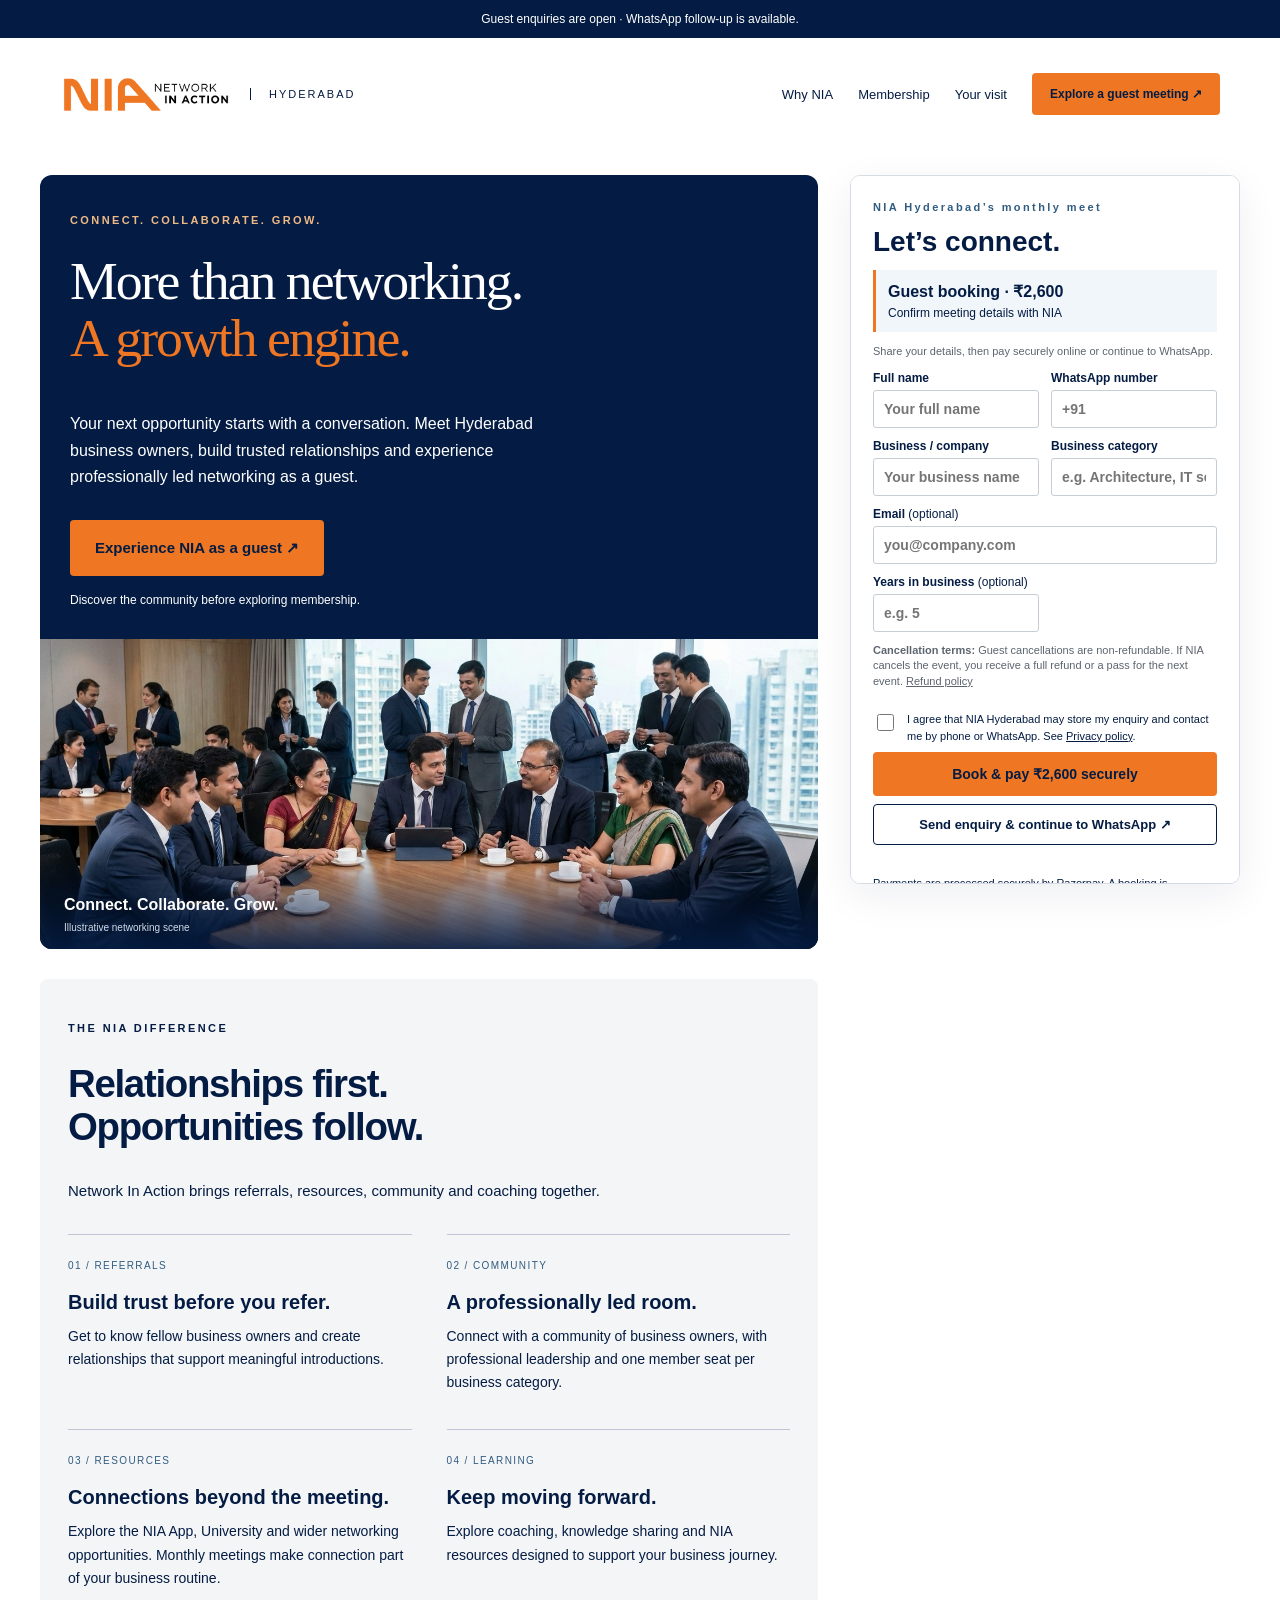
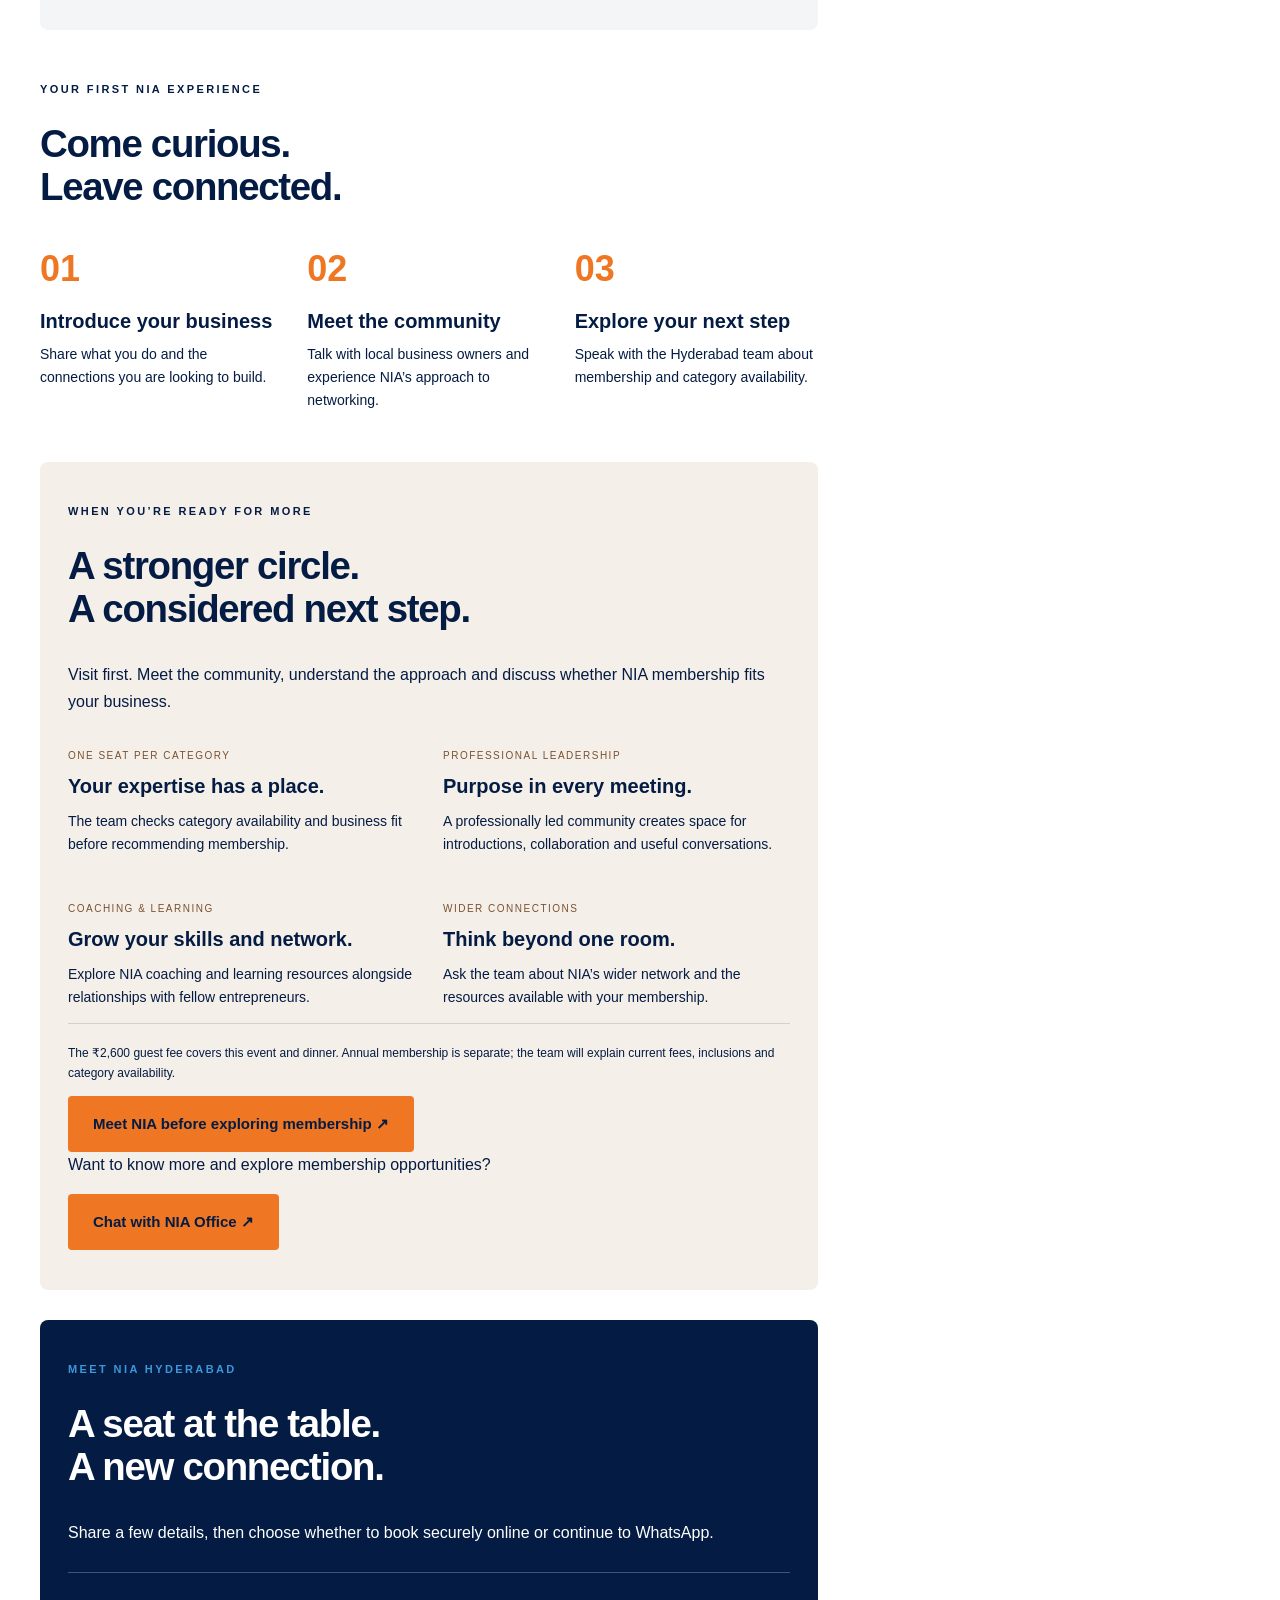
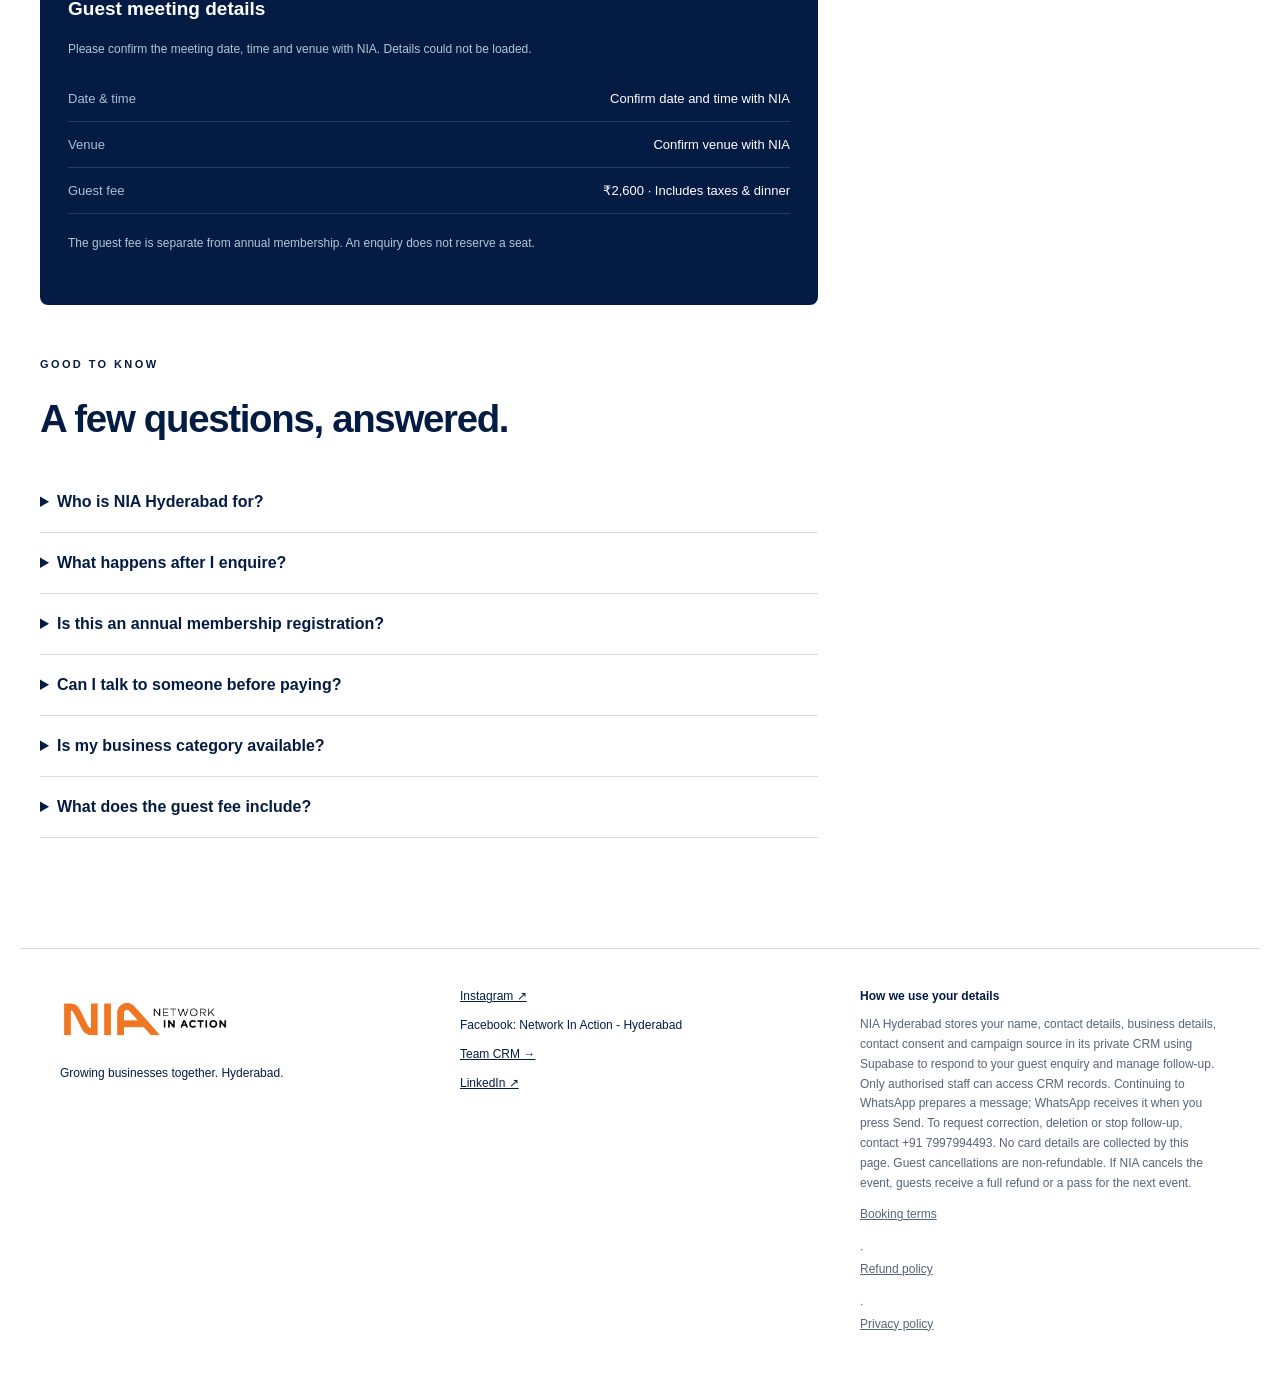
==== index.html @ b829e428 "Prepare live Razorpay guest checkout" ====
<!doctype html><html lang="en"><head><meta charset="utf-8"><meta name="viewport" content="width=device-width,initial-scale=1"><title>Visit NIA Hyderabad | Business Networking</title><meta name="description" content="Experience professionally led business networking in Hyderabad. Discover trusted referrals, meaningful connections and the NIA community."><link rel="stylesheet" href="style.css?v=20261101-live-prep"></head><body>
<div class="preview">Guest enquiries are open · WhatsApp follow-up is available.</div>
<header><a href="#" aria-label="NIA Hyderabad home"><img src="logo.png" alt="Network In Action"><span>HYDERABAD</span></a><nav><a href="#difference">Why NIA</a><a href="#membership">Membership</a><a href="#visit">Your visit</a><a class="button small" href="#register">Explore a guest meeting ↗</a></nav></header>
<main class="page-layout"><div class="page-content"><section class="hero"><div class="hero-copy"><p class="eyebrow">CONNECT. COLLABORATE. GROW.</p><h1>More than networking.<br><em>A growth engine.</em></h1><p class="intro">Your next opportunity starts with a conversation. Meet Hyderabad business owners, build trusted relationships and experience professionally led networking as a guest.</p><a class="button" href="#register">Experience NIA as a guest ↗</a><p class="micro">Discover the community before exploring membership.</p></div><figure class="networking-image"><img src="networking.png" alt="Illustration of business owners exchanging ideas around a meeting table" width="1024" height="1024"><figcaption>Connect. Collaborate. Grow. <span>Illustrative networking scene</span></figcaption></figure></section>
<section id="difference" class="benefits"><div class="section-heading"><p class="eyebrow">THE NIA DIFFERENCE</p><h2>Relationships first.<br>Opportunities follow.</h2><p>Network In Action brings referrals, resources, community and coaching together.</p></div><div class="benefit-grid"><article><span>01 / REFERRALS</span><h3>Build trust before you refer.</h3><p>Get to know fellow business owners and create relationships that support meaningful introductions.</p></article><article><span>02 / COMMUNITY</span><h3>A professionally led room.</h3><p>Connect with a community of business owners, with professional leadership and one member seat per business category.</p></article><article><span>03 / RESOURCES</span><h3>Connections beyond the meeting.</h3><p>Explore the NIA App, University and wider networking opportunities. Monthly meetings make connection part of your business routine.</p></article><article><span>04 / LEARNING</span><h3>Keep moving forward.</h3><p>Explore coaching, knowledge sharing and NIA resources designed to support your business journey.</p></article></div></section>
<section id="visit" class="visit"><p class="eyebrow">YOUR FIRST NIA EXPERIENCE</p><h2>Come curious.<br>Leave connected.</h2><div class="steps"><article><b>01</b><h3>Introduce your business</h3><p>Share what you do and the connections you are looking to build.</p></article><article><b>02</b><h3>Meet the community</h3><p>Talk with local business owners and experience NIA’s approach to networking.</p></article><article><b>03</b><h3>Explore your next step</h3><p>Speak with the Hyderabad team about membership and category availability.</p></article></div></section>
<section id="membership" class="membership"><p class="eyebrow">WHEN YOU’RE READY FOR MORE</p><h2>A stronger circle.<br>A considered next step.</h2><p>Visit first. Meet the community, understand the approach and discuss whether NIA membership fits your business.</p><div class="membership-grid"><article><span>ONE SEAT PER CATEGORY</span><h3>Your expertise has a place.</h3><p>The team checks category availability and business fit before recommending membership.</p></article><article><span>PROFESSIONAL LEADERSHIP</span><h3>Purpose in every meeting.</h3><p>A professionally led community creates space for introductions, collaboration and useful conversations.</p></article><article><span>COACHING & LEARNING</span><h3>Grow your skills and network.</h3><p>Explore NIA coaching and learning resources alongside relationships with fellow entrepreneurs.</p></article><article><span>WIDER CONNECTIONS</span><h3>Think beyond one room.</h3><p>Ask the team about NIA’s wider network and the resources available with your membership.</p></article></div><p class="membership-note">The ₹2,600 guest fee covers this event and dinner. Annual membership is separate; the team will explain current fees, inclusions and category availability.</p><a class="button" href="#register">Meet NIA before exploring membership ↗</a><p>Want to know more and explore membership opportunities?</p><a class="button" id="office-whatsapp" href="https://wa.me/917997994493?text=Hello%20NIA%20Hyderabad!%20I%20would%20like%20to%20know%20more%20about%20NIA%20and%20explore%20membership%20opportunities.%20Please%20share%20the%20membership%20details%20and%20category%20availability." target="_blank" rel="noopener noreferrer" aria-label="Chat with NIA Office on WhatsApp about membership opportunities">Chat with NIA Office ↗</a></section><section class="registration"><div><p class="eyebrow">MEET NIA HYDERABAD</p><h2>A seat at the table.<br>A new connection.</h2><p>Share a few details, then choose whether to book securely online or continue to WhatsApp.</p><div class="event"><h3>Guest meeting details</h3><p id="meeting-notice" role="status" hidden></p><dl><div><dt>Date & time</dt><dd data-meeting="schedule">Confirm date and time with NIA</dd></div><div><dt>Venue</dt><dd><span data-meeting="venue">Confirm venue with NIA</span><br><span data-meeting="address"></span></dd></div><div><dt>Guest fee</dt><dd>₹2,600 · Includes taxes & dinner</dd></div></dl><p>The guest fee is separate from annual membership. An enquiry does not reserve a seat.</p></div></div></section>
<section id="faq" class="faq"><p class="eyebrow">GOOD TO KNOW</p><h2>A few questions, answered.</h2><details><summary>Who is NIA Hyderabad for?</summary><p>Business owners and entrepreneurs who value long-term relationships, contribute to a trusted community and want to explore opportunities to grow.</p></details><details><summary>What happens after I enquire?</summary><p>The Hyderabad team reviews your business details, contacts you and helps you explore a guest meeting or membership discussion. An enquiry alone does not reserve an event seat.</p></details><details><summary>Is this an annual membership registration?</summary><p>No. This page is for visiting a meeting and exploring NIA. Membership is a separate decision.</p></details><details><summary>Can I talk to someone before paying?</summary><p>Yes. You can share an enquiry with the Hyderabad team on WhatsApp. This does not reserve a guest seat.</p></details><details><summary>Is my business category available?</summary><p>NIA follows a one-seat-per-category model. The Hyderabad team can confirm availability and guest eligibility for your business.</p></details><details><summary>What does the guest fee include?</summary><p>The ₹2,600 guest fee includes taxes and dinner. Cancellation and refund terms will be confirmed before paid registrations open.</p></details></section>
</div><aside id="register" class="booking-panel" aria-label="Guest registration"><form id="lead-form"><p class="eyebrow">NIA Hyderabad’s monthly meet</p><h3>Let’s connect.</h3><p class="booking-summary"><strong data-meeting="summary">Guest booking · ₹2,600</strong><br><span data-meeting="short">Confirm meeting details with NIA</span><br><span data-meeting="after"></span></p><p class="form-note">Share your details, then pay securely online or continue to WhatsApp.</p><label>Full name<input name="name" autocomplete="name" required maxlength="100" placeholder="Your full name"></label><label>WhatsApp number<input name="phone" type="tel" autocomplete="tel" required pattern="[+0-9 ()-]{10,18}" placeholder="+91"></label><label>Business / company<input name="company" autocomplete="organization" required maxlength="150" placeholder="Your business name"></label><label>Business category<input name="category" required maxlength="100" placeholder="e.g. Architecture, IT services"></label><label>Email <span>(optional)</span><input name="email" type="email" autocomplete="email" placeholder="you@company.com"></label><label>Years in business <span>(optional)</span><input name="years_in_business" type="number" min="0" max="150" step="1" placeholder="e.g. 5"></label><label class="honeypot" aria-hidden="true">Website<input name="website" tabindex="-1" autocomplete="off"></label><p class="form-note"><strong>Cancellation terms:</strong> Guest cancellations are non-refundable. If NIA cancels the event, you receive a full refund or a pass for the next event. <a href="refund-policy.html">Refund policy</a></p><div class="form-actions"><label class="check"><input name="consent" type="checkbox" required> <span>I agree that NIA Hyderabad may store my enquiry and contact me by phone or WhatsApp. See <a href="privacy.html">Privacy policy</a>.</span></label><button class="button" type="submit" data-route="payment">Book &amp; pay ₹2,600 securely</button><button class="button secondary" type="submit" data-route="whatsapp">Send enquiry &amp; continue to WhatsApp ↗</button></div><p id="status" role="status" aria-live="polite"></p><p class="micro">Payments are processed securely by Razorpay. A booking is confirmed only after successful payment. <a href="terms.html">Booking terms</a></p></form></aside></main><a class="mobile-register button" href="#register">Book as a guest ↗</a><footer><div><img src="logo.png" alt="Network In Action"><p>Growing businesses together. Hyderabad.</p></div><div><a href="https://www.instagram.com/networkinaction.hyd/" target="_blank" rel="noopener">Instagram ↗</a><span>Facebook: Network In Action - Hyderabad</span><a href="crm.html">Team CRM →</a><a href="https://www.linkedin.com/company/108714291/" target="_blank" rel="noopener">LinkedIn ↗</a></div><div id="privacy"><strong>How we use your details</strong><p>NIA Hyderabad stores your name, contact details, business details, contact consent and campaign source in its private CRM using Supabase to respond to your guest enquiry and manage follow-up. Only authorised staff can access CRM records. Continuing to WhatsApp prepares a message; WhatsApp receives it when you press Send. To request correction, deletion or stop follow-up, contact +91 7997994493. No card details are collected by this page. Guest cancellations are non-refundable. If NIA cancels the event, guests receive a full refund or a pass for the next event.</p><p><a href="terms.html">Booking terms</a> · <a href="refund-policy.html">Refund policy</a> · <a href="privacy.html">Privacy policy</a></p></div></footer><script src="config.js?v=20261101-live"></script><script src="meeting.js?v=20261031-guest"></script><script src="app.js?v=20261101-live"></script></body></html>
---- style.css ----
:root{--navy:#041c43;--blue:#3e96db;--orange:#ef7622;--grey:#e0e0e0}*{box-sizing:border-box}html{scroll-behavior:smooth;scroll-padding-top:25px}body{margin:0;color:var(--navy);font-family:Arial,Helvetica,sans-serif;background:#fff}a{color:inherit}p{line-height:1.65}h1,h2,h3,p{margin-top:0}.preview{background:var(--navy);color:white;text-align:center;padding:10px 20px;font-size:12px;line-height:1.5}header{max-width:1240px;margin:auto;padding:26px 40px;display:flex;justify-content:space-between;align-items:center}header>a{display:flex;align-items:center;text-decoration:none;gap:18px}header img{width:172px}header span{border-left:1px solid var(--navy);padding-left:18px;font-size:11px;letter-spacing:2px}nav{display:flex;gap:25px;align-items:center}nav a{text-decoration:none;font-size:13px}.button{display:inline-flex;justify-content:center;align-items:center;background:var(--orange);color:var(--navy);padding:19px 25px;border:0;border-radius:4px;font-weight:700;font-size:15px;text-decoration:none;cursor:pointer}.button:hover{filter:brightness(.96)}.small{padding:14px 18px;font-size:12px}.hero{max-width:1240px;margin:auto;display:grid;grid-template-columns:1.2fr 1fr;gap:40px;padding:65px 40px 85px}.eyebrow{font-size:11px;letter-spacing:2.4px;font-weight:bold;margin-bottom:24px}h1{font-size:clamp(42px,4.7vw,64px);line-height:1.06;letter-spacing:-2.8px;max-width:650px}h1 em{color:var(--orange);font-style:normal}.intro{font-size:17px;max-width:500px;margin:25px 0 30px}.micro{font-size:12px;margin-top:15px;line-height:1.5}.hero-art{position:relative;min-height:470px;background:var(--navy);border-radius:160px 8px 8px 8px;overflow:hidden}.hero-art:before{content:'';position:absolute;width:330px;height:330px;border:1px solid #3e96db55;border-radius:50%;top:45px;left:70px}.hero-art svg{position:absolute;inset:0;width:100%;height:100%;fill:none;stroke:var(--blue);stroke-width:1.5}.orb{position:absolute;border-radius:50%;display:grid;place-items:center;font-size:12px;font-weight:bold;z-index:1}.o1{width:110px;height:110px;top:110px;left:calc(50% - 55px);background:var(--orange)}.o2{width:82px;height:82px;top:255px;left:30px;background:var(--blue)}.o3{width:90px;height:90px;top:280px;right:20px;background:var(--grey)}.o4{width:75px;height:75px;bottom:15px;left:45%;background:var(--blue)}.art-caption{position:absolute;top:34px;right:30px;color:#fff;font-size:18px;line-height:1.35}.benefits{background:#f4f5f7;padding:75px max(40px,calc((100vw - 1160px)/2));display:grid;grid-template-columns:1fr 1.65fr;gap:60px}h2{font-size:clamp(32px,3vw,43px);line-height:1.12;letter-spacing:-1.3px}.section-heading>p:last-child{font-size:15px}.benefit-grid{display:grid;grid-template-columns:1fr 1fr;gap:35px}.benefit-grid article{border-top:1px solid #bdc6d2;padding-top:20px}.benefit-grid span{font-size:10px;letter-spacing:1.4px;color:#315c80}.benefit-grid h3{font-size:20px;margin:17px 0 10px;line-height:1.25}.benefit-grid p,.steps p{font-size:14px;margin-bottom:0}.visit{max-width:1240px;margin:auto;padding:80px 40px}.steps{display:grid;grid-template-columns:repeat(3,1fr);gap:55px;margin-top:40px}.steps b{font-size:36px;color:var(--orange)}.steps h3{margin:20px 0 10px;font-size:20px}.registration{background:var(--navy);color:#fff;padding:80px max(40px,calc((100vw - 1160px)/2));display:grid;grid-template-columns:1fr 1fr;gap:95px}.registration>div>p{max-width:440px}.registration .eyebrow{color:var(--blue)}.event{border-top:1px solid #ffffff40;margin-top:45px;padding-top:25px}.event h3{font-size:19px}dl>div{display:flex;justify-content:space-between;gap:20px;padding:15px 0;border-bottom:1px solid #ffffff25;font-size:13px}dd{margin:0;text-align:right}dt{color:#a9bfd6}.event p{font-size:12px;color:#b6c5d7;margin-top:20px}form{background:white;color:var(--navy);padding:32px;border-radius:6px}form h3{font-size:23px}.form-note{font-size:12px;color:#5d6570}label{display:block;font-size:12px;font-weight:bold;margin-bottom:17px}label span{font-weight:normal}input:not([type=checkbox]){display:block;width:100%;padding:13px;margin-top:8px;border:1px solid #c5cdd6;border-radius:3px;font:inherit;font-size:15px;color:var(--navy)}input:focus{outline:2px solid var(--blue);outline-offset:2px}.check{display:flex;gap:10px;font-size:12px;line-height:1.5}.check input{width:17px;height:17px;flex-shrink:0}form button{width:100%;margin-top:10px}.secondary{background:white;border:1px solid var(--navy);border-radius:4px;color:var(--navy);padding:16px;font-size:14px;font-weight:bold;cursor:pointer}#status{font-size:13px;margin:15px 0 0;background:#edf4fa;padding:0}#status:not(:empty){padding:12px}.faq{max-width:850px;margin:auto;padding:80px 40px}details{border-bottom:1px solid #d5dce5;padding:21px 0}summary{cursor:pointer;font-size:16px;font-weight:bold}details p{font-size:14px;margin:18px 0 0}footer{border-top:1px solid #d5dce5;max-width:1240px;margin:auto;padding:40px;display:grid;grid-template-columns:1fr 1fr 1fr;gap:40px;font-size:12px}footer img{width:170px}footer p{margin-top:12px}footer a,footer span{display:block;margin-bottom:15px}#privacy p{color:#576578}@media(max-width:800px){header{padding:22px}header img{width:130px}header span{font-size:9px;padding-left:10px}nav>a:not(.button){display:none}nav .button{font-size:10px;padding:12px}.hero{grid-template-columns:1fr;padding:38px 24px 50px;gap:35px}h1{letter-spacing:-1.8px}.hero-art{min-height:390px}.benefits{grid-template-columns:1fr;padding:50px 24px;gap:25px}.benefit-grid{gap:28px 20px}.visit{padding:50px 24px}.steps{gap:25px;grid-template-columns:1fr}.steps article{display:grid;grid-template-columns:50px 1fr;gap:0 15px}.steps h3{margin:5px 0 10px}.steps p{grid-column:2}.registration{grid-template-columns:1fr;padding:50px 24px;gap:30px}form{padding:25px}.faq{padding:50px 24px}footer{padding:30px 24px;grid-template-columns:1fr;gap:20px}}@media(prefers-reduced-motion:reduce){html{scroll-behavior:auto}}

/* Keep the guest form in view while the content scrolls. */
.page-layout{max-width:1440px;margin:auto;display:grid;grid-template-columns:minmax(0,1fr) 390px;gap:32px;padding:24px 40px 60px;align-items:start}
.page-content{min-width:0}.page-content .hero{display:block;padding:32px 0 50px}.page-content h1{font-size:clamp(40px,4vw,58px)}.page-content .hero-art{min-height:270px;margin-top:32px;border-radius:90px 8px 8px 8px}.page-content .hero-art:before{top:15px;left:25%;width:260px;height:260px}.page-content .o1{top:55px}.page-content .o2{top:155px;left:15%}.page-content .o3{top:145px;right:12%}.page-content .o4{bottom:8px}.page-content .art-caption{font-size:15px;top:20px}
.page-content .benefits{display:block;padding:40px 28px;border-radius:8px}.page-content .benefit-grid{margin-top:30px}.page-content .visit,.page-content .faq{padding:50px 0}.page-content .steps{gap:24px}.page-content .registration{display:block;padding:40px 28px;border-radius:8px}.page-content .registration>div>p{max-width:none}.page-content .event{margin-top:25px}
.booking-panel{position:sticky;top:16px;max-height:calc(100dvh - 32px);overflow:auto;overscroll-behavior:contain;border:1px solid #d5dce5;border-radius:10px;box-shadow:0 12px 40px #041c4312;scroll-margin-top:16px}.booking-panel form{padding:22px}.booking-panel .eyebrow{margin-bottom:10px;color:#315c80}.booking-panel h3{margin-bottom:12px;font-size:28px}.booking-summary{background:#f1f6fb;border-left:3px solid var(--orange);padding:10px 12px;font-size:12px;line-height:1.5;margin-bottom:12px}.booking-summary strong{font-size:16px}.booking-panel label{margin-bottom:11px}.booking-panel input:not([type=checkbox]){padding:10px;margin-top:5px;font-size:14px}.booking-panel .button{padding:14px 12px;font-size:14px}.booking-panel .secondary{padding:12px;font-size:13px}.booking-panel .micro{margin-bottom:0;font-size:11px}.mobile-register{display:none}
@media(min-width:1100px){.booking-panel form{display:grid;grid-template-columns:1fr 1fr;column-gap:12px}.booking-panel form>h3,.booking-panel form>p,.booking-panel form>.check,.booking-panel form>button,.booking-panel form>.eyebrow{grid-column:1/-1}.booking-panel form>label:nth-of-type(5){grid-column:1/-1}}
@media(max-width:1000px){.page-layout{grid-template-columns:minmax(0,1fr) 340px;padding:20px 24px;gap:24px}.page-content .steps{grid-template-columns:1fr}.page-content .hero-art{display:none}}
@media(max-width:760px){.page-layout{display:flex;flex-direction:column;padding:0 24px 40px;gap:20px}.page-content{width:100%}.booking-panel{position:relative;top:auto;max-height:none;overflow:visible;width:100%;scroll-margin-top:16px}.page-content .hero{padding-top:30px}.page-content .benefits,.page-content .registration{padding:30px 22px}.page-content .faq{padding-bottom:10px}.mobile-register{display:flex;position:fixed;bottom:12px;left:24px;right:24px;z-index:5;box-shadow:0 6px 25px #041c4333;padding:15px}body{padding-bottom:76px}header span{display:none}header>a{gap:0}header nav .button{max-width:160px}.booking-panel form{padding:24px}}

.honeypot{position:absolute;left:-10000px;width:1px;height:1px;overflow:hidden}#whatsapp-next{display:flex;width:100%;margin-top:14px}.booking-panel #whatsapp-next{grid-column:1/-1}

.page-content .hero{background:var(--navy);color:white;padding:36px 30px 0;border-radius:12px;overflow:hidden;margin-bottom:30px}.page-content .hero h1{font-family:Georgia,serif;font-weight:400;letter-spacing:-2px;font-size:clamp(42px,4.2vw,60px)}.page-content .hero .eyebrow{color:#efb986}.page-content .hero .intro{font-size:16px}.networking-image{margin:30px -30px 0;position:relative}.networking-image img{display:block;width:100%;height:310px;object-fit:cover;object-position:center 45%}.networking-image figcaption{position:absolute;left:0;right:0;bottom:0;background:linear-gradient(transparent,#041c43e6);padding:36px 24px 16px;font-weight:bold}.networking-image figcaption span{display:block;font-size:10px;font-weight:normal;margin-top:8px;color:#d0dbe9}.membership{padding:40px 28px;background:#f5efe9;border-radius:8px;margin-bottom:30px}.membership-grid{display:grid;grid-template-columns:1fr 1fr;gap:28px;margin-top:30px}.membership-grid span{font-size:10px;letter-spacing:1.5px;color:#79522f}.membership-grid h3{font-size:20px;margin:12px 0}.membership-grid p{font-size:14px}.membership-note{border-top:1px solid #d9cfc4;padding-top:20px;font-size:12px}.page-content .benefits{margin-bottom:0}.page-content .hero .micro{margin-bottom:0}.booking-panel .check{font-size:11px}.booking-panel .form-note{margin-bottom:12px}.booking-panel form>label.honeypot{grid-column:1/-1}
@media(max-width:760px){.page-content .hero{padding:30px 22px 0}.networking-image{margin:28px -22px 0}.networking-image img{height:250px}.membership{padding:30px 22px}.membership-grid{grid-template-columns:1fr;gap:18px}.page-content .hero h1{font-size:43px}}

.form-actions{grid-column:1/-1;position:sticky;bottom:-22px;background:#fff;padding:8px 0 14px;z-index:2}.booking-panel .form-actions button{margin-top:8px}@media(max-width:760px){.form-actions{position:static}}

.booking-panel .form-actions{bottom:0;padding:10px 0 0}.booking-panel .form-actions .check{margin-bottom:0}.booking-panel .form-note{font-size:11px;line-height:1.4}
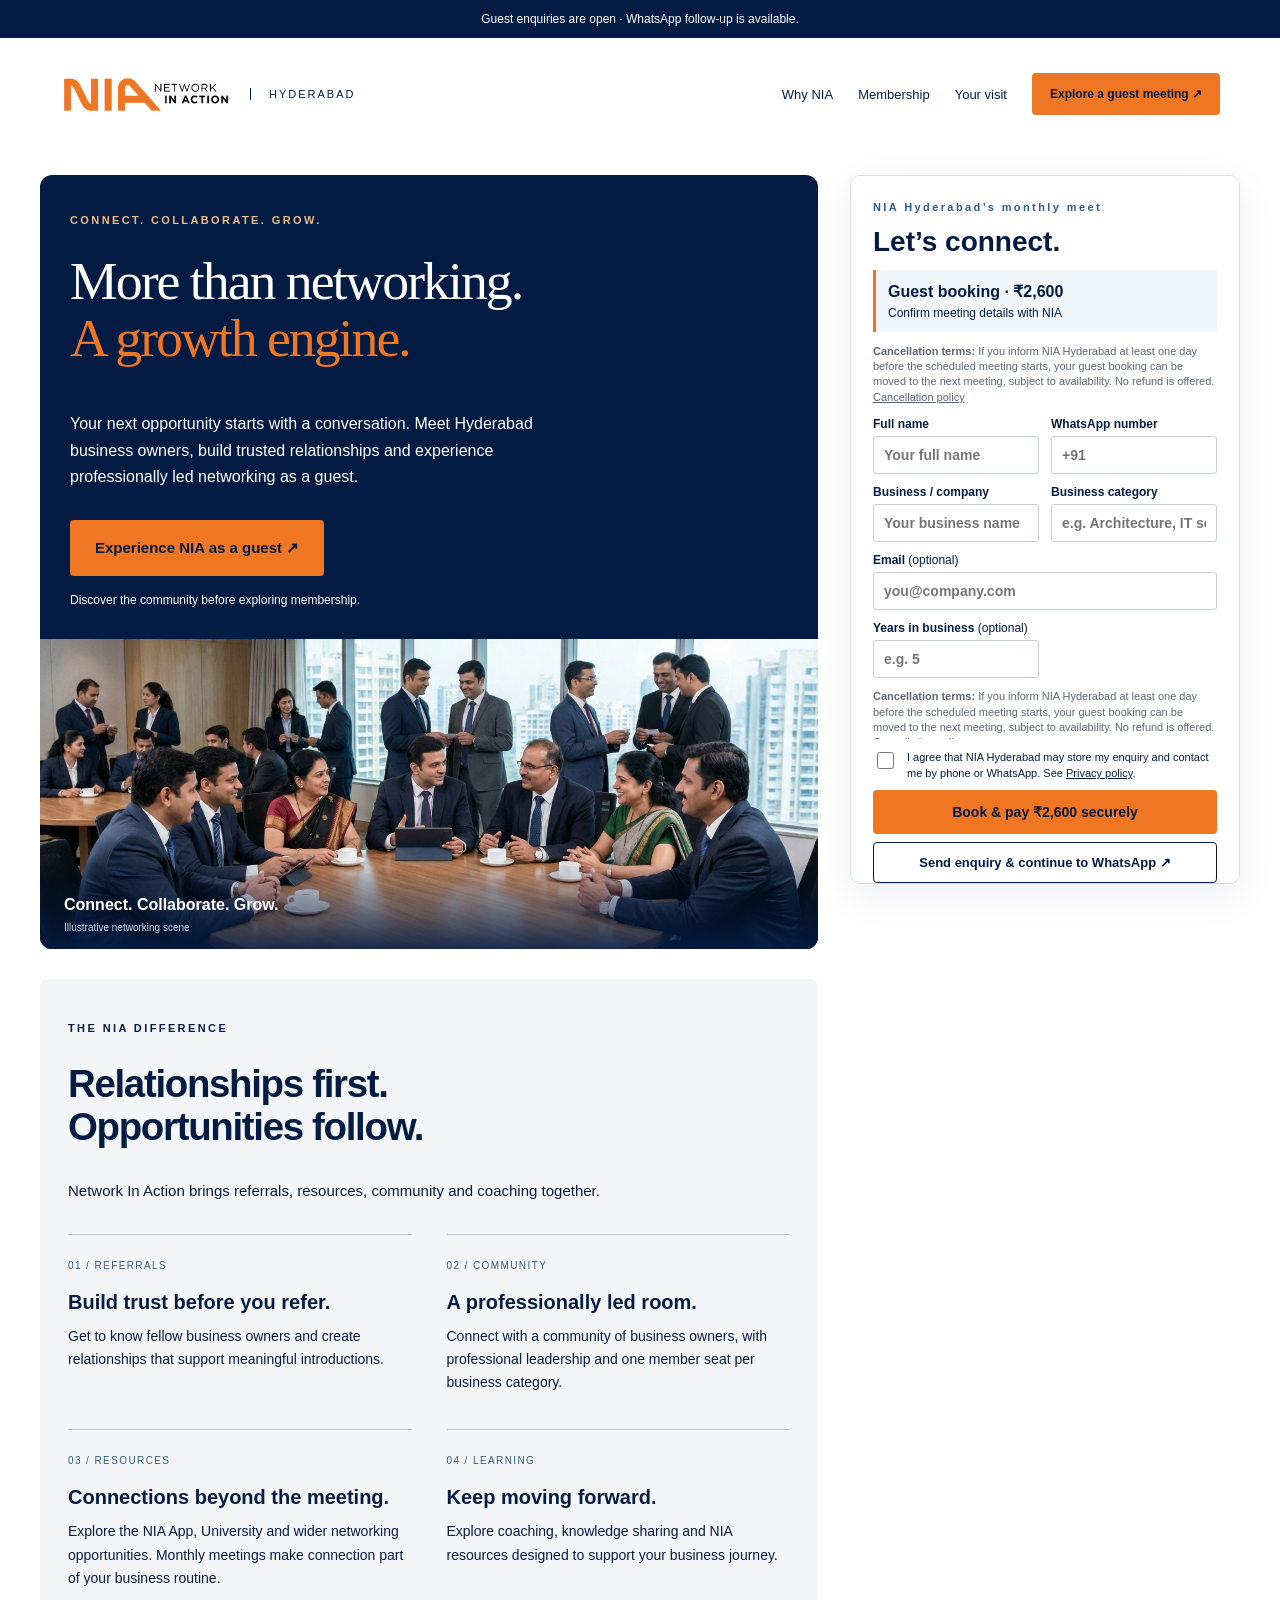
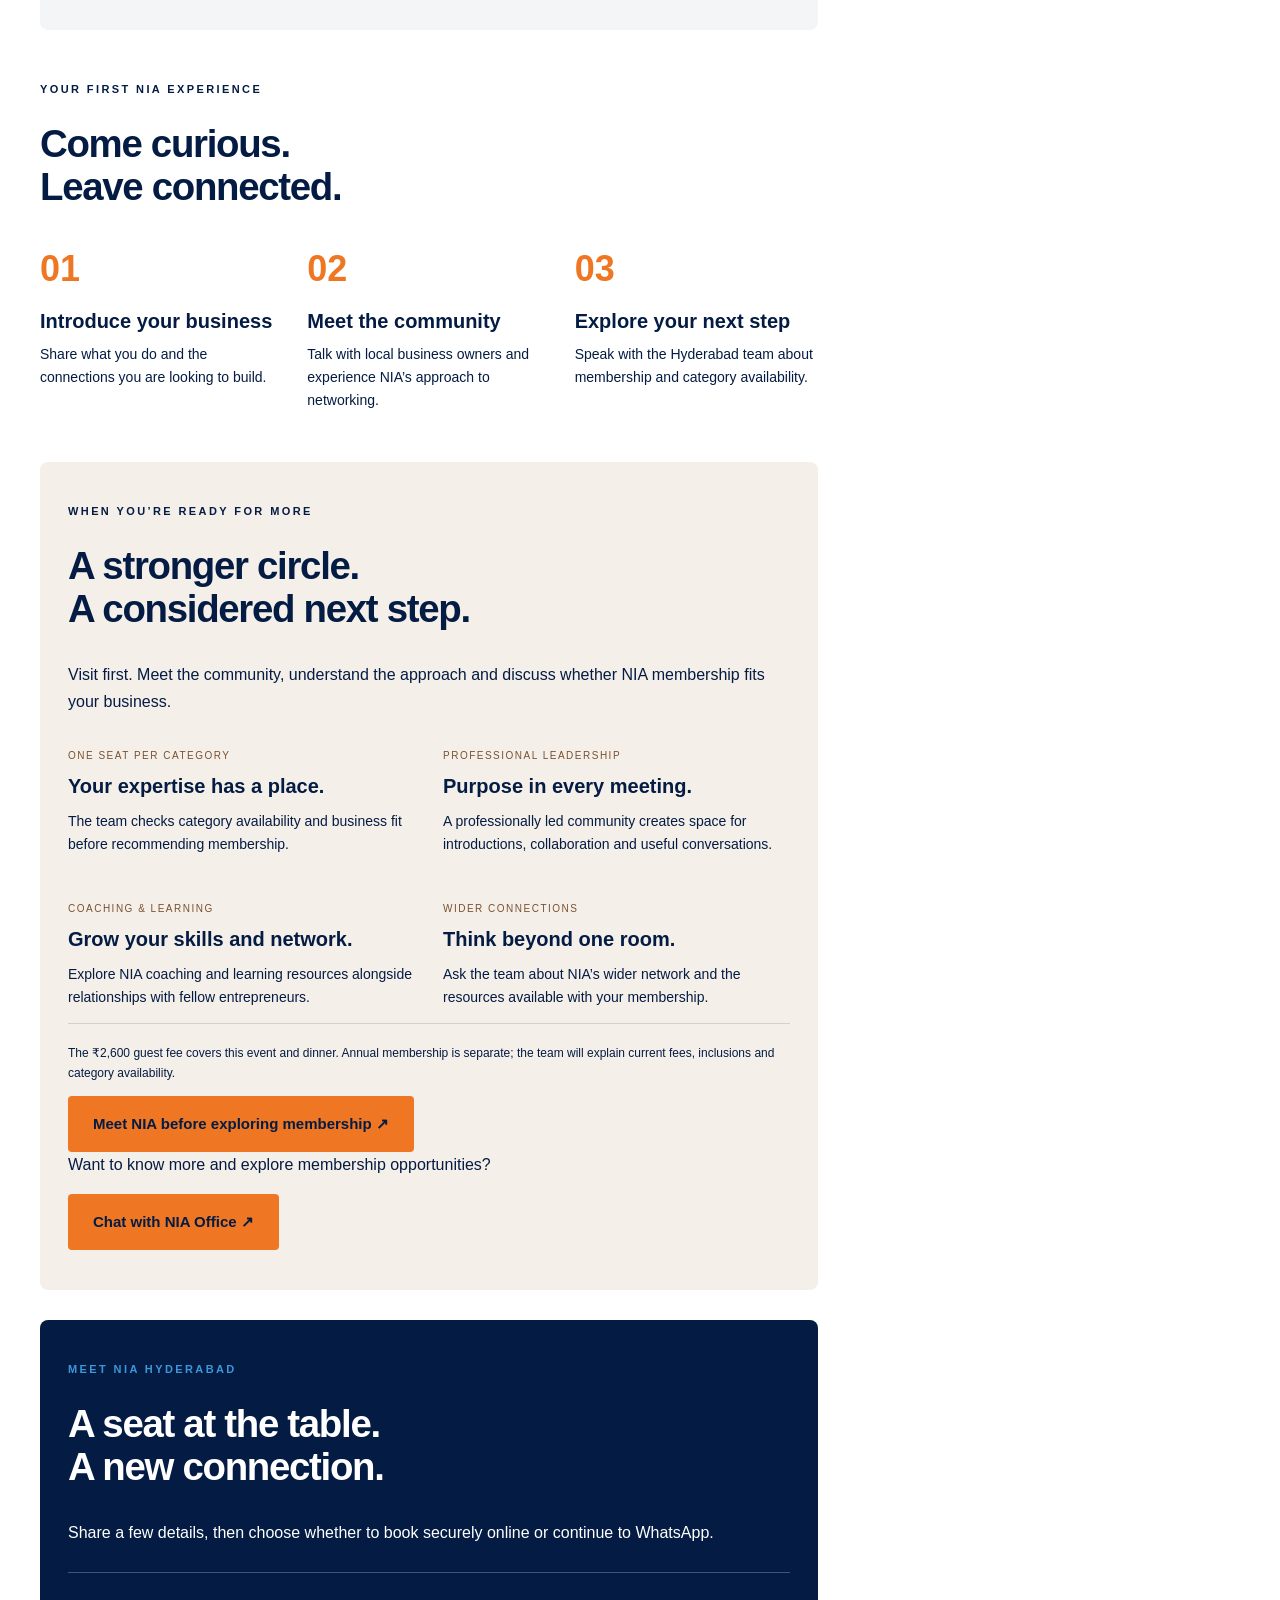
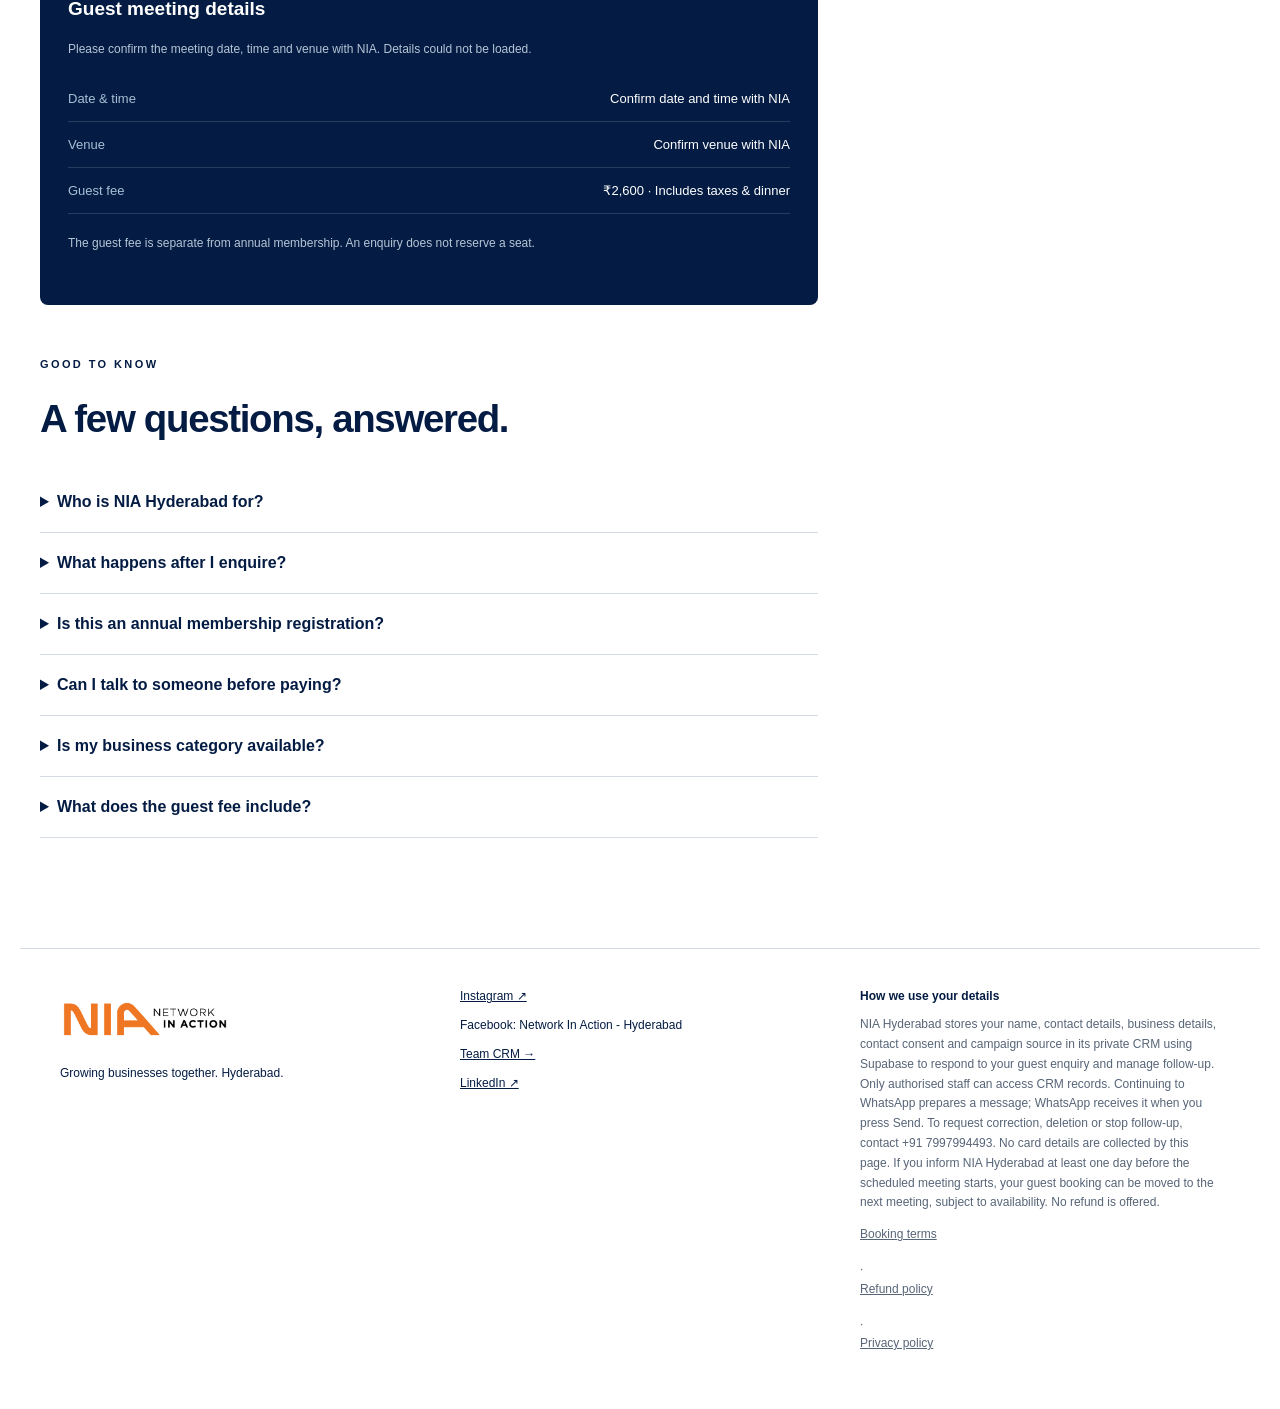
==== commit 3ce627f7: "Ensure published cancellation policy is consistent" ====
--- a/index.html
+++ b/index.html
@@ -1,4 +1,4 @@
-<!doctype html><html lang="en"><head><meta charset="utf-8"><meta name="viewport" content="width=device-width,initial-scale=1"><title>Visit NIA Hyderabad | Business Networking</title><meta name="description" content="Experience professionally led business networking in Hyderabad. Discover trusted referrals, meaningful connections and the NIA community."><link rel="stylesheet" href="style.css?v=20261101-live-prep"></head><body>
+<!doctype html><html lang="en"><head><meta charset="utf-8"><meta name="viewport" content="width=device-width,initial-scale=1"><title>Visit NIA Hyderabad | Business Networking</title><meta name="description" content="Experience professionally led business networking in Hyderabad. Discover trusted referrals, meaningful connections and the NIA community."><link rel="stylesheet" href="style.css?v=20261101-live-prep"><script>document.addEventListener('DOMContentLoaded',()=>{const p='If you inform NIA Hyderabad at least one day before the scheduled meeting starts, your guest booking can be moved to the next meeting, subject to availability. No refund is offered.';document.querySelectorAll('.form-note').forEach(n=>{if(n.textContent.includes('Cancellation terms:'))n.innerHTML='<strong>Cancellation terms:</strong> '+p+' <a href="refund-policy.html">Cancellation policy</a>'});const f=document.querySelector('#privacy p');if(f)f.textContent='NIA Hyderabad stores your name, contact details, business details, contact consent and campaign source in its private CRM using Supabase to respond to your guest enquiry and manage follow-up. Only authorised staff can access CRM records. Continuing to WhatsApp prepares a message; WhatsApp receives it when you press Send. To request correction, deletion or stop follow-up, contact +91 7997994493. No card details are collected by this page. '+p;});</script></head><body>
 <div class="preview">Guest enquiries are open · WhatsApp follow-up is available.</div>
 <header><a href="#" aria-label="NIA Hyderabad home"><img src="logo.png" alt="Network In Action"><span>HYDERABAD</span></a><nav><a href="#difference">Why NIA</a><a href="#membership">Membership</a><a href="#visit">Your visit</a><a class="button small" href="#register">Explore a guest meeting ↗</a></nav></header>
 <main class="page-layout"><div class="page-content"><section class="hero"><div class="hero-copy"><p class="eyebrow">CONNECT. COLLABORATE. GROW.</p><h1>More than networking.<br><em>A growth engine.</em></h1><p class="intro">Your next opportunity starts with a conversation. Meet Hyderabad business owners, build trusted relationships and experience professionally led networking as a guest.</p><a class="button" href="#register">Experience NIA as a guest ↗</a><p class="micro">Discover the community before exploring membership.</p></div><figure class="networking-image"><img src="networking.png" alt="Illustration of business owners exchanging ideas around a meeting table" width="1024" height="1024"><figcaption>Connect. Collaborate. Grow. <span>Illustrative networking scene</span></figcaption></figure></section>
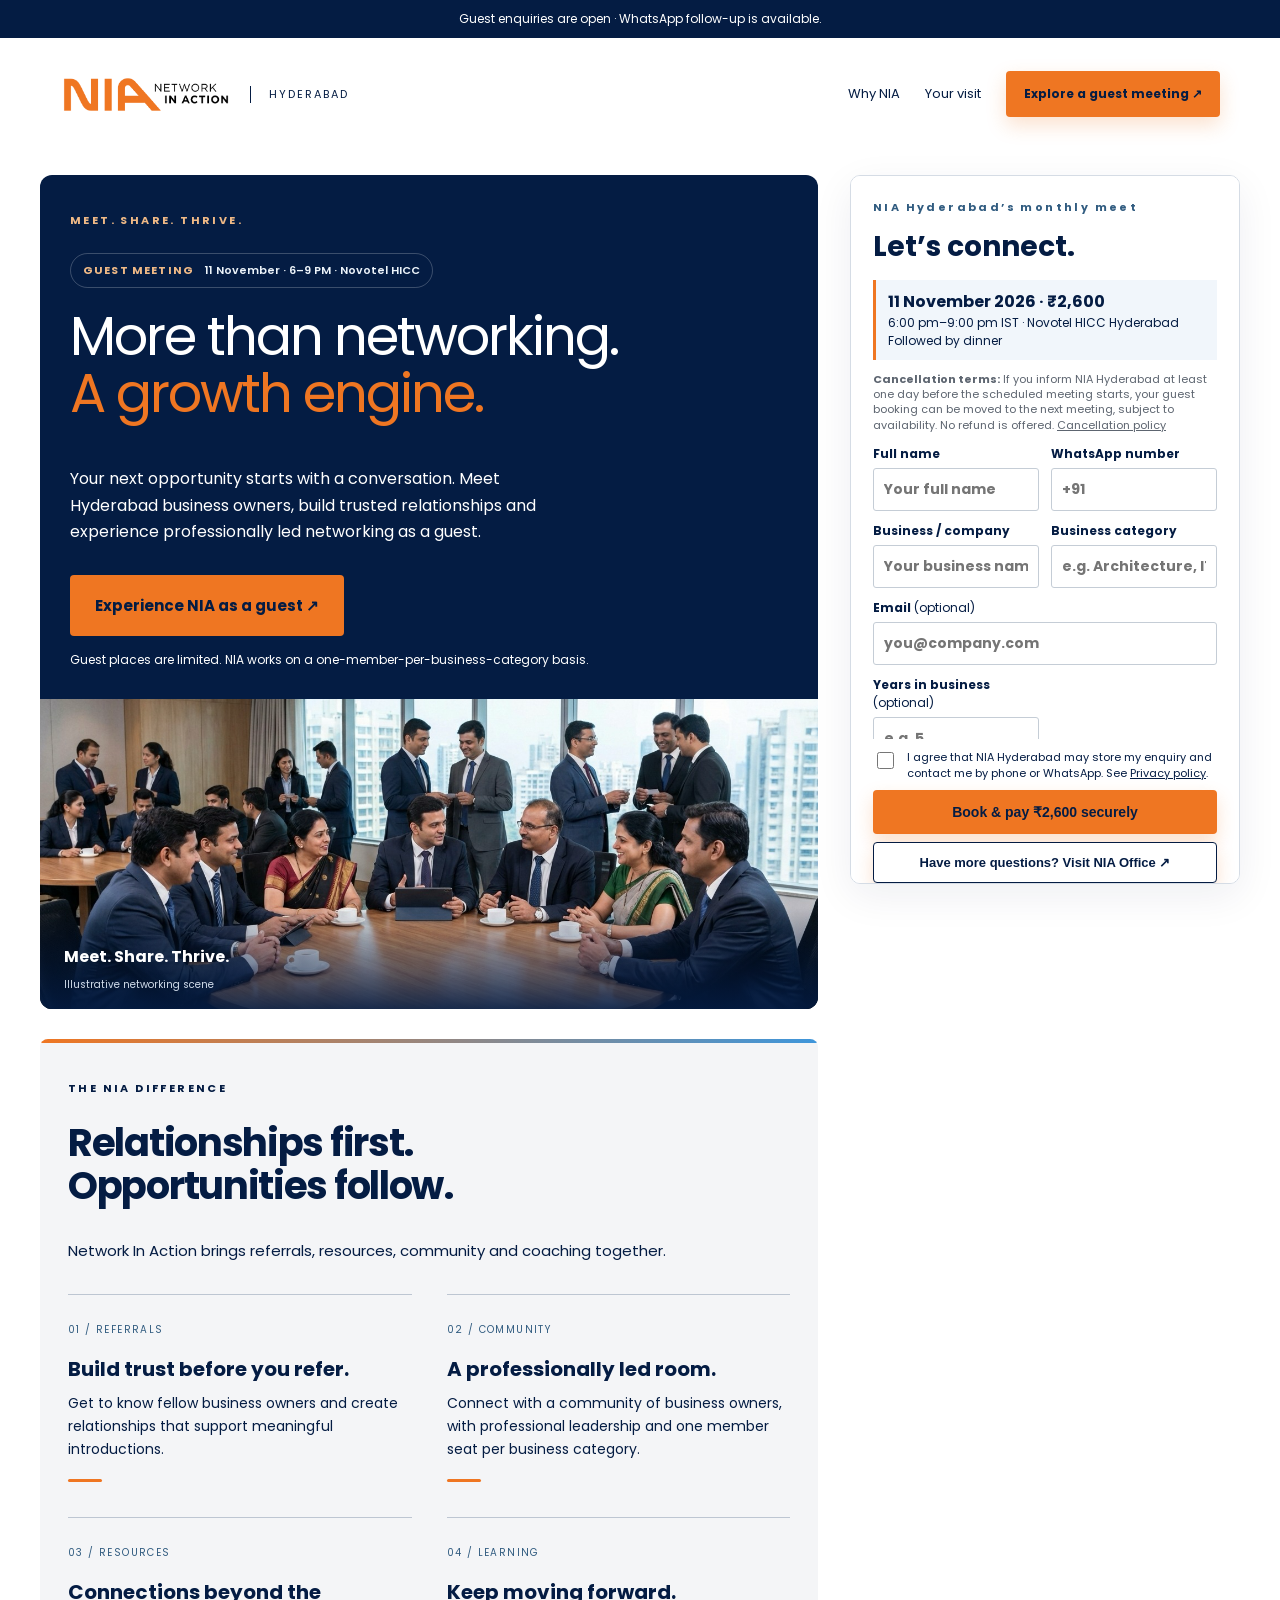
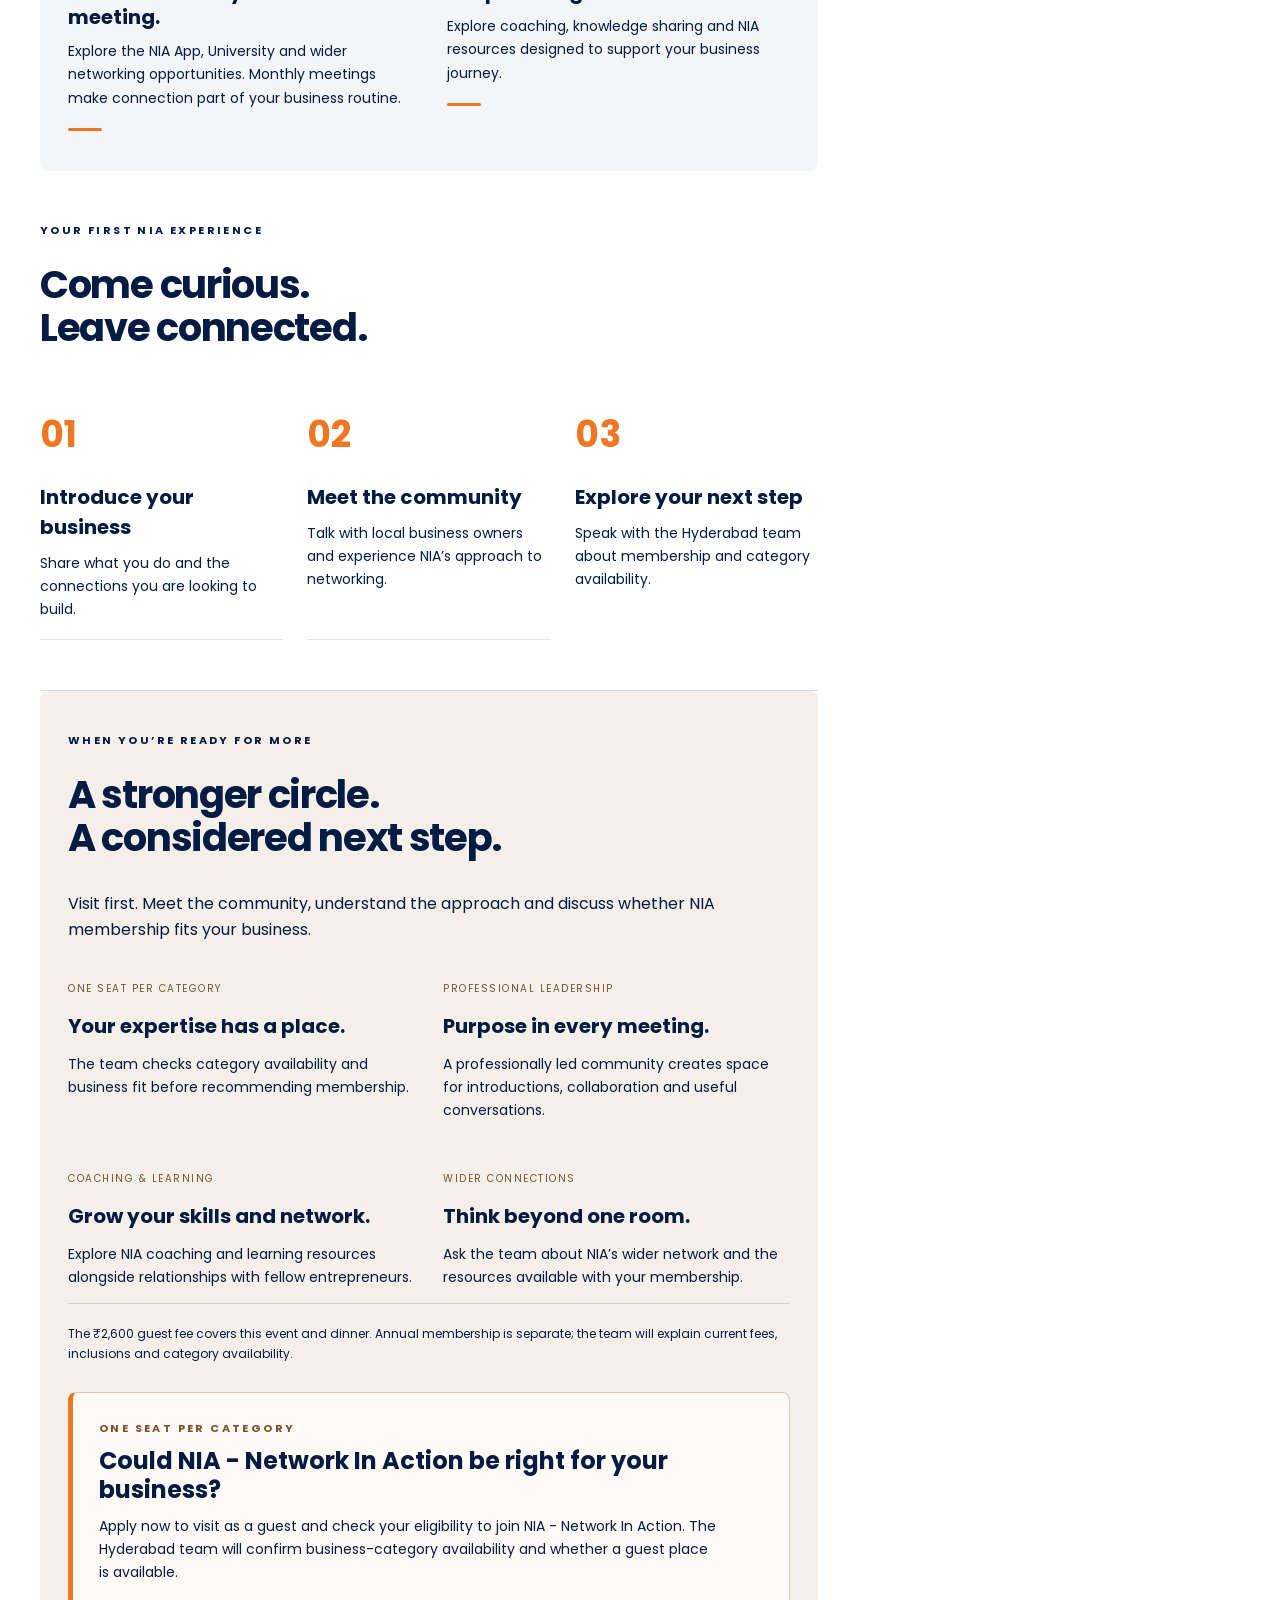
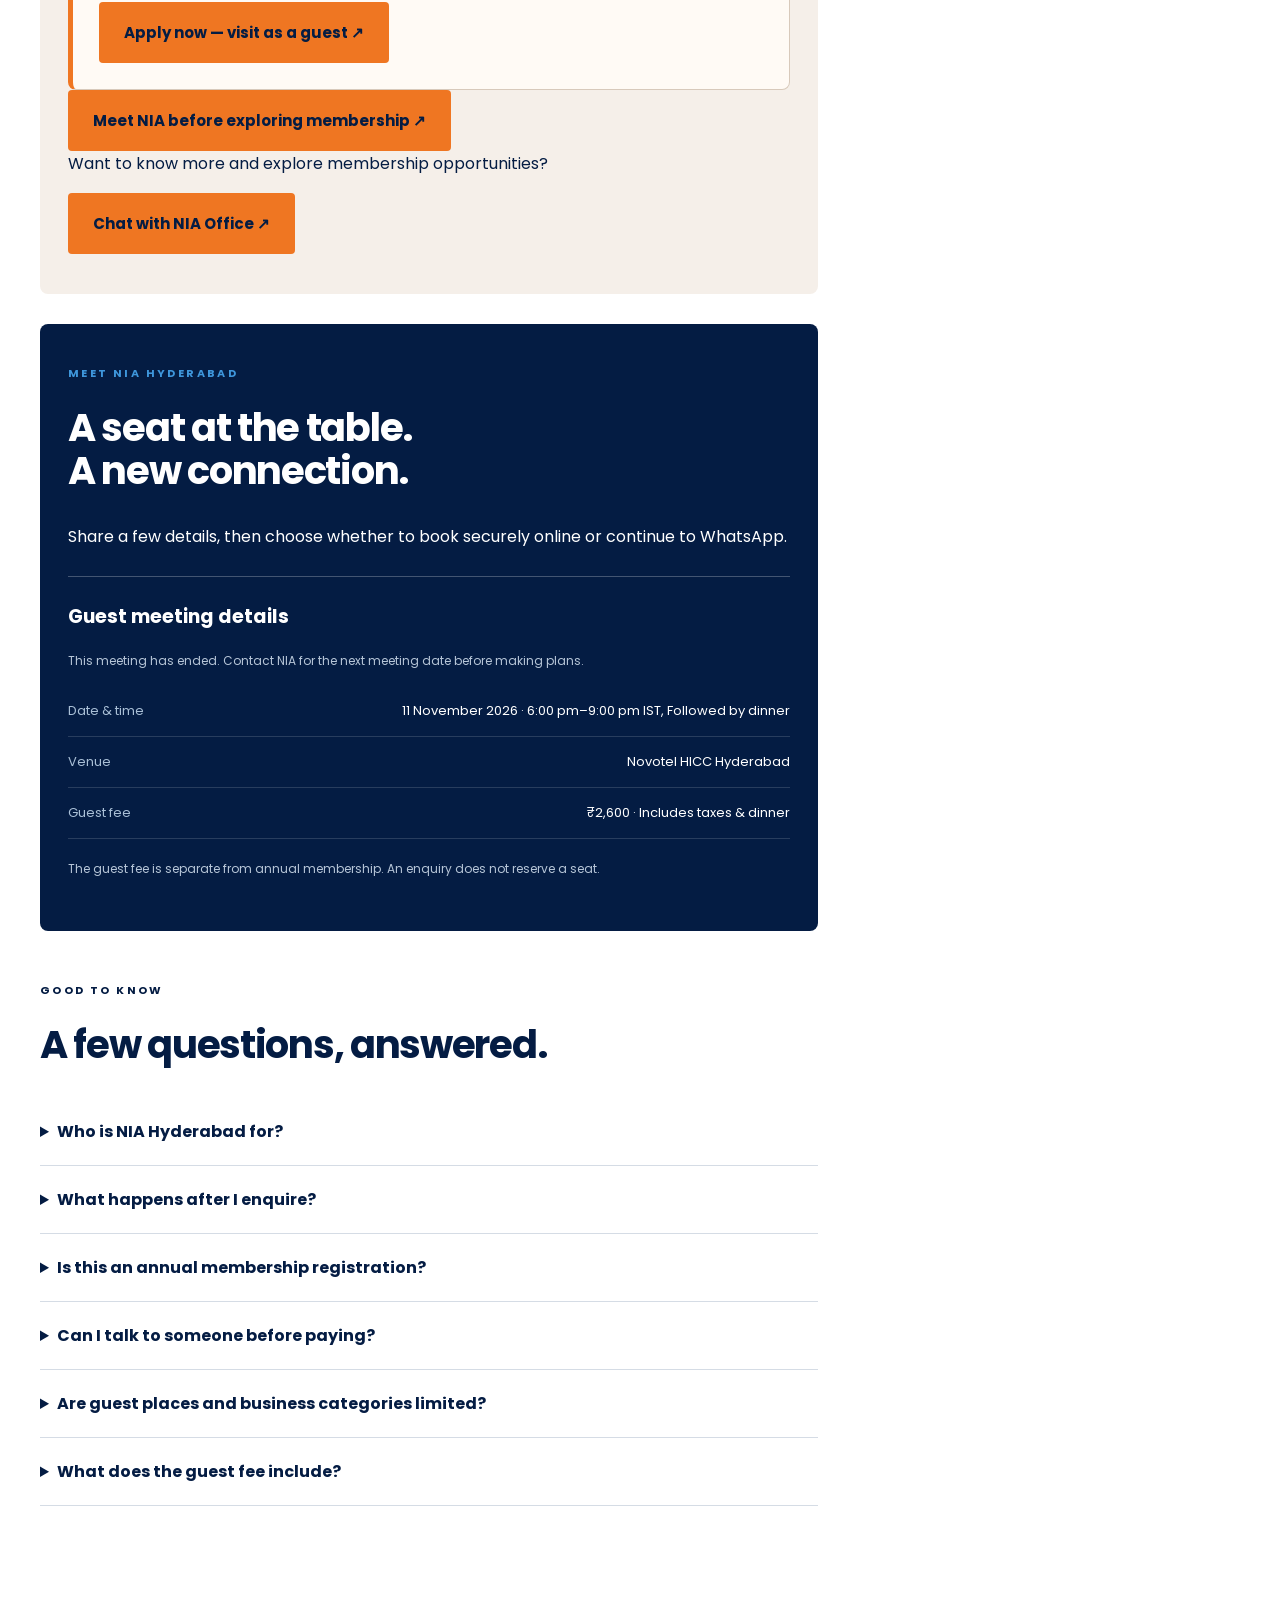
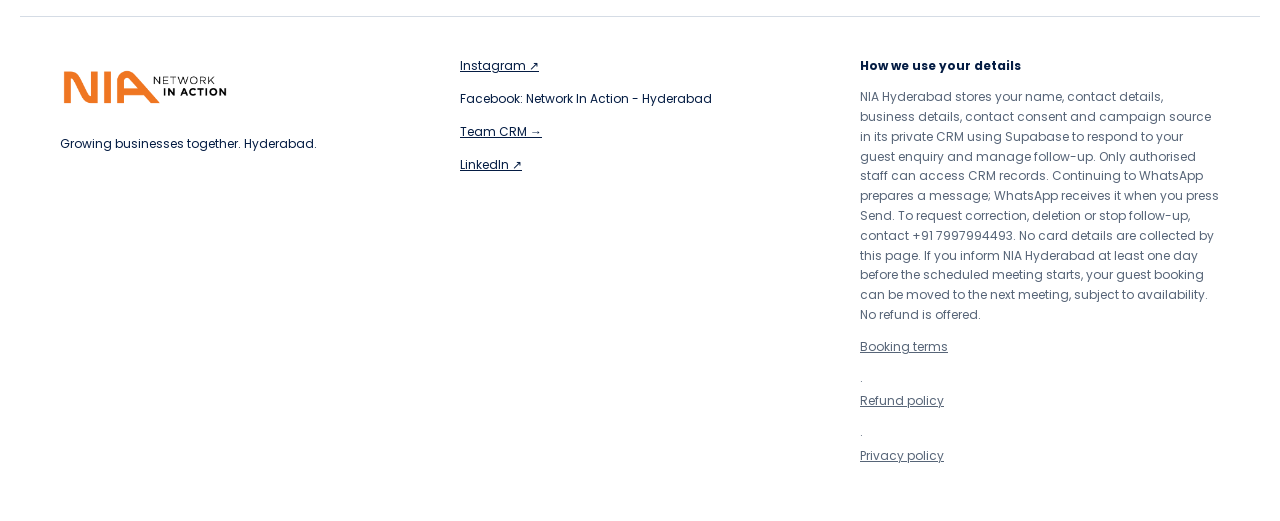
==== commit 270d4d25: "Savepoint: guest campaign, CRM and meeting updates" ====
--- a/index.html
+++ b/index.html
@@ -1,9 +1,9 @@
-<!doctype html><html lang="en"><head><meta charset="utf-8"><meta name="viewport" content="width=device-width,initial-scale=1"><title>Visit NIA Hyderabad | Business Networking</title><meta name="description" content="Experience professionally led business networking in Hyderabad. Discover trusted referrals, meaningful connections and the NIA community."><link rel="stylesheet" href="style.css?v=20261101-live-prep"><script>document.addEventListener('DOMContentLoaded',()=>{const p='If you inform NIA Hyderabad at least one day before the scheduled meeting starts, your guest booking can be moved to the next meeting, subject to availability. No refund is offered.';document.querySelectorAll('.form-note').forEach(n=>{if(n.textContent.includes('Cancellation terms:'))n.innerHTML='<strong>Cancellation terms:</strong> '+p+' <a href="refund-policy.html">Cancellation policy</a>'});const f=document.querySelector('#privacy p');if(f)f.textContent='NIA Hyderabad stores your name, contact details, business details, contact consent and campaign source in its private CRM using Supabase to respond to your guest enquiry and manage follow-up. Only authorised staff can access CRM records. Continuing to WhatsApp prepares a message; WhatsApp receives it when you press Send. To request correction, deletion or stop follow-up, contact +91 7997994493. No card details are collected by this page. '+p;});</script></head><body>
+<!doctype html><html lang="en"><head><meta charset="utf-8"><meta name="viewport" content="width=device-width,initial-scale=1"><title>Visit NIA Hyderabad | Business Networking</title><meta name="description" content="Experience professionally led business networking in Hyderabad. Discover trusted referrals, meaningful connections and the NIA community."><link rel="stylesheet" href="style.css?v=20261103-calendar-eligibility"><script>document.addEventListener('DOMContentLoaded',()=>{const p='If you inform NIA Hyderabad at least one day before the scheduled meeting starts, your guest booking can be moved to the next meeting, subject to availability. No refund is offered.';document.querySelectorAll('.form-note').forEach(n=>{if(n.textContent.includes('Cancellation terms:'))n.innerHTML='<strong>Cancellation terms:</strong> '+p+' <a href="refund-policy.html">Cancellation policy</a>'});const f=document.querySelector('#privacy p');if(f)f.textContent='NIA Hyderabad stores your name, contact details, business details, contact consent and campaign source in its private CRM using Supabase to respond to your guest enquiry and manage follow-up. Only authorised staff can access CRM records. Continuing to WhatsApp prepares a message; WhatsApp receives it when you press Send. To request correction, deletion or stop follow-up, contact +91 7997994493. No card details are collected by this page. '+p;});</script></head><body>
 <div class="preview">Guest enquiries are open · WhatsApp follow-up is available.</div>
-<header><a href="#" aria-label="NIA Hyderabad home"><img src="logo.png" alt="Network In Action"><span>HYDERABAD</span></a><nav><a href="#difference">Why NIA</a><a href="#membership">Membership</a><a href="#visit">Your visit</a><a class="button small" href="#register">Explore a guest meeting ↗</a></nav></header>
-<main class="page-layout"><div class="page-content"><section class="hero"><div class="hero-copy"><p class="eyebrow">CONNECT. COLLABORATE. GROW.</p><h1>More than networking.<br><em>A growth engine.</em></h1><p class="intro">Your next opportunity starts with a conversation. Meet Hyderabad business owners, build trusted relationships and experience professionally led networking as a guest.</p><a class="button" href="#register">Experience NIA as a guest ↗</a><p class="micro">Discover the community before exploring membership.</p></div><figure class="networking-image"><img src="networking.png" alt="Illustration of business owners exchanging ideas around a meeting table" width="1024" height="1024"><figcaption>Connect. Collaborate. Grow. <span>Illustrative networking scene</span></figcaption></figure></section>
+<header><a href="#" aria-label="NIA Hyderabad home"><img src="logo.png" alt="Network In Action"><span>HYDERABAD</span></a><nav><a href="#difference">Why NIA</a><a href="#visit">Your visit</a><a class="button small" href="#register">Explore a guest meeting ↗</a></nav></header>
+<main class="page-layout"><div class="page-content"><section class="hero"><div class="hero-copy"><p class="eyebrow">MEET. SHARE. THRIVE.</p><p class="event-ribbon"><span>Guest meeting</span><strong>11 November · 6–9 PM · Novotel HICC</strong></p><h1>More than networking.<br><em>A growth engine.</em></h1><p class="intro">Your next opportunity starts with a conversation. Meet Hyderabad business owners, build trusted relationships and experience professionally led networking as a guest.</p><a class="button" href="#register">Experience NIA as a guest ↗</a><p class="micro">Guest places are limited. NIA works on a one-member-per-business-category basis.</p></div><figure class="networking-image"><img src="networking.png" alt="Illustration of business owners exchanging ideas around a meeting table" width="1024" height="1024"><figcaption>Meet. Share. Thrive. <span>Illustrative networking scene</span></figcaption></figure></section>
 <section id="difference" class="benefits"><div class="section-heading"><p class="eyebrow">THE NIA DIFFERENCE</p><h2>Relationships first.<br>Opportunities follow.</h2><p>Network In Action brings referrals, resources, community and coaching together.</p></div><div class="benefit-grid"><article><span>01 / REFERRALS</span><h3>Build trust before you refer.</h3><p>Get to know fellow business owners and create relationships that support meaningful introductions.</p></article><article><span>02 / COMMUNITY</span><h3>A professionally led room.</h3><p>Connect with a community of business owners, with professional leadership and one member seat per business category.</p></article><article><span>03 / RESOURCES</span><h3>Connections beyond the meeting.</h3><p>Explore the NIA App, University and wider networking opportunities. Monthly meetings make connection part of your business routine.</p></article><article><span>04 / LEARNING</span><h3>Keep moving forward.</h3><p>Explore coaching, knowledge sharing and NIA resources designed to support your business journey.</p></article></div></section>
 <section id="visit" class="visit"><p class="eyebrow">YOUR FIRST NIA EXPERIENCE</p><h2>Come curious.<br>Leave connected.</h2><div class="steps"><article><b>01</b><h3>Introduce your business</h3><p>Share what you do and the connections you are looking to build.</p></article><article><b>02</b><h3>Meet the community</h3><p>Talk with local business owners and experience NIA’s approach to networking.</p></article><article><b>03</b><h3>Explore your next step</h3><p>Speak with the Hyderabad team about membership and category availability.</p></article></div></section>
-<section id="membership" class="membership"><p class="eyebrow">WHEN YOU’RE READY FOR MORE</p><h2>A stronger circle.<br>A considered next step.</h2><p>Visit first. Meet the community, understand the approach and discuss whether NIA membership fits your business.</p><div class="membership-grid"><article><span>ONE SEAT PER CATEGORY</span><h3>Your expertise has a place.</h3><p>The team checks category availability and business fit before recommending membership.</p></article><article><span>PROFESSIONAL LEADERSHIP</span><h3>Purpose in every meeting.</h3><p>A professionally led community creates space for introductions, collaboration and useful conversations.</p></article><article><span>COACHING & LEARNING</span><h3>Grow your skills and network.</h3><p>Explore NIA coaching and learning resources alongside relationships with fellow entrepreneurs.</p></article><article><span>WIDER CONNECTIONS</span><h3>Think beyond one room.</h3><p>Ask the team about NIA’s wider network and the resources available with your membership.</p></article></div><p class="membership-note">The ₹2,600 guest fee covers this event and dinner. Annual membership is separate; the team will explain current fees, inclusions and category availability.</p><a class="button" href="#register">Meet NIA before exploring membership ↗</a><p>Want to know more and explore membership opportunities?</p><a class="button" id="office-whatsapp" href="https://wa.me/917997994493?text=Hello%20NIA%20Hyderabad!%20I%20would%20like%20to%20know%20more%20about%20NIA%20and%20explore%20membership%20opportunities.%20Please%20share%20the%20membership%20details%20and%20category%20availability." target="_blank" rel="noopener noreferrer" aria-label="Chat with NIA Office on WhatsApp about membership opportunities">Chat with NIA Office ↗</a></section><section class="registration"><div><p class="eyebrow">MEET NIA HYDERABAD</p><h2>A seat at the table.<br>A new connection.</h2><p>Share a few details, then choose whether to book securely online or continue to WhatsApp.</p><div class="event"><h3>Guest meeting details</h3><p id="meeting-notice" role="status" hidden></p><dl><div><dt>Date & time</dt><dd data-meeting="schedule">Confirm date and time with NIA</dd></div><div><dt>Venue</dt><dd><span data-meeting="venue">Confirm venue with NIA</span><br><span data-meeting="address"></span></dd></div><div><dt>Guest fee</dt><dd>₹2,600 · Includes taxes & dinner</dd></div></dl><p>The guest fee is separate from annual membership. An enquiry does not reserve a seat.</p></div></div></section>
-<section id="faq" class="faq"><p class="eyebrow">GOOD TO KNOW</p><h2>A few questions, answered.</h2><details><summary>Who is NIA Hyderabad for?</summary><p>Business owners and entrepreneurs who value long-term relationships, contribute to a trusted community and want to explore opportunities to grow.</p></details><details><summary>What happens after I enquire?</summary><p>The Hyderabad team reviews your business details, contacts you and helps you explore a guest meeting or membership discussion. An enquiry alone does not reserve an event seat.</p></details><details><summary>Is this an annual membership registration?</summary><p>No. This page is for visiting a meeting and exploring NIA. Membership is a separate decision.</p></details><details><summary>Can I talk to someone before paying?</summary><p>Yes. You can share an enquiry with the Hyderabad team on WhatsApp. This does not reserve a guest seat.</p></details><details><summary>Is my business category available?</summary><p>NIA follows a one-seat-per-category model. The Hyderabad team can confirm availability and guest eligibility for your business.</p></details><details><summary>What does the guest fee include?</summary><p>The ₹2,600 guest fee includes taxes and dinner. Cancellation and refund terms will be confirmed before paid registrations open.</p></details></section>
-</div><aside id="register" class="booking-panel" aria-label="Guest registration"><form id="lead-form"><p class="eyebrow">NIA Hyderabad’s monthly meet</p><h3>Let’s connect.</h3><p class="booking-summary"><strong data-meeting="summary">Guest booking · ₹2,600</strong><br><span data-meeting="short">Confirm meeting details with NIA</span><br><span data-meeting="after"></span></p><p class="form-note">Share your details, then pay securely online or continue to WhatsApp.</p><label>Full name<input name="name" autocomplete="name" required maxlength="100" placeholder="Your full name"></label><label>WhatsApp number<input name="phone" type="tel" autocomplete="tel" required pattern="[+0-9 ()-]{10,18}" placeholder="+91"></label><label>Business / company<input name="company" autocomplete="organization" required maxlength="150" placeholder="Your business name"></label><label>Business category<input name="category" required maxlength="100" placeholder="e.g. Architecture, IT services"></label><label>Email <span>(optional)</span><input name="email" type="email" autocomplete="email" placeholder="you@company.com"></label><label>Years in business <span>(optional)</span><input name="years_in_business" type="number" min="0" max="150" step="1" placeholder="e.g. 5"></label><label class="honeypot" aria-hidden="true">Website<input name="website" tabindex="-1" autocomplete="off"></label><p class="form-note"><strong>Cancellation terms:</strong> Guest cancellations are non-refundable. If NIA cancels the event, you receive a full refund or a pass for the next event. <a href="refund-policy.html">Refund policy</a></p><div class="form-actions"><label class="check"><input name="consent" type="checkbox" required> <span>I agree that NIA Hyderabad may store my enquiry and contact me by phone or WhatsApp. See <a href="privacy.html">Privacy policy</a>.</span></label><button class="button" type="submit" data-route="payment">Book &amp; pay ₹2,600 securely</button><button class="button secondary" type="submit" data-route="whatsapp">Send enquiry &amp; continue to WhatsApp ↗</button></div><p id="status" role="status" aria-live="polite"></p><p class="micro">Payments are processed securely by Razorpay. A booking is confirmed only after successful payment. <a href="terms.html">Booking terms</a></p></form></aside></main><a class="mobile-register button" href="#register">Book as a guest ↗</a><footer><div><img src="logo.png" alt="Network In Action"><p>Growing businesses together. Hyderabad.</p></div><div><a href="https://www.instagram.com/networkinaction.hyd/" target="_blank" rel="noopener">Instagram ↗</a><span>Facebook: Network In Action - Hyderabad</span><a href="crm.html">Team CRM →</a><a href="https://www.linkedin.com/company/108714291/" target="_blank" rel="noopener">LinkedIn ↗</a></div><div id="privacy"><strong>How we use your details</strong><p>NIA Hyderabad stores your name, contact details, business details, contact consent and campaign source in its private CRM using Supabase to respond to your guest enquiry and manage follow-up. Only authorised staff can access CRM records. Continuing to WhatsApp prepares a message; WhatsApp receives it when you press Send. To request correction, deletion or stop follow-up, contact +91 7997994493. No card details are collected by this page. Guest cancellations are non-refundable. If NIA cancels the event, guests receive a full refund or a pass for the next event.</p><p><a href="terms.html">Booking terms</a> · <a href="refund-policy.html">Refund policy</a> · <a href="privacy.html">Privacy policy</a></p></div></footer><script src="config.js?v=20261101-live"></script><script src="meeting.js?v=20261031-guest"></script><script src="app.js?v=20261101-live"></script></body></html>
+<section id="membership" class="membership"><p class="eyebrow">WHEN YOU’RE READY FOR MORE</p><h2>A stronger circle.<br>A considered next step.</h2><p>Visit first. Meet the community, understand the approach and discuss whether NIA membership fits your business.</p><div class="membership-grid"><article><span>ONE SEAT PER CATEGORY</span><h3>Your expertise has a place.</h3><p>The team checks category availability and business fit before recommending membership.</p></article><article><span>PROFESSIONAL LEADERSHIP</span><h3>Purpose in every meeting.</h3><p>A professionally led community creates space for introductions, collaboration and useful conversations.</p></article><article><span>COACHING & LEARNING</span><h3>Grow your skills and network.</h3><p>Explore NIA coaching and learning resources alongside relationships with fellow entrepreneurs.</p></article><article><span>WIDER CONNECTIONS</span><h3>Think beyond one room.</h3><p>Ask the team about NIA’s wider network and the resources available with your membership.</p></article></div><p class="membership-note">The ₹2,600 guest fee covers this event and dinner. Annual membership is separate; the team will explain current fees, inclusions and category availability.</p><div class="eligibility-callout"><p class="eyebrow">ONE SEAT PER CATEGORY</p><h3>Could NIA - Network In Action be right for your business?</h3><p>Apply now to visit as a guest and check your eligibility to join NIA - Network In Action. The Hyderabad team will confirm business-category availability and whether a guest place is available.</p><a class="button" href="#register">Apply now — visit as a guest ↗</a></div><a class="button" href="#register">Meet NIA before exploring membership ↗</a><p>Want to know more and explore membership opportunities?</p><a class="button" id="office-whatsapp" href="https://wa.me/917997994493?text=Hello%20NIA%20Hyderabad!%20I%20would%20like%20to%20know%20more%20about%20NIA%20and%20explore%20membership%20opportunities.%20Please%20share%20the%20membership%20details%20and%20category%20availability." target="_blank" rel="noopener noreferrer" aria-label="Chat with NIA Office on WhatsApp about membership opportunities">Chat with NIA Office ↗</a></section><section class="registration"><div><p class="eyebrow">MEET NIA HYDERABAD</p><h2>A seat at the table.<br>A new connection.</h2><p>Share a few details, then choose whether to book securely online or continue to WhatsApp.</p><div class="event"><h3>Guest meeting details</h3><p id="meeting-notice" role="status" hidden></p><dl><div><dt>Date & time</dt><dd data-meeting="schedule">Confirm date and time with NIA</dd></div><div><dt>Venue</dt><dd><span data-meeting="venue">Confirm venue with NIA</span><br><span data-meeting="address"></span></dd></div><div><dt>Guest fee</dt><dd>₹2,600 · Includes taxes & dinner</dd></div></dl><p>The guest fee is separate from annual membership. An enquiry does not reserve a seat.</p></div></div></section>
+<section id="faq" class="faq"><p class="eyebrow">GOOD TO KNOW</p><h2>A few questions, answered.</h2><details><summary>Who is NIA Hyderabad for?</summary><p>Business owners and entrepreneurs who value long-term relationships, contribute to a trusted community and want to explore opportunities to grow.</p></details><details><summary>What happens after I enquire?</summary><p>The Hyderabad team reviews your business details, contacts you and helps you explore a guest meeting or membership discussion. An enquiry alone does not reserve an event seat.</p></details><details><summary>Is this an annual membership registration?</summary><p>No. This page is for visiting a meeting and exploring NIA. Membership is a separate decision.</p></details><details><summary>Can I talk to someone before paying?</summary><p>Yes. You can share an enquiry with the Hyderabad team on WhatsApp. This does not reserve a guest seat.</p></details><details><summary>Are guest places and business categories limited?</summary><p>Yes. Guest places are limited and NIA follows a one-member-per-business-category model. Apply to visit as a guest; the Hyderabad team will confirm whether your category and a guest place are available.</p></details><details><summary>What does the guest fee include?</summary><p>The ₹2,600 guest fee includes taxes and dinner. Cancellation and refund terms will be confirmed before paid registrations open.</p></details></section>
+</div><aside id="register" class="booking-panel" aria-label="Guest registration"><form id="lead-form"><p class="eyebrow">NIA Hyderabad’s monthly meet</p><h3>Let’s connect.</h3><p class="booking-summary"><strong data-meeting="summary">Monthly meeting · ₹2,600</strong><br><span data-meeting="short">Confirm meeting details with NIA</span><br><span data-meeting="after"></span></p><p class="form-note">Share your details, then pay securely online or continue to WhatsApp.</p><label>Full name<input name="name" autocomplete="name" required maxlength="100" placeholder="Your full name"></label><label>WhatsApp number<input name="phone" type="tel" autocomplete="tel" required pattern="[+0-9 ()-]{10,18}" placeholder="+91"></label><label>Business / company<input name="company" autocomplete="organization" required maxlength="150" placeholder="Your business name"></label><label>Business category<input name="category" required maxlength="100" placeholder="e.g. Architecture, IT services"></label><label>Email <span>(optional)</span><input name="email" type="email" autocomplete="email" placeholder="you@company.com"></label><label>Years in business <span>(optional)</span><input name="years_in_business" type="number" min="0" max="150" step="1" placeholder="e.g. 5"></label><fieldset class="office-meetup"><legend>Visit the NIA Office</legend><p>Have more questions? Request a one-to-one meeting. Monday–Saturday · 10:00 AM–6:00 PM · one-hour slots.</p><label>Preferred date<input name="office_date" type="date"></label><label>Preferred time<select name="office_time"><option value="">Select a time</option></select></label><small>Your request is confirmed by the NIA team after availability is checked.</small></fieldset><label class="honeypot" aria-hidden="true">Website<input name="website" tabindex="-1" autocomplete="off"></label><p class="form-note"><strong>Cancellation terms:</strong> Guest cancellations are non-refundable. If NIA cancels the event, you receive a full refund or a pass for the next event. <a href="refund-policy.html">Refund policy</a></p><div class="form-actions"><label class="check"><input name="consent" type="checkbox" required> <span>I agree that NIA Hyderabad may store my enquiry and contact me by phone or WhatsApp. See <a href="privacy.html">Privacy policy</a>.</span></label><button class="button" type="submit" data-route="payment">Book &amp; pay ₹2,600 securely</button><button class="button secondary" type="submit" data-route="office_meetup">Have more questions? Visit NIA Office ↗</button></div><p id="status" role="status" aria-live="polite"></p><p class="micro">Payments are processed securely by Razorpay. A booking is confirmed only after successful payment. <a href="terms.html">Booking terms</a></p></form></aside></main><a class="mobile-register button" href="#register">Be our guest at NIA - Network In Action ↗</a><footer><div><img src="logo.png" alt="Network In Action"><p>Growing businesses together. Hyderabad.</p></div><div><a href="https://www.instagram.com/networkinaction.hyd/" target="_blank" rel="noopener">Instagram ↗</a><span>Facebook: Network In Action - Hyderabad</span><a href="crm.html">Team CRM →</a><a href="https://www.linkedin.com/company/108714291/" target="_blank" rel="noopener">LinkedIn ↗</a></div><div id="privacy"><strong>How we use your details</strong><p>NIA Hyderabad stores your name, contact details, business details, contact consent and campaign source in its private CRM using Supabase to respond to your guest enquiry and manage follow-up. Only authorised staff can access CRM records. Continuing to WhatsApp prepares a message; WhatsApp receives it when you press Send. To request correction, deletion or stop follow-up, contact +91 7997994493. No card details are collected by this page. Guest cancellations are non-refundable. If NIA cancels the event, guests receive a full refund or a pass for the next event.</p><p><a href="terms.html">Booking terms</a> · <a href="refund-policy.html">Refund policy</a> · <a href="privacy.html">Privacy policy</a></p></div></footer><script src="config.js?v=20261101-live"></script><script src="meeting.js?v=20261103-live"></script><script src="app.js?v=20261103-office-meetup"></script></body></html>
--- a/style.css
+++ b/style.css
@@ -1,4 +1,5 @@
-:root{--navy:#041c43;--blue:#3e96db;--orange:#ef7622;--grey:#e0e0e0}*{box-sizing:border-box}html{scroll-behavior:smooth;scroll-padding-top:25px}body{margin:0;color:var(--navy);font-family:Arial,Helvetica,sans-serif;background:#fff}a{color:inherit}p{line-height:1.65}h1,h2,h3,p{margin-top:0}.preview{background:var(--navy);color:white;text-align:center;padding:10px 20px;font-size:12px;line-height:1.5}header{max-width:1240px;margin:auto;padding:26px 40px;display:flex;justify-content:space-between;align-items:center}header>a{display:flex;align-items:center;text-decoration:none;gap:18px}header img{width:172px}header span{border-left:1px solid var(--navy);padding-left:18px;font-size:11px;letter-spacing:2px}nav{display:flex;gap:25px;align-items:center}nav a{text-decoration:none;font-size:13px}.button{display:inline-flex;justify-content:center;align-items:center;background:var(--orange);color:var(--navy);padding:19px 25px;border:0;border-radius:4px;font-weight:700;font-size:15px;text-decoration:none;cursor:pointer}.button:hover{filter:brightness(.96)}.small{padding:14px 18px;font-size:12px}.hero{max-width:1240px;margin:auto;display:grid;grid-template-columns:1.2fr 1fr;gap:40px;padding:65px 40px 85px}.eyebrow{font-size:11px;letter-spacing:2.4px;font-weight:bold;margin-bottom:24px}h1{font-size:clamp(42px,4.7vw,64px);line-height:1.06;letter-spacing:-2.8px;max-width:650px}h1 em{color:var(--orange);font-style:normal}.intro{font-size:17px;max-width:500px;margin:25px 0 30px}.micro{font-size:12px;margin-top:15px;line-height:1.5}.hero-art{position:relative;min-height:470px;background:var(--navy);border-radius:160px 8px 8px 8px;overflow:hidden}.hero-art:before{content:'';position:absolute;width:330px;height:330px;border:1px solid #3e96db55;border-radius:50%;top:45px;left:70px}.hero-art svg{position:absolute;inset:0;width:100%;height:100%;fill:none;stroke:var(--blue);stroke-width:1.5}.orb{position:absolute;border-radius:50%;display:grid;place-items:center;font-size:12px;font-weight:bold;z-index:1}.o1{width:110px;height:110px;top:110px;left:calc(50% - 55px);background:var(--orange)}.o2{width:82px;height:82px;top:255px;left:30px;background:var(--blue)}.o3{width:90px;height:90px;top:280px;right:20px;background:var(--grey)}.o4{width:75px;height:75px;bottom:15px;left:45%;background:var(--blue)}.art-caption{position:absolute;top:34px;right:30px;color:#fff;font-size:18px;line-height:1.35}.benefits{background:#f4f5f7;padding:75px max(40px,calc((100vw - 1160px)/2));display:grid;grid-template-columns:1fr 1.65fr;gap:60px}h2{font-size:clamp(32px,3vw,43px);line-height:1.12;letter-spacing:-1.3px}.section-heading>p:last-child{font-size:15px}.benefit-grid{display:grid;grid-template-columns:1fr 1fr;gap:35px}.benefit-grid article{border-top:1px solid #bdc6d2;padding-top:20px}.benefit-grid span{font-size:10px;letter-spacing:1.4px;color:#315c80}.benefit-grid h3{font-size:20px;margin:17px 0 10px;line-height:1.25}.benefit-grid p,.steps p{font-size:14px;margin-bottom:0}.visit{max-width:1240px;margin:auto;padding:80px 40px}.steps{display:grid;grid-template-columns:repeat(3,1fr);gap:55px;margin-top:40px}.steps b{font-size:36px;color:var(--orange)}.steps h3{margin:20px 0 10px;font-size:20px}.registration{background:var(--navy);color:#fff;padding:80px max(40px,calc((100vw - 1160px)/2));display:grid;grid-template-columns:1fr 1fr;gap:95px}.registration>div>p{max-width:440px}.registration .eyebrow{color:var(--blue)}.event{border-top:1px solid #ffffff40;margin-top:45px;padding-top:25px}.event h3{font-size:19px}dl>div{display:flex;justify-content:space-between;gap:20px;padding:15px 0;border-bottom:1px solid #ffffff25;font-size:13px}dd{margin:0;text-align:right}dt{color:#a9bfd6}.event p{font-size:12px;color:#b6c5d7;margin-top:20px}form{background:white;color:var(--navy);padding:32px;border-radius:6px}form h3{font-size:23px}.form-note{font-size:12px;color:#5d6570}label{display:block;font-size:12px;font-weight:bold;margin-bottom:17px}label span{font-weight:normal}input:not([type=checkbox]){display:block;width:100%;padding:13px;margin-top:8px;border:1px solid #c5cdd6;border-radius:3px;font:inherit;font-size:15px;color:var(--navy)}input:focus{outline:2px solid var(--blue);outline-offset:2px}.check{display:flex;gap:10px;font-size:12px;line-height:1.5}.check input{width:17px;height:17px;flex-shrink:0}form button{width:100%;margin-top:10px}.secondary{background:white;border:1px solid var(--navy);border-radius:4px;color:var(--navy);padding:16px;font-size:14px;font-weight:bold;cursor:pointer}#status{font-size:13px;margin:15px 0 0;background:#edf4fa;padding:0}#status:not(:empty){padding:12px}.faq{max-width:850px;margin:auto;padding:80px 40px}details{border-bottom:1px solid #d5dce5;padding:21px 0}summary{cursor:pointer;font-size:16px;font-weight:bold}details p{font-size:14px;margin:18px 0 0}footer{border-top:1px solid #d5dce5;max-width:1240px;margin:auto;padding:40px;display:grid;grid-template-columns:1fr 1fr 1fr;gap:40px;font-size:12px}footer img{width:170px}footer p{margin-top:12px}footer a,footer span{display:block;margin-bottom:15px}#privacy p{color:#576578}@media(max-width:800px){header{padding:22px}header img{width:130px}header span{font-size:9px;padding-left:10px}nav>a:not(.button){display:none}nav .button{font-size:10px;padding:12px}.hero{grid-template-columns:1fr;padding:38px 24px 50px;gap:35px}h1{letter-spacing:-1.8px}.hero-art{min-height:390px}.benefits{grid-template-columns:1fr;padding:50px 24px;gap:25px}.benefit-grid{gap:28px 20px}.visit{padding:50px 24px}.steps{gap:25px;grid-template-columns:1fr}.steps article{display:grid;grid-template-columns:50px 1fr;gap:0 15px}.steps h3{margin:5px 0 10px}.steps p{grid-column:2}.registration{grid-template-columns:1fr;padding:50px 24px;gap:30px}form{padding:25px}.faq{padding:50px 24px}footer{padding:30px 24px;grid-template-columns:1fr;gap:20px}}@media(prefers-reduced-motion:reduce){html{scroll-behavior:auto}}
+@import url('https://fonts.googleapis.com/css2?family=Poppins:wght@400;500;600;700;800&display=swap');
+:root{--navy:#041c43;--blue:#3e96db;--orange:#ef7622;--grey:#e0e0e0}*{box-sizing:border-box}html{scroll-behavior:smooth;scroll-padding-top:25px}body{margin:0;color:var(--navy);font-family:Poppins,Arial,Helvetica,sans-serif;background:#fff}a{color:inherit}p{line-height:1.65}h1,h2,h3,p{margin-top:0}.preview{background:var(--navy);color:white;text-align:center;padding:10px 20px;font-size:12px;line-height:1.5}header{max-width:1240px;margin:auto;padding:26px 40px;display:flex;justify-content:space-between;align-items:center}header>a{display:flex;align-items:center;text-decoration:none;gap:18px}header img{width:172px}header span{border-left:1px solid var(--navy);padding-left:18px;font-size:11px;letter-spacing:2px}nav{display:flex;gap:25px;align-items:center}nav a{text-decoration:none;font-size:13px}.button{display:inline-flex;justify-content:center;align-items:center;background:var(--orange);color:var(--navy);padding:19px 25px;border:0;border-radius:4px;font-weight:700;font-size:15px;text-decoration:none;cursor:pointer}.button:hover{filter:brightness(.96)}.small{padding:14px 18px;font-size:12px}.hero{max-width:1240px;margin:auto;display:grid;grid-template-columns:1.2fr 1fr;gap:40px;padding:65px 40px 85px}.eyebrow{font-size:11px;letter-spacing:2.4px;font-weight:bold;margin-bottom:24px}h1{font-size:clamp(42px,4.7vw,64px);line-height:1.06;letter-spacing:-2.8px;max-width:650px}h1 em{color:var(--orange);font-style:normal}.intro{font-size:17px;max-width:500px;margin:25px 0 30px}.micro{font-size:12px;margin-top:15px;line-height:1.5}.hero-art{position:relative;min-height:470px;background:var(--navy);border-radius:160px 8px 8px 8px;overflow:hidden}.hero-art:before{content:'';position:absolute;width:330px;height:330px;border:1px solid #3e96db55;border-radius:50%;top:45px;left:70px}.hero-art svg{position:absolute;inset:0;width:100%;height:100%;fill:none;stroke:var(--blue);stroke-width:1.5}.orb{position:absolute;border-radius:50%;display:grid;place-items:center;font-size:12px;font-weight:bold;z-index:1}.o1{width:110px;height:110px;top:110px;left:calc(50% - 55px);background:var(--orange)}.o2{width:82px;height:82px;top:255px;left:30px;background:var(--blue)}.o3{width:90px;height:90px;top:280px;right:20px;background:var(--grey)}.o4{width:75px;height:75px;bottom:15px;left:45%;background:var(--blue)}.art-caption{position:absolute;top:34px;right:30px;color:#fff;font-size:18px;line-height:1.35}.benefits{background:#f4f5f7;padding:75px max(40px,calc((100vw - 1160px)/2));display:grid;grid-template-columns:1fr 1.65fr;gap:60px}h2{font-size:clamp(32px,3vw,43px);line-height:1.12;letter-spacing:-1.3px}.section-heading>p:last-child{font-size:15px}.benefit-grid{display:grid;grid-template-columns:1fr 1fr;gap:35px}.benefit-grid article{border-top:1px solid #bdc6d2;padding-top:20px}.benefit-grid span{font-size:10px;letter-spacing:1.4px;color:#315c80}.benefit-grid h3{font-size:20px;margin:17px 0 10px;line-height:1.25}.benefit-grid p,.steps p{font-size:14px;margin-bottom:0}.visit{max-width:1240px;margin:auto;padding:80px 40px}.steps{display:grid;grid-template-columns:repeat(3,1fr);gap:55px;margin-top:40px}.steps b{font-size:36px;color:var(--orange)}.steps h3{margin:20px 0 10px;font-size:20px}.registration{background:var(--navy);color:#fff;padding:80px max(40px,calc((100vw - 1160px)/2));display:grid;grid-template-columns:1fr 1fr;gap:95px}.registration>div>p{max-width:440px}.registration .eyebrow{color:var(--blue)}.event{border-top:1px solid #ffffff40;margin-top:45px;padding-top:25px}.event h3{font-size:19px}dl>div{display:flex;justify-content:space-between;gap:20px;padding:15px 0;border-bottom:1px solid #ffffff25;font-size:13px}dd{margin:0;text-align:right}dt{color:#a9bfd6}.event p{font-size:12px;color:#b6c5d7;margin-top:20px}form{background:white;color:var(--navy);padding:32px;border-radius:6px}form h3{font-size:23px}.form-note{font-size:12px;color:#5d6570}label{display:block;font-size:12px;font-weight:bold;margin-bottom:17px}label span{font-weight:normal}input:not([type=checkbox]){display:block;width:100%;padding:13px;margin-top:8px;border:1px solid #c5cdd6;border-radius:3px;font:inherit;font-size:15px;color:var(--navy)}input:focus{outline:2px solid var(--blue);outline-offset:2px}.check{display:flex;gap:10px;font-size:12px;line-height:1.5}.check input{width:17px;height:17px;flex-shrink:0}form button{width:100%;margin-top:10px}.secondary{background:white;border:1px solid var(--navy);border-radius:4px;color:var(--navy);padding:16px;font-size:14px;font-weight:bold;cursor:pointer}#status{font-size:13px;margin:15px 0 0;background:#edf4fa;padding:0}#status:not(:empty){padding:12px}.faq{max-width:850px;margin:auto;padding:80px 40px}details{border-bottom:1px solid #d5dce5;padding:21px 0}summary{cursor:pointer;font-size:16px;font-weight:bold}details p{font-size:14px;margin:18px 0 0}footer{border-top:1px solid #d5dce5;max-width:1240px;margin:auto;padding:40px;display:grid;grid-template-columns:1fr 1fr 1fr;gap:40px;font-size:12px}footer img{width:170px}footer p{margin-top:12px}footer a,footer span{display:block;margin-bottom:15px}#privacy p{color:#576578}@media(max-width:800px){header{padding:22px}header img{width:130px}header span{font-size:9px;padding-left:10px}nav>a:not(.button){display:none}nav .button{font-size:10px;padding:12px}.hero{grid-template-columns:1fr;padding:38px 24px 50px;gap:35px}h1{letter-spacing:-1.8px}.hero-art{min-height:390px}.benefits{grid-template-columns:1fr;padding:50px 24px;gap:25px}.benefit-grid{gap:28px 20px}.visit{padding:50px 24px}.steps{gap:25px;grid-template-columns:1fr}.steps article{display:grid;grid-template-columns:50px 1fr;gap:0 15px}.steps h3{margin:5px 0 10px}.steps p{grid-column:2}.registration{grid-template-columns:1fr;padding:50px 24px;gap:30px}form{padding:25px}.faq{padding:50px 24px}footer{padding:30px 24px;grid-template-columns:1fr;gap:20px}}@media(prefers-reduced-motion:reduce){html{scroll-behavior:auto}}
 
 /* Keep the guest form in view while the content scrolls. */
 .page-layout{max-width:1440px;margin:auto;display:grid;grid-template-columns:minmax(0,1fr) 390px;gap:32px;padding:24px 40px 60px;align-items:start}
@@ -11,9 +12,18 @@
 
 .honeypot{position:absolute;left:-10000px;width:1px;height:1px;overflow:hidden}#whatsapp-next{display:flex;width:100%;margin-top:14px}.booking-panel #whatsapp-next{grid-column:1/-1}
 
-.page-content .hero{background:var(--navy);color:white;padding:36px 30px 0;border-radius:12px;overflow:hidden;margin-bottom:30px}.page-content .hero h1{font-family:Georgia,serif;font-weight:400;letter-spacing:-2px;font-size:clamp(42px,4.2vw,60px)}.page-content .hero .eyebrow{color:#efb986}.page-content .hero .intro{font-size:16px}.networking-image{margin:30px -30px 0;position:relative}.networking-image img{display:block;width:100%;height:310px;object-fit:cover;object-position:center 45%}.networking-image figcaption{position:absolute;left:0;right:0;bottom:0;background:linear-gradient(transparent,#041c43e6);padding:36px 24px 16px;font-weight:bold}.networking-image figcaption span{display:block;font-size:10px;font-weight:normal;margin-top:8px;color:#d0dbe9}.membership{padding:40px 28px;background:#f5efe9;border-radius:8px;margin-bottom:30px}.membership-grid{display:grid;grid-template-columns:1fr 1fr;gap:28px;margin-top:30px}.membership-grid span{font-size:10px;letter-spacing:1.5px;color:#79522f}.membership-grid h3{font-size:20px;margin:12px 0}.membership-grid p{font-size:14px}.membership-note{border-top:1px solid #d9cfc4;padding-top:20px;font-size:12px}.page-content .benefits{margin-bottom:0}.page-content .hero .micro{margin-bottom:0}.booking-panel .check{font-size:11px}.booking-panel .form-note{margin-bottom:12px}.booking-panel form>label.honeypot{grid-column:1/-1}
+.page-content .hero{background:var(--navy);color:white;padding:36px 30px 0;border-radius:12px;overflow:hidden;margin-bottom:30px}.page-content .hero h1{font-family:Poppins,Arial,Helvetica,sans-serif;font-weight:400;letter-spacing:-2px;font-size:clamp(42px,4.2vw,60px)}.page-content .hero .eyebrow{color:#efb986}.page-content .hero .intro{font-size:16px}.networking-image{margin:30px -30px 0;position:relative}.networking-image img{display:block;width:100%;height:310px;object-fit:cover;object-position:center 45%}.networking-image figcaption{position:absolute;left:0;right:0;bottom:0;background:linear-gradient(transparent,#041c43e6);padding:36px 24px 16px;font-weight:bold}.networking-image figcaption span{display:block;font-size:10px;font-weight:normal;margin-top:8px;color:#d0dbe9}.membership{padding:40px 28px;background:#f5efe9;border-radius:8px;margin-bottom:30px}.membership-grid{display:grid;grid-template-columns:1fr 1fr;gap:28px;margin-top:30px}.membership-grid span{font-size:10px;letter-spacing:1.5px;color:#79522f}.membership-grid h3{font-size:20px;margin:12px 0}.membership-grid p{font-size:14px}.membership-note{border-top:1px solid #d9cfc4;padding-top:20px;font-size:12px}.page-content .benefits{margin-bottom:0}.page-content .hero .micro{margin-bottom:0}.booking-panel .check{font-size:11px}.booking-panel .form-note{margin-bottom:12px}.booking-panel form>label.honeypot{grid-column:1/-1}
 @media(max-width:760px){.page-content .hero{padding:30px 22px 0}.networking-image{margin:28px -22px 0}.networking-image img{height:250px}.membership{padding:30px 22px}.membership-grid{grid-template-columns:1fr;gap:18px}.page-content .hero h1{font-size:43px}}
 
 .form-actions{grid-column:1/-1;position:sticky;bottom:-22px;background:#fff;padding:8px 0 14px;z-index:2}.booking-panel .form-actions button{margin-top:8px}@media(max-width:760px){.form-actions{position:static}}
 
 .booking-panel .form-actions{bottom:0;padding:10px 0 0}.booking-panel .form-actions .check{margin-bottom:0}.booking-panel .form-note{font-size:11px;line-height:1.4}
+
+/* Office meeting request controls. */
+.office-meetup{grid-column:1/-1;border:1px solid #d7e0e8;border-radius:8px;background:#f6f9fc;margin:2px 0 12px;padding:14px}.office-meetup legend{padding:0 6px;font-size:13px;font-weight:700}.office-meetup p{font-size:11px;line-height:1.45;margin:0 0 12px;color:#43536a}.office-meetup small{display:block;font-size:10px;line-height:1.4;color:#596a7e}.office-meetup label{margin-bottom:10px}.office-meetup select{display:block;width:100%;margin-top:5px;padding:10px;border:1px solid #c5cdd6;border-radius:3px;background:#fff;color:var(--navy);font:inherit;font-size:14px}.office-meetup select:focus{outline:2px solid var(--blue);outline-offset:2px}
+
+.eligibility-callout{margin-top:28px;padding:26px;border:1px solid #d8c9bb;border-left:5px solid var(--orange);border-radius:8px;background:#fffaf5}.eligibility-callout .eyebrow{margin-bottom:10px;color:#79522f}.eligibility-callout h3{font-size:24px;line-height:1.2;margin-bottom:10px}.eligibility-callout p:not(.eyebrow){font-size:14px;max-width:620px}.eligibility-callout .button{margin-top:4px}@media(max-width:760px){.eligibility-callout{padding:22px}.eligibility-callout h3{font-size:22px}}
+
+/* Guest-meeting conversion and mobile refinements. */
+header nav .button{box-shadow:0 8px 20px #ef762238;transition:transform .2s ease,box-shadow .2s ease}header nav .button:hover{transform:translateY(-1px);box-shadow:0 12px 24px #ef76224d}.event-ribbon{display:inline-flex;flex-wrap:wrap;gap:7px 11px;align-items:center;margin:0 0 20px;padding:9px 12px;border:1px solid #ffffff38;border-radius:999px;color:#edf4fa;font-size:11px;line-height:1.35}.event-ribbon span{text-transform:uppercase;letter-spacing:1.15px;color:#efb986;font-weight:700}.event-ribbon strong{font-weight:600}.page-content .benefits{position:relative;overflow:hidden}.page-content .benefits:before{content:'';position:absolute;top:0;left:0;width:100%;height:4px;background:linear-gradient(90deg,var(--orange),var(--blue))}.benefit-grid article{position:relative}.benefit-grid article:after{content:'';display:block;width:34px;height:3px;margin-top:18px;background:var(--orange);border-radius:3px}.page-content .visit{border-bottom:1px solid #d5dce5}.page-content .visit .steps article{padding:18px 0}.page-content .visit .steps article:not(:last-child){border-bottom:1px solid #e1e7ed}.booking-panel .button[type=submit]{box-shadow:0 8px 18px #ef762238}.booking-panel .button[type=submit]:hover{transform:translateY(-1px)}
+@media(max-width:760px){.preview{padding:9px 18px;font-size:11px}.page-content .hero{border-radius:0 0 12px 12px;margin-left:-24px;margin-right:-24px;padding-left:24px;padding-right:24px}.event-ribbon{font-size:10px;margin-bottom:18px;border-radius:10px}.event-ribbon strong{display:block;width:100%}.page-content .hero h1{font-size:clamp(38px,11vw,47px);letter-spacing:-1.6px}.page-content .hero .intro{font-size:15px}.page-content .benefits{margin-left:-24px;margin-right:-24px;border-radius:0;padding-left:24px;padding-right:24px}.benefit-grid{grid-template-columns:1fr;gap:24px}.benefit-grid article{padding-top:16px}.page-content .visit .steps article{grid-template-columns:44px 1fr}.mobile-register{bottom:10px;left:14px;right:14px;border-radius:9px;font-size:13px;padding:15px 12px;background:var(--orange);box-shadow:0 12px 28px #041c4352}.booking-panel{box-shadow:0 10px 28px #041c4317}.booking-panel h3{font-size:26px}body{padding-bottom:82px}}
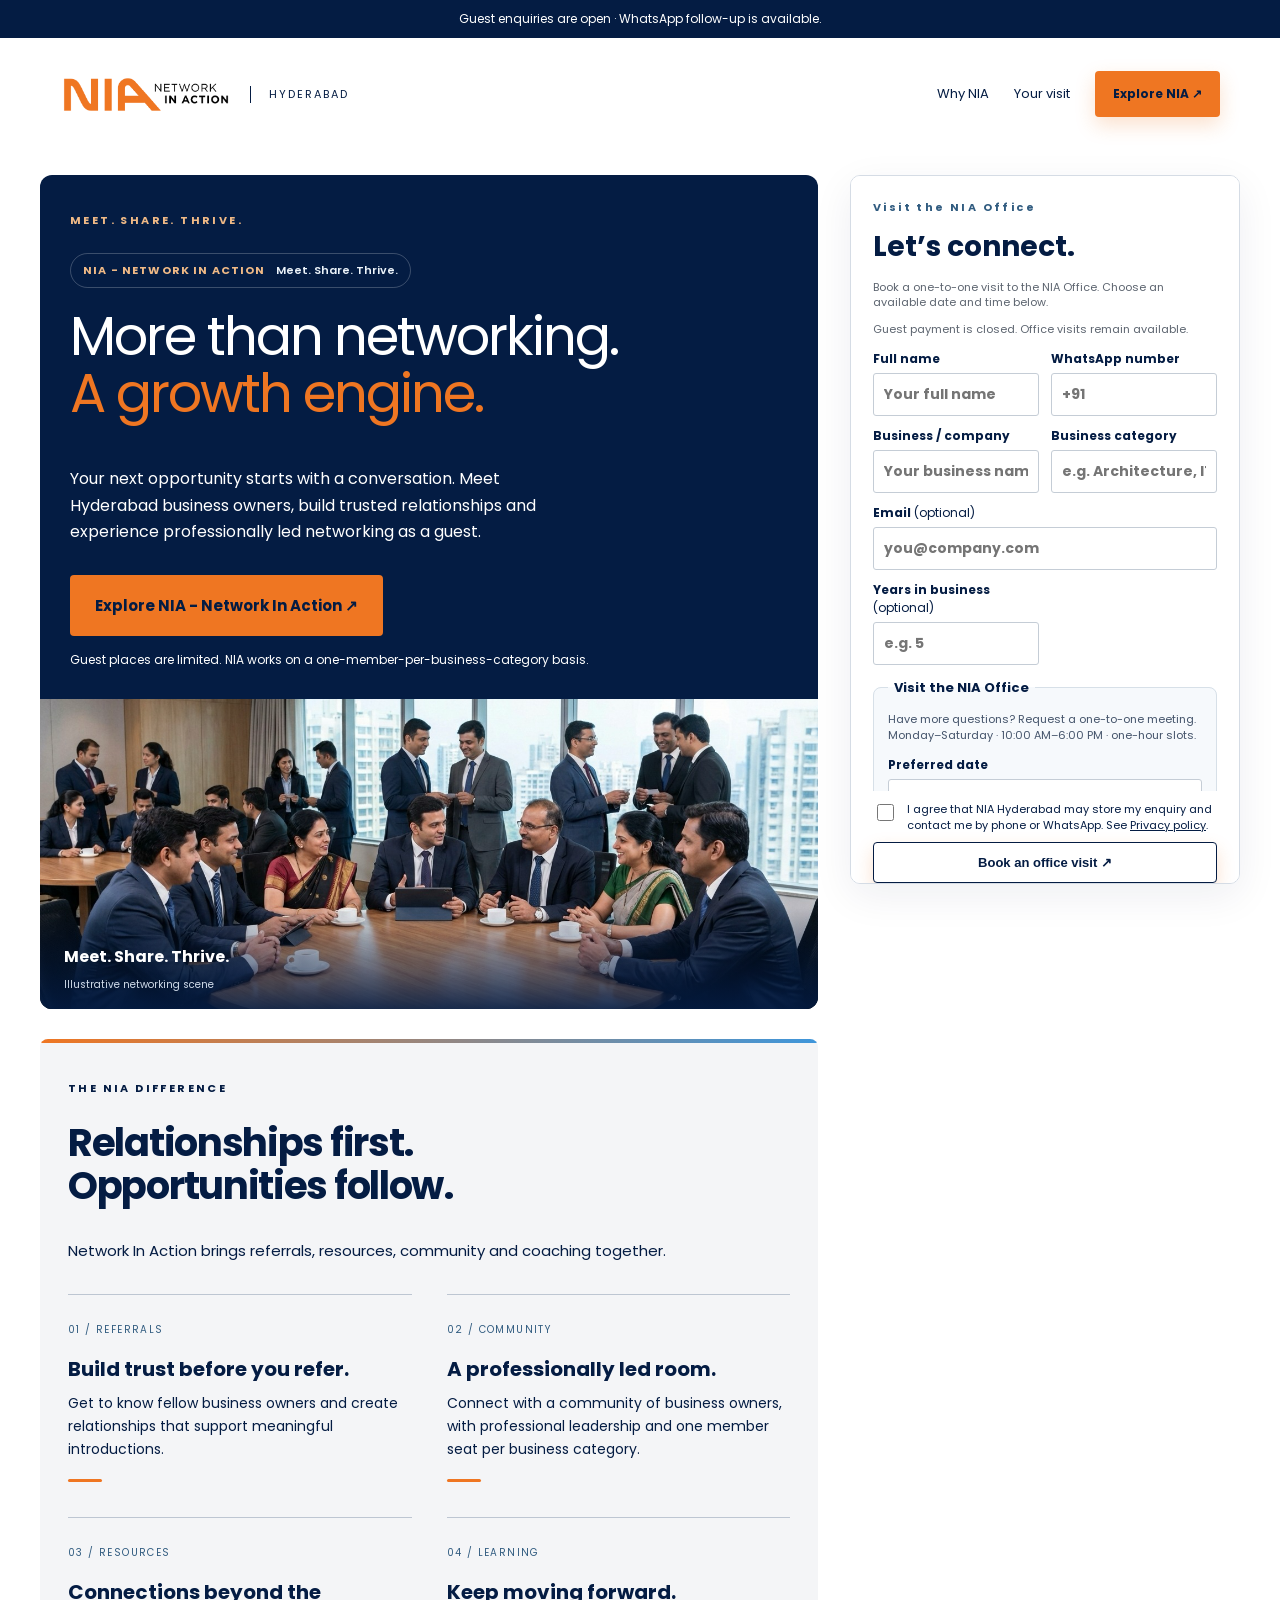
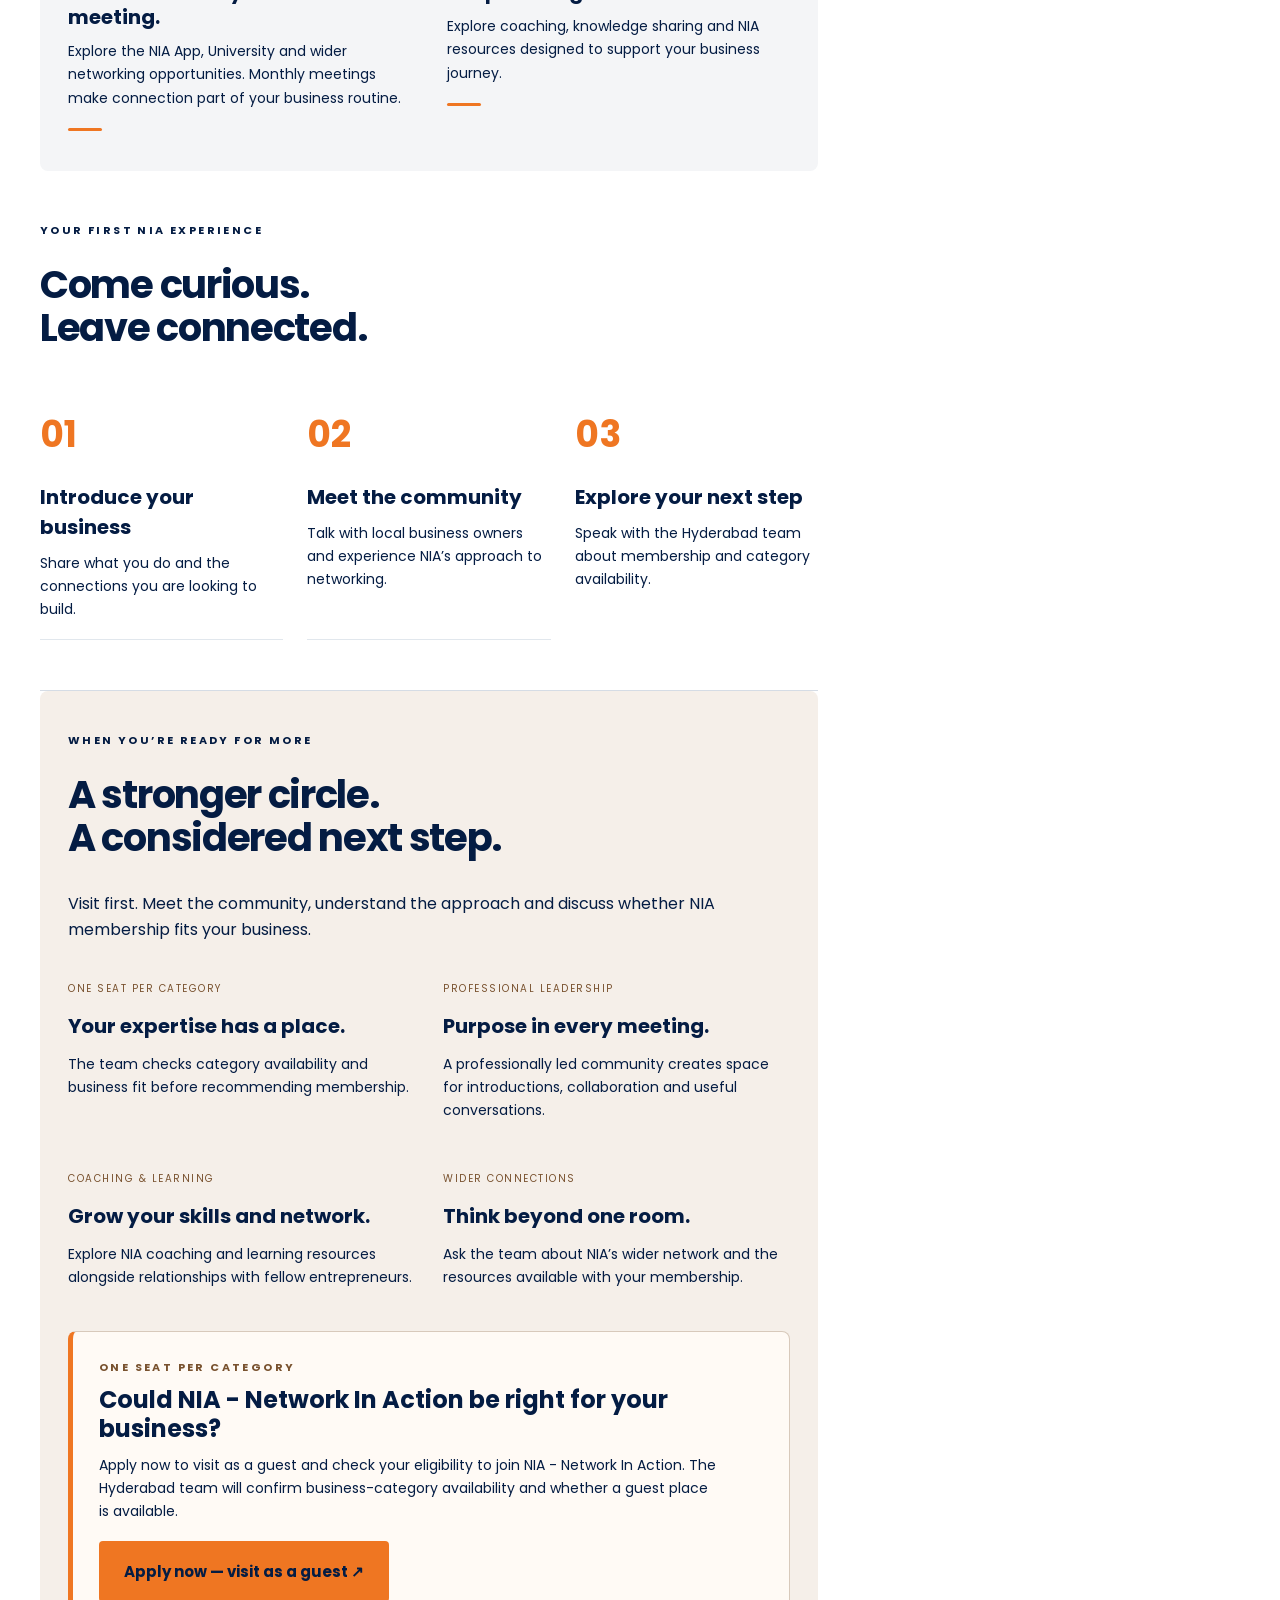
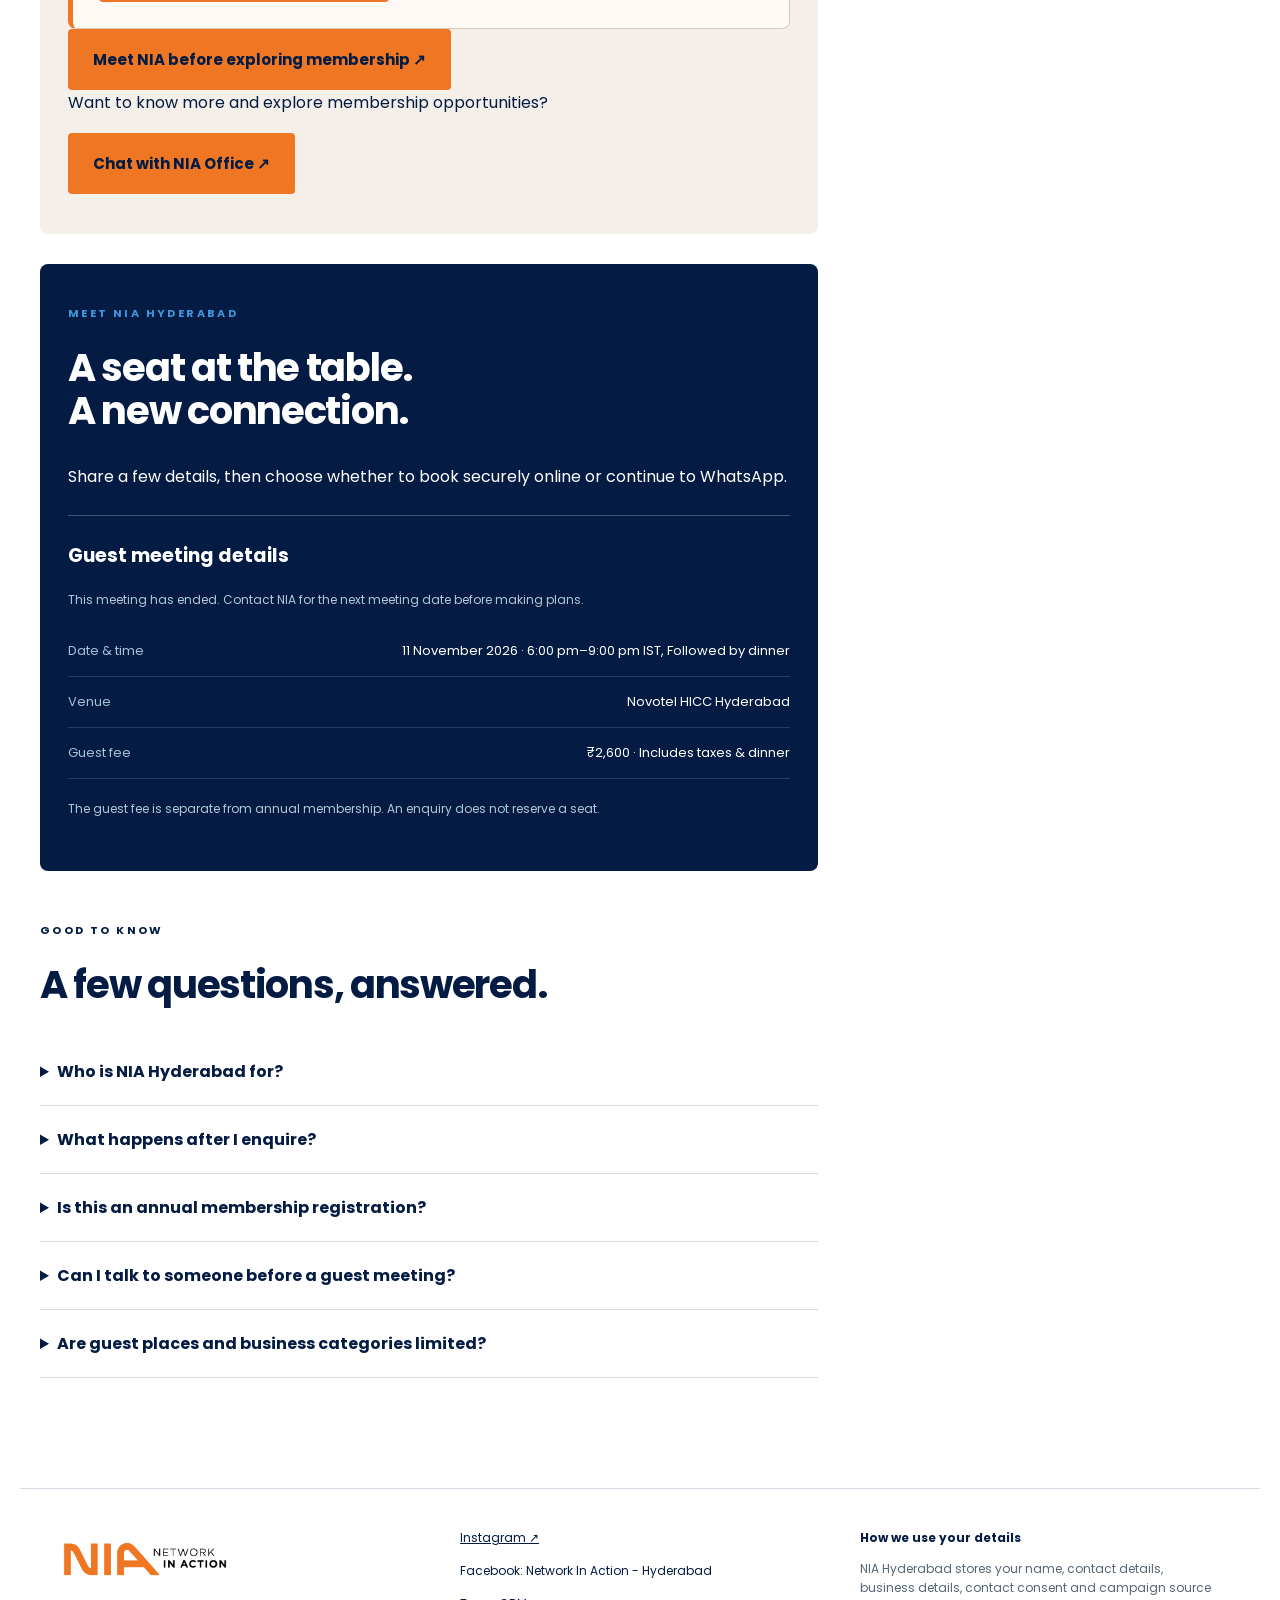
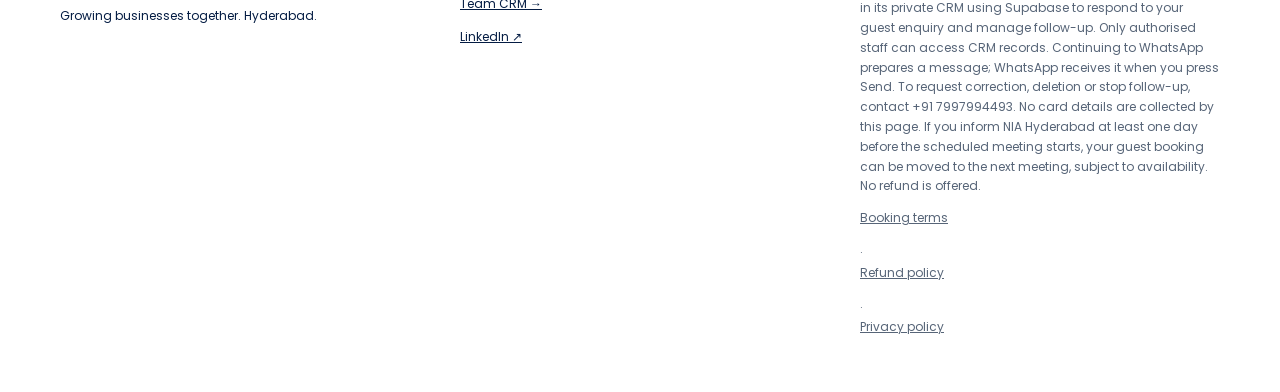
==== commit 0128525e: "Add office-first booking mode and guest payment cutoff" ====
--- a/index.html
+++ b/index.html
@@ -1,9 +1,9 @@
-<!doctype html><html lang="en"><head><meta charset="utf-8"><meta name="viewport" content="width=device-width,initial-scale=1"><title>Visit NIA Hyderabad | Business Networking</title><meta name="description" content="Experience professionally led business networking in Hyderabad. Discover trusted referrals, meaningful connections and the NIA community."><link rel="stylesheet" href="style.css?v=20261103-calendar-eligibility"><script>document.addEventListener('DOMContentLoaded',()=>{const p='If you inform NIA Hyderabad at least one day before the scheduled meeting starts, your guest booking can be moved to the next meeting, subject to availability. No refund is offered.';document.querySelectorAll('.form-note').forEach(n=>{if(n.textContent.includes('Cancellation terms:'))n.innerHTML='<strong>Cancellation terms:</strong> '+p+' <a href="refund-policy.html">Cancellation policy</a>'});const f=document.querySelector('#privacy p');if(f)f.textContent='NIA Hyderabad stores your name, contact details, business details, contact consent and campaign source in its private CRM using Supabase to respond to your guest enquiry and manage follow-up. Only authorised staff can access CRM records. Continuing to WhatsApp prepares a message; WhatsApp receives it when you press Send. To request correction, deletion or stop follow-up, contact +91 7997994493. No card details are collected by this page. '+p;});</script></head><body>
+<!doctype html><html lang="en"><head><meta charset="utf-8"><meta name="viewport" content="width=device-width,initial-scale=1"><title>Visit NIA Hyderabad | Business Networking</title><meta name="description" content="Experience professionally led business networking in Hyderabad. Discover trusted referrals, meaningful connections and the NIA community."><link rel="stylesheet" href="style.css?v=20261109-office-first"><script>document.addEventListener('DOMContentLoaded',()=>{const p='If you inform NIA Hyderabad at least one day before the scheduled meeting starts, your guest booking can be moved to the next meeting, subject to availability. No refund is offered.';document.querySelectorAll('.form-note').forEach(n=>{if(n.textContent.includes('Cancellation terms:'))n.innerHTML='<strong>Cancellation terms:</strong> '+p+' <a href="refund-policy.html">Cancellation policy</a>'});const f=document.querySelector('#privacy p');if(f)f.textContent='NIA Hyderabad stores your name, contact details, business details, contact consent and campaign source in its private CRM using Supabase to respond to your guest enquiry and manage follow-up. Only authorised staff can access CRM records. Continuing to WhatsApp prepares a message; WhatsApp receives it when you press Send. To request correction, deletion or stop follow-up, contact +91 7997994493. No card details are collected by this page. '+p;});</script></head><body>
 <div class="preview">Guest enquiries are open · WhatsApp follow-up is available.</div>
-<header><a href="#" aria-label="NIA Hyderabad home"><img src="logo.png" alt="Network In Action"><span>HYDERABAD</span></a><nav><a href="#difference">Why NIA</a><a href="#visit">Your visit</a><a class="button small" href="#register">Explore a guest meeting ↗</a></nav></header>
-<main class="page-layout"><div class="page-content"><section class="hero"><div class="hero-copy"><p class="eyebrow">MEET. SHARE. THRIVE.</p><p class="event-ribbon"><span>Guest meeting</span><strong>11 November · 6–9 PM · Novotel HICC</strong></p><h1>More than networking.<br><em>A growth engine.</em></h1><p class="intro">Your next opportunity starts with a conversation. Meet Hyderabad business owners, build trusted relationships and experience professionally led networking as a guest.</p><a class="button" href="#register">Experience NIA as a guest ↗</a><p class="micro">Guest places are limited. NIA works on a one-member-per-business-category basis.</p></div><figure class="networking-image"><img src="networking.png" alt="Illustration of business owners exchanging ideas around a meeting table" width="1024" height="1024"><figcaption>Meet. Share. Thrive. <span>Illustrative networking scene</span></figcaption></figure></section>
+<header><a href="#" aria-label="NIA Hyderabad home"><img src="logo.png" alt="Network In Action"><span>HYDERABAD</span></a><nav><a href="#difference">Why NIA</a><a href="#visit">Your visit</a><a class="button small" href="#register">Explore NIA ↗</a></nav></header>
+<main class="page-layout"><div class="page-content"><section class="hero"><div class="hero-copy"><p class="eyebrow">MEET. SHARE. THRIVE.</p><p class="event-ribbon"><span>NIA - Network In Action</span><strong>Meet. Share. Thrive.</strong></p><h1>More than networking.<br><em>A growth engine.</em></h1><p class="intro">Your next opportunity starts with a conversation. Meet Hyderabad business owners, build trusted relationships and experience professionally led networking as a guest.</p><a class="button" href="#register">Explore NIA - Network In Action ↗</a><p class="micro">Guest places are limited. NIA works on a one-member-per-business-category basis.</p></div><figure class="networking-image"><img src="networking.png" alt="Illustration of business owners exchanging ideas around a meeting table" width="1024" height="1024"><figcaption>Meet. Share. Thrive. <span>Illustrative networking scene</span></figcaption></figure></section>
 <section id="difference" class="benefits"><div class="section-heading"><p class="eyebrow">THE NIA DIFFERENCE</p><h2>Relationships first.<br>Opportunities follow.</h2><p>Network In Action brings referrals, resources, community and coaching together.</p></div><div class="benefit-grid"><article><span>01 / REFERRALS</span><h3>Build trust before you refer.</h3><p>Get to know fellow business owners and create relationships that support meaningful introductions.</p></article><article><span>02 / COMMUNITY</span><h3>A professionally led room.</h3><p>Connect with a community of business owners, with professional leadership and one member seat per business category.</p></article><article><span>03 / RESOURCES</span><h3>Connections beyond the meeting.</h3><p>Explore the NIA App, University and wider networking opportunities. Monthly meetings make connection part of your business routine.</p></article><article><span>04 / LEARNING</span><h3>Keep moving forward.</h3><p>Explore coaching, knowledge sharing and NIA resources designed to support your business journey.</p></article></div></section>
 <section id="visit" class="visit"><p class="eyebrow">YOUR FIRST NIA EXPERIENCE</p><h2>Come curious.<br>Leave connected.</h2><div class="steps"><article><b>01</b><h3>Introduce your business</h3><p>Share what you do and the connections you are looking to build.</p></article><article><b>02</b><h3>Meet the community</h3><p>Talk with local business owners and experience NIA’s approach to networking.</p></article><article><b>03</b><h3>Explore your next step</h3><p>Speak with the Hyderabad team about membership and category availability.</p></article></div></section>
-<section id="membership" class="membership"><p class="eyebrow">WHEN YOU’RE READY FOR MORE</p><h2>A stronger circle.<br>A considered next step.</h2><p>Visit first. Meet the community, understand the approach and discuss whether NIA membership fits your business.</p><div class="membership-grid"><article><span>ONE SEAT PER CATEGORY</span><h3>Your expertise has a place.</h3><p>The team checks category availability and business fit before recommending membership.</p></article><article><span>PROFESSIONAL LEADERSHIP</span><h3>Purpose in every meeting.</h3><p>A professionally led community creates space for introductions, collaboration and useful conversations.</p></article><article><span>COACHING & LEARNING</span><h3>Grow your skills and network.</h3><p>Explore NIA coaching and learning resources alongside relationships with fellow entrepreneurs.</p></article><article><span>WIDER CONNECTIONS</span><h3>Think beyond one room.</h3><p>Ask the team about NIA’s wider network and the resources available with your membership.</p></article></div><p class="membership-note">The ₹2,600 guest fee covers this event and dinner. Annual membership is separate; the team will explain current fees, inclusions and category availability.</p><div class="eligibility-callout"><p class="eyebrow">ONE SEAT PER CATEGORY</p><h3>Could NIA - Network In Action be right for your business?</h3><p>Apply now to visit as a guest and check your eligibility to join NIA - Network In Action. The Hyderabad team will confirm business-category availability and whether a guest place is available.</p><a class="button" href="#register">Apply now — visit as a guest ↗</a></div><a class="button" href="#register">Meet NIA before exploring membership ↗</a><p>Want to know more and explore membership opportunities?</p><a class="button" id="office-whatsapp" href="https://wa.me/917997994493?text=Hello%20NIA%20Hyderabad!%20I%20would%20like%20to%20know%20more%20about%20NIA%20and%20explore%20membership%20opportunities.%20Please%20share%20the%20membership%20details%20and%20category%20availability." target="_blank" rel="noopener noreferrer" aria-label="Chat with NIA Office on WhatsApp about membership opportunities">Chat with NIA Office ↗</a></section><section class="registration"><div><p class="eyebrow">MEET NIA HYDERABAD</p><h2>A seat at the table.<br>A new connection.</h2><p>Share a few details, then choose whether to book securely online or continue to WhatsApp.</p><div class="event"><h3>Guest meeting details</h3><p id="meeting-notice" role="status" hidden></p><dl><div><dt>Date & time</dt><dd data-meeting="schedule">Confirm date and time with NIA</dd></div><div><dt>Venue</dt><dd><span data-meeting="venue">Confirm venue with NIA</span><br><span data-meeting="address"></span></dd></div><div><dt>Guest fee</dt><dd>₹2,600 · Includes taxes & dinner</dd></div></dl><p>The guest fee is separate from annual membership. An enquiry does not reserve a seat.</p></div></div></section>
+<section id="membership" class="membership"><p class="eyebrow">WHEN YOU’RE READY FOR MORE</p><h2>A stronger circle.<br>A considered next step.</h2><p>Visit first. Meet the community, understand the approach and discuss whether NIA membership fits your business.</p><div class="membership-grid"><article><span>ONE SEAT PER CATEGORY</span><h3>Your expertise has a place.</h3><p>The team checks category availability and business fit before recommending membership.</p></article><article><span>PROFESSIONAL LEADERSHIP</span><h3>Purpose in every meeting.</h3><p>A professionally led community creates space for introductions, collaboration and useful conversations.</p></article><article><span>COACHING & LEARNING</span><h3>Grow your skills and network.</h3><p>Explore NIA coaching and learning resources alongside relationships with fellow entrepreneurs.</p></article><article><span>WIDER CONNECTIONS</span><h3>Think beyond one room.</h3><p>Ask the team about NIA’s wider network and the resources available with your membership.</p></article></div><p class="membership-note" data-paid-only hidden>The ₹2,600 guest fee covers this event and dinner. Annual membership is separate; the team will explain current fees, inclusions and category availability.</p><div class="eligibility-callout"><p class="eyebrow">ONE SEAT PER CATEGORY</p><h3>Could NIA - Network In Action be right for your business?</h3><p>Apply now to visit as a guest and check your eligibility to join NIA - Network In Action. The Hyderabad team will confirm business-category availability and whether a guest place is available.</p><a class="button" href="#register">Apply now — visit as a guest ↗</a></div><a class="button" href="#register">Meet NIA before exploring membership ↗</a><p>Want to know more and explore membership opportunities?</p><a class="button" id="office-whatsapp" href="https://wa.me/917997994493?text=Hello%20NIA%20Hyderabad!%20I%20would%20like%20to%20know%20more%20about%20NIA%20and%20explore%20membership%20opportunities.%20Please%20share%20the%20membership%20details%20and%20category%20availability." target="_blank" rel="noopener noreferrer" aria-label="Chat with NIA Office on WhatsApp about membership opportunities">Chat with NIA Office ↗</a></section><section class="registration"><div><p class="eyebrow">MEET NIA HYDERABAD</p><h2>A seat at the table.<br>A new connection.</h2><p>Share a few details, then choose whether to book securely online or continue to WhatsApp.</p><div class="event"><h3>Guest meeting details</h3><p id="meeting-notice" role="status" hidden></p><dl><div><dt>Date & time</dt><dd data-meeting="schedule">Confirm date and time with NIA</dd></div><div><dt>Venue</dt><dd><span data-meeting="venue">Confirm venue with NIA</span><br><span data-meeting="address"></span></dd></div><div><dt>Guest fee</dt><dd>₹2,600 · Includes taxes & dinner</dd></div></dl><p>The guest fee is separate from annual membership. An enquiry does not reserve a seat.</p></div></div></section>
 <section id="faq" class="faq"><p class="eyebrow">GOOD TO KNOW</p><h2>A few questions, answered.</h2><details><summary>Who is NIA Hyderabad for?</summary><p>Business owners and entrepreneurs who value long-term relationships, contribute to a trusted community and want to explore opportunities to grow.</p></details><details><summary>What happens after I enquire?</summary><p>The Hyderabad team reviews your business details, contacts you and helps you explore a guest meeting or membership discussion. An enquiry alone does not reserve an event seat.</p></details><details><summary>Is this an annual membership registration?</summary><p>No. This page is for visiting a meeting and exploring NIA. Membership is a separate decision.</p></details><details><summary>Can I talk to someone before paying?</summary><p>Yes. You can share an enquiry with the Hyderabad team on WhatsApp. This does not reserve a guest seat.</p></details><details><summary>Are guest places and business categories limited?</summary><p>Yes. Guest places are limited and NIA follows a one-member-per-business-category model. Apply to visit as a guest; the Hyderabad team will confirm whether your category and a guest place are available.</p></details><details><summary>What does the guest fee include?</summary><p>The ₹2,600 guest fee includes taxes and dinner. Cancellation and refund terms will be confirmed before paid registrations open.</p></details></section>
-</div><aside id="register" class="booking-panel" aria-label="Guest registration"><form id="lead-form"><p class="eyebrow">NIA Hyderabad’s monthly meet</p><h3>Let’s connect.</h3><p class="booking-summary"><strong data-meeting="summary">Monthly meeting · ₹2,600</strong><br><span data-meeting="short">Confirm meeting details with NIA</span><br><span data-meeting="after"></span></p><p class="form-note">Share your details, then pay securely online or continue to WhatsApp.</p><label>Full name<input name="name" autocomplete="name" required maxlength="100" placeholder="Your full name"></label><label>WhatsApp number<input name="phone" type="tel" autocomplete="tel" required pattern="[+0-9 ()-]{10,18}" placeholder="+91"></label><label>Business / company<input name="company" autocomplete="organization" required maxlength="150" placeholder="Your business name"></label><label>Business category<input name="category" required maxlength="100" placeholder="e.g. Architecture, IT services"></label><label>Email <span>(optional)</span><input name="email" type="email" autocomplete="email" placeholder="you@company.com"></label><label>Years in business <span>(optional)</span><input name="years_in_business" type="number" min="0" max="150" step="1" placeholder="e.g. 5"></label><fieldset class="office-meetup"><legend>Visit the NIA Office</legend><p>Have more questions? Request a one-to-one meeting. Monday–Saturday · 10:00 AM–6:00 PM · one-hour slots.</p><label>Preferred date<input name="office_date" type="date"></label><label>Preferred time<select name="office_time"><option value="">Select a time</option></select></label><small>Your request is confirmed by the NIA team after availability is checked.</small></fieldset><label class="honeypot" aria-hidden="true">Website<input name="website" tabindex="-1" autocomplete="off"></label><p class="form-note"><strong>Cancellation terms:</strong> Guest cancellations are non-refundable. If NIA cancels the event, you receive a full refund or a pass for the next event. <a href="refund-policy.html">Refund policy</a></p><div class="form-actions"><label class="check"><input name="consent" type="checkbox" required> <span>I agree that NIA Hyderabad may store my enquiry and contact me by phone or WhatsApp. See <a href="privacy.html">Privacy policy</a>.</span></label><button class="button" type="submit" data-route="payment">Book &amp; pay ₹2,600 securely</button><button class="button secondary" type="submit" data-route="office_meetup">Have more questions? Visit NIA Office ↗</button></div><p id="status" role="status" aria-live="polite"></p><p class="micro">Payments are processed securely by Razorpay. A booking is confirmed only after successful payment. <a href="terms.html">Booking terms</a></p></form></aside></main><a class="mobile-register button" href="#register">Be our guest at NIA - Network In Action ↗</a><footer><div><img src="logo.png" alt="Network In Action"><p>Growing businesses together. Hyderabad.</p></div><div><a href="https://www.instagram.com/networkinaction.hyd/" target="_blank" rel="noopener">Instagram ↗</a><span>Facebook: Network In Action - Hyderabad</span><a href="crm.html">Team CRM →</a><a href="https://www.linkedin.com/company/108714291/" target="_blank" rel="noopener">LinkedIn ↗</a></div><div id="privacy"><strong>How we use your details</strong><p>NIA Hyderabad stores your name, contact details, business details, contact consent and campaign source in its private CRM using Supabase to respond to your guest enquiry and manage follow-up. Only authorised staff can access CRM records. Continuing to WhatsApp prepares a message; WhatsApp receives it when you press Send. To request correction, deletion or stop follow-up, contact +91 7997994493. No card details are collected by this page. Guest cancellations are non-refundable. If NIA cancels the event, guests receive a full refund or a pass for the next event.</p><p><a href="terms.html">Booking terms</a> · <a href="refund-policy.html">Refund policy</a> · <a href="privacy.html">Privacy policy</a></p></div></footer><script src="config.js?v=20261101-live"></script><script src="meeting.js?v=20261103-live"></script><script src="app.js?v=20261103-office-meetup"></script></body></html>
+</div><aside id="register" class="booking-panel" aria-label="Guest registration"><form id="lead-form"><p class="eyebrow">NIA Hyderabad’s monthly meet</p><h3>Let’s connect.</h3><p class="booking-summary" data-paid-only hidden><strong data-meeting="summary">Monthly meeting · ₹2,600</strong><br><span data-meeting="short">Confirm meeting details with NIA</span><br><span data-meeting="after"></span></p><p class="form-note" id="booking-intro">Book a one-to-one visit to the NIA Office. Choose an available date and time below.</p><label>Full name<input name="name" autocomplete="name" required maxlength="100" placeholder="Your full name"></label><label>WhatsApp number<input name="phone" type="tel" autocomplete="tel" required pattern="[+0-9 ()-]{10,18}" placeholder="+91"></label><label>Business / company<input name="company" autocomplete="organization" required maxlength="150" placeholder="Your business name"></label><label>Business category<input name="category" required maxlength="100" placeholder="e.g. Architecture, IT services"></label><label>Email <span>(optional)</span><input name="email" type="email" autocomplete="email" placeholder="you@company.com"></label><label>Years in business <span>(optional)</span><input name="years_in_business" type="number" min="0" max="150" step="1" placeholder="e.g. 5"></label><fieldset class="office-meetup"><legend>Visit the NIA Office</legend><p>Have more questions? Request a one-to-one meeting. Monday–Saturday · 10:00 AM–6:00 PM · one-hour slots.</p><label>Preferred date<input name="office_date" type="date"></label><label>Preferred time<select name="office_time"><option value="">Select a time</option></select></label><small>Your request is confirmed by the NIA team after availability is checked.</small></fieldset><label class="honeypot" aria-hidden="true">Website<input name="website" tabindex="-1" autocomplete="off"></label><p class="form-note" id="cancellation-note" data-paid-only hidden><strong>Cancellation terms:</strong> Guest cancellations are non-refundable. If NIA cancels the event, you receive a full refund or a pass for the next event. <a href="refund-policy.html">Refund policy</a></p><div class="form-actions"><label class="check"><input name="consent" type="checkbox" required> <span>I agree that NIA Hyderabad may store my enquiry and contact me by phone or WhatsApp. See <a href="privacy.html">Privacy policy</a>.</span></label><button class="button" type="submit" data-route="payment" hidden>Book &amp; pay ₹2,600 securely</button><button class="button secondary" type="submit" data-route="office_meetup">Have more questions? Visit NIA Office ↗</button></div><p id="status" role="status" aria-live="polite"></p><p class="micro" data-paid-only hidden>Payments are processed securely by Razorpay. A booking is confirmed only after successful payment. <a href="terms.html">Booking terms</a></p></form></aside></main><a class="mobile-register button" href="#register">Be our guest at NIA - Network In Action ↗</a><footer><div><img src="logo.png" alt="Network In Action"><p>Growing businesses together. Hyderabad.</p></div><div><a href="https://www.instagram.com/networkinaction.hyd/" target="_blank" rel="noopener">Instagram ↗</a><span>Facebook: Network In Action - Hyderabad</span><a href="crm.html">Team CRM →</a><a href="https://www.linkedin.com/company/108714291/" target="_blank" rel="noopener">LinkedIn ↗</a></div><div id="privacy"><strong>How we use your details</strong><p>NIA Hyderabad stores your name, contact details, business details, contact consent and campaign source in its private CRM using Supabase to respond to your guest enquiry and manage follow-up. Only authorised staff can access CRM records. Continuing to WhatsApp prepares a message; WhatsApp receives it when you press Send. To request correction, deletion or stop follow-up, contact +91 7997994493. No card details are collected by this page. Guest cancellations are non-refundable. If NIA cancels the event, guests receive a full refund or a pass for the next event.</p><p><a href="terms.html">Booking terms</a> · <a href="refund-policy.html">Refund policy</a> · <a href="privacy.html">Privacy policy</a></p></div></footer><script src="config.js?v=20261101-live"></script><script src="meeting.js?v=20261103-live"></script><script src="app.js?v=20261109-office-first"></script><script src="guest-booking.js?v=20261109-office-first"></script></body></html>
--- a/style.css
+++ b/style.css
@@ -27,3 +27,6 @@
 /* Guest-meeting conversion and mobile refinements. */
 header nav .button{box-shadow:0 8px 20px #ef762238;transition:transform .2s ease,box-shadow .2s ease}header nav .button:hover{transform:translateY(-1px);box-shadow:0 12px 24px #ef76224d}.event-ribbon{display:inline-flex;flex-wrap:wrap;gap:7px 11px;align-items:center;margin:0 0 20px;padding:9px 12px;border:1px solid #ffffff38;border-radius:999px;color:#edf4fa;font-size:11px;line-height:1.35}.event-ribbon span{text-transform:uppercase;letter-spacing:1.15px;color:#efb986;font-weight:700}.event-ribbon strong{font-weight:600}.page-content .benefits{position:relative;overflow:hidden}.page-content .benefits:before{content:'';position:absolute;top:0;left:0;width:100%;height:4px;background:linear-gradient(90deg,var(--orange),var(--blue))}.benefit-grid article{position:relative}.benefit-grid article:after{content:'';display:block;width:34px;height:3px;margin-top:18px;background:var(--orange);border-radius:3px}.page-content .visit{border-bottom:1px solid #d5dce5}.page-content .visit .steps article{padding:18px 0}.page-content .visit .steps article:not(:last-child){border-bottom:1px solid #e1e7ed}.booking-panel .button[type=submit]{box-shadow:0 8px 18px #ef762238}.booking-panel .button[type=submit]:hover{transform:translateY(-1px)}
 @media(max-width:760px){.preview{padding:9px 18px;font-size:11px}.page-content .hero{border-radius:0 0 12px 12px;margin-left:-24px;margin-right:-24px;padding-left:24px;padding-right:24px}.event-ribbon{font-size:10px;margin-bottom:18px;border-radius:10px}.event-ribbon strong{display:block;width:100%}.page-content .hero h1{font-size:clamp(38px,11vw,47px);letter-spacing:-1.6px}.page-content .hero .intro{font-size:15px}.page-content .benefits{margin-left:-24px;margin-right:-24px;border-radius:0;padding-left:24px;padding-right:24px}.benefit-grid{grid-template-columns:1fr;gap:24px}.benefit-grid article{padding-top:16px}.page-content .visit .steps article{grid-template-columns:44px 1fr}.mobile-register{bottom:10px;left:14px;right:14px;border-radius:9px;font-size:13px;padding:15px 12px;background:var(--orange);box-shadow:0 12px 28px #041c4352}.booking-panel{box-shadow:0 10px 28px #041c4317}.booking-panel h3{font-size:26px}body{padding-bottom:82px}}
+
+/* The visitor page starts in office-first mode until payment availability is verified. */
+[data-paid-only][hidden],button[data-route=payment][hidden]{display:none!important}
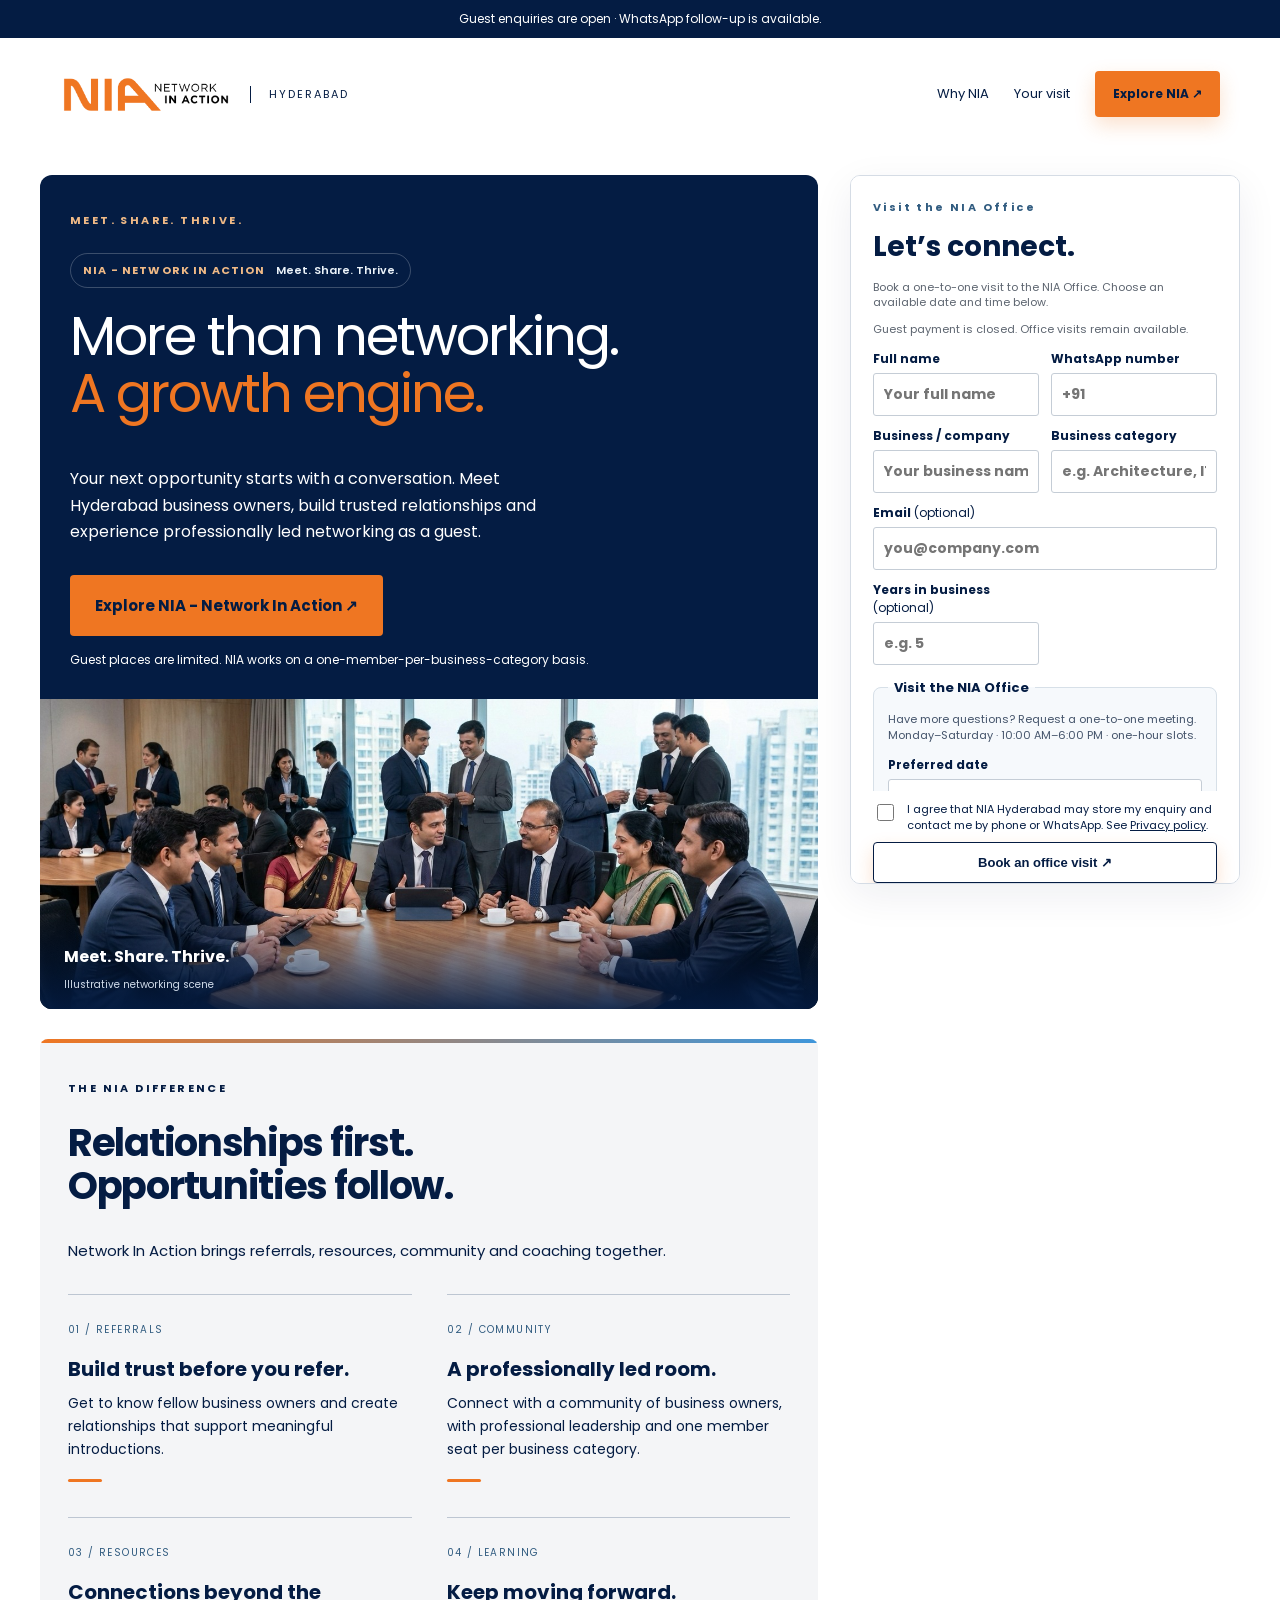
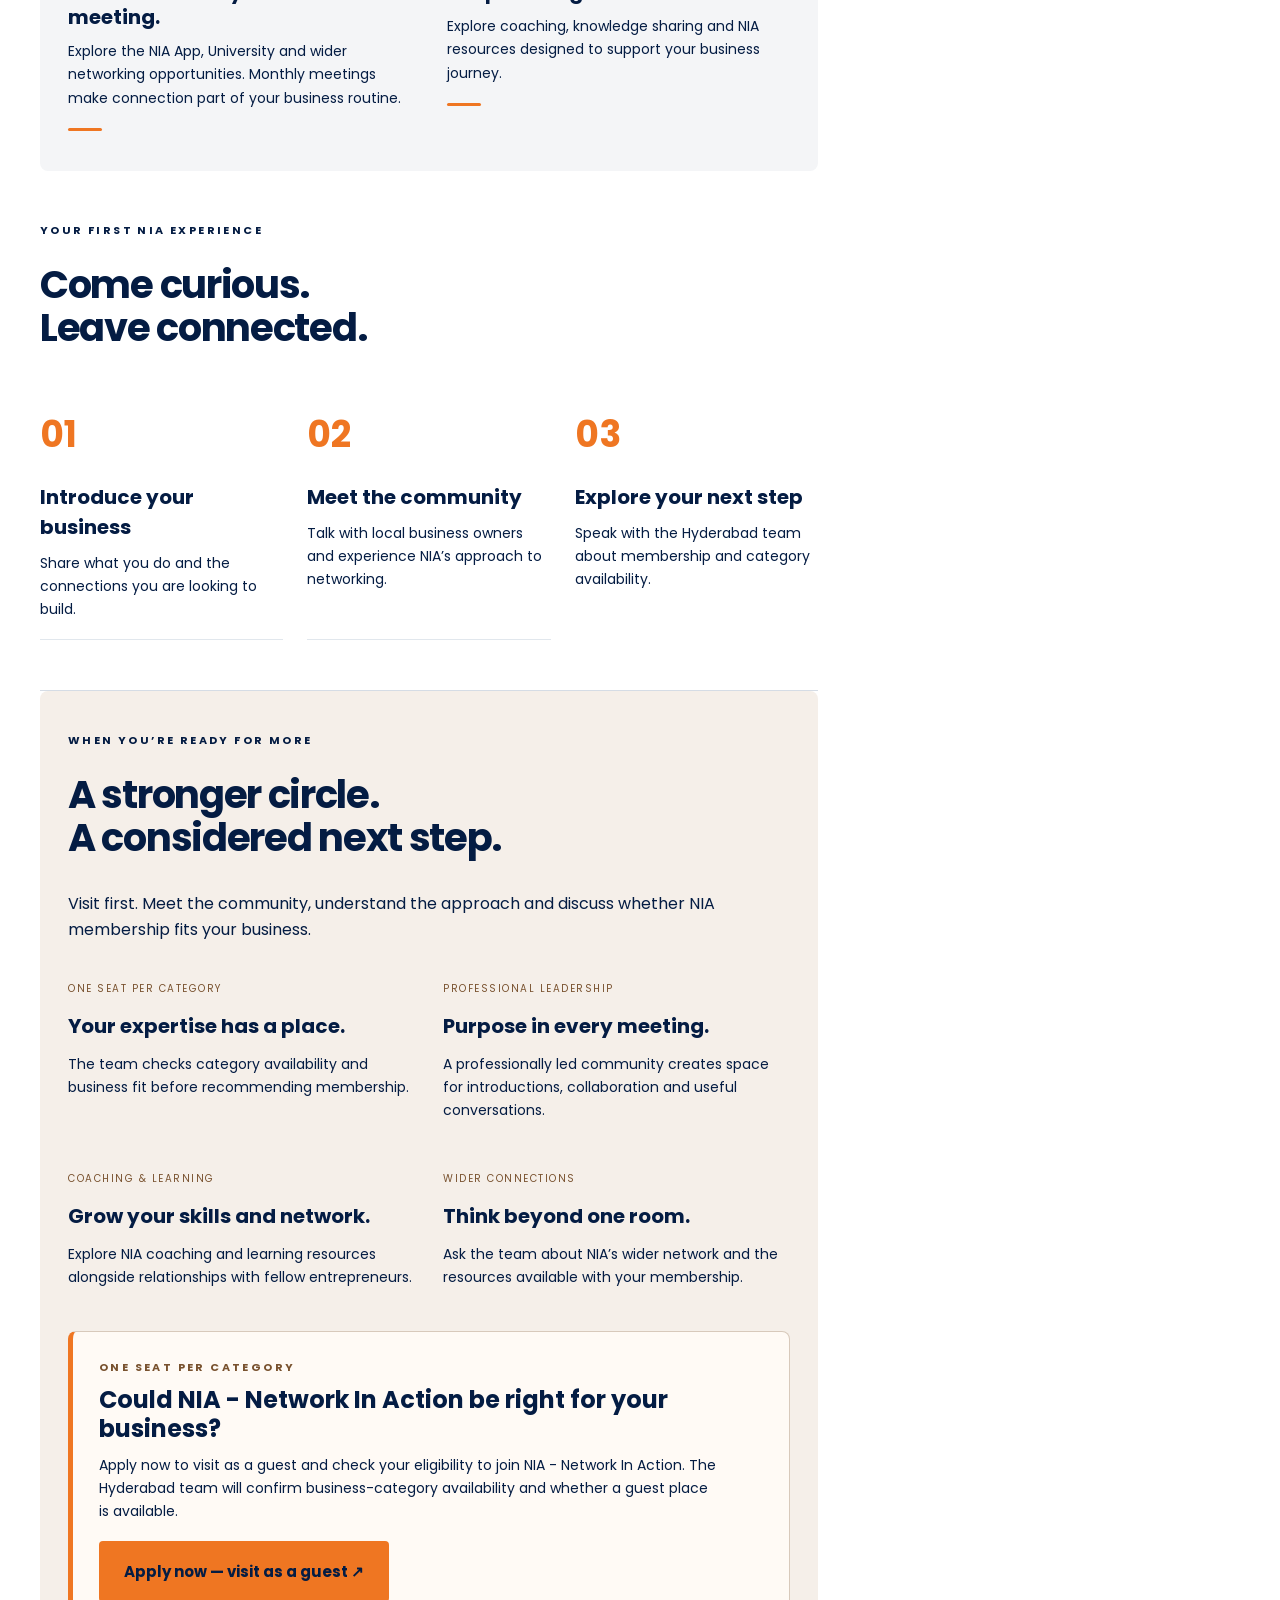
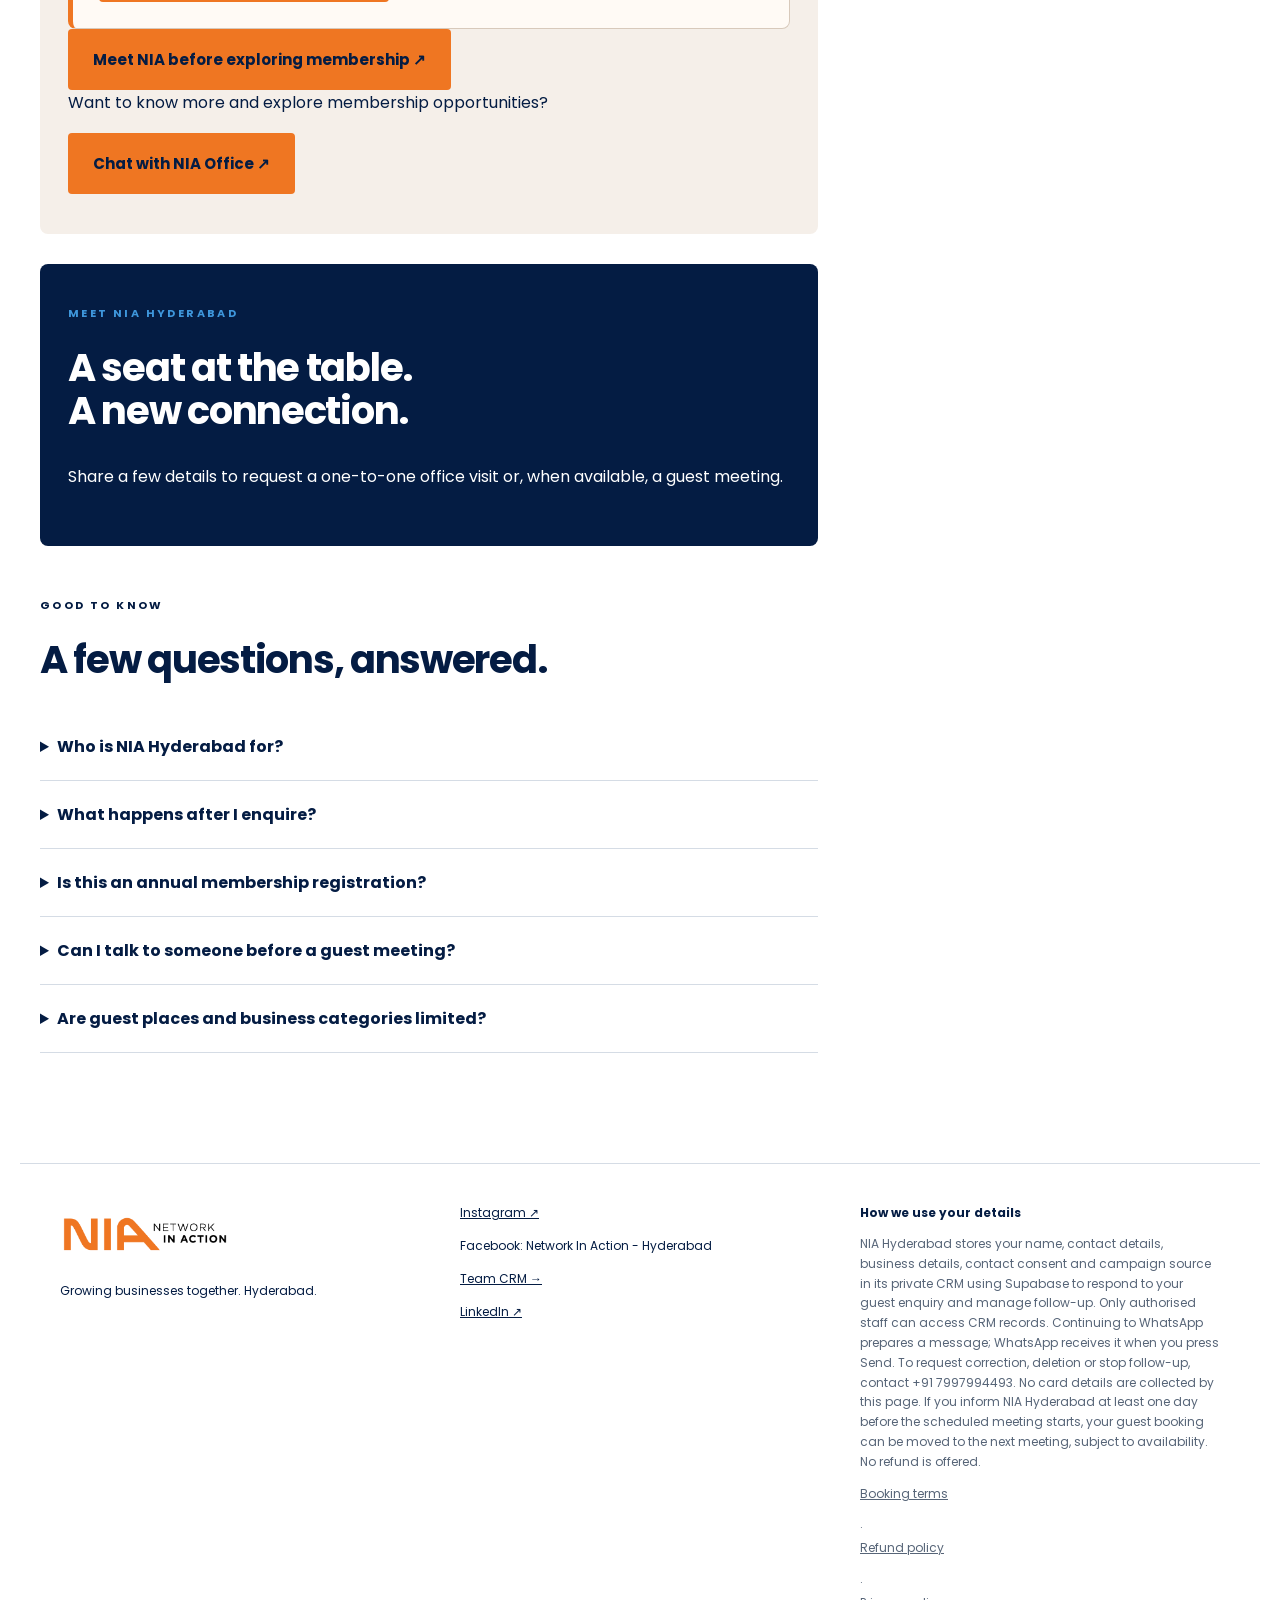
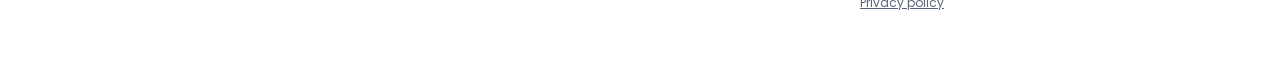
==== commit d3b811d6: "Polish office-first booking state" ====
--- a/index.html
+++ b/index.html
@@ -4,6 +4,6 @@
 <main class="page-layout"><div class="page-content"><section class="hero"><div class="hero-copy"><p class="eyebrow">MEET. SHARE. THRIVE.</p><p class="event-ribbon"><span>NIA - Network In Action</span><strong>Meet. Share. Thrive.</strong></p><h1>More than networking.<br><em>A growth engine.</em></h1><p class="intro">Your next opportunity starts with a conversation. Meet Hyderabad business owners, build trusted relationships and experience professionally led networking as a guest.</p><a class="button" href="#register">Explore NIA - Network In Action ↗</a><p class="micro">Guest places are limited. NIA works on a one-member-per-business-category basis.</p></div><figure class="networking-image"><img src="networking.png" alt="Illustration of business owners exchanging ideas around a meeting table" width="1024" height="1024"><figcaption>Meet. Share. Thrive. <span>Illustrative networking scene</span></figcaption></figure></section>
 <section id="difference" class="benefits"><div class="section-heading"><p class="eyebrow">THE NIA DIFFERENCE</p><h2>Relationships first.<br>Opportunities follow.</h2><p>Network In Action brings referrals, resources, community and coaching together.</p></div><div class="benefit-grid"><article><span>01 / REFERRALS</span><h3>Build trust before you refer.</h3><p>Get to know fellow business owners and create relationships that support meaningful introductions.</p></article><article><span>02 / COMMUNITY</span><h3>A professionally led room.</h3><p>Connect with a community of business owners, with professional leadership and one member seat per business category.</p></article><article><span>03 / RESOURCES</span><h3>Connections beyond the meeting.</h3><p>Explore the NIA App, University and wider networking opportunities. Monthly meetings make connection part of your business routine.</p></article><article><span>04 / LEARNING</span><h3>Keep moving forward.</h3><p>Explore coaching, knowledge sharing and NIA resources designed to support your business journey.</p></article></div></section>
 <section id="visit" class="visit"><p class="eyebrow">YOUR FIRST NIA EXPERIENCE</p><h2>Come curious.<br>Leave connected.</h2><div class="steps"><article><b>01</b><h3>Introduce your business</h3><p>Share what you do and the connections you are looking to build.</p></article><article><b>02</b><h3>Meet the community</h3><p>Talk with local business owners and experience NIA’s approach to networking.</p></article><article><b>03</b><h3>Explore your next step</h3><p>Speak with the Hyderabad team about membership and category availability.</p></article></div></section>
-<section id="membership" class="membership"><p class="eyebrow">WHEN YOU’RE READY FOR MORE</p><h2>A stronger circle.<br>A considered next step.</h2><p>Visit first. Meet the community, understand the approach and discuss whether NIA membership fits your business.</p><div class="membership-grid"><article><span>ONE SEAT PER CATEGORY</span><h3>Your expertise has a place.</h3><p>The team checks category availability and business fit before recommending membership.</p></article><article><span>PROFESSIONAL LEADERSHIP</span><h3>Purpose in every meeting.</h3><p>A professionally led community creates space for introductions, collaboration and useful conversations.</p></article><article><span>COACHING & LEARNING</span><h3>Grow your skills and network.</h3><p>Explore NIA coaching and learning resources alongside relationships with fellow entrepreneurs.</p></article><article><span>WIDER CONNECTIONS</span><h3>Think beyond one room.</h3><p>Ask the team about NIA’s wider network and the resources available with your membership.</p></article></div><p class="membership-note" data-paid-only hidden>The ₹2,600 guest fee covers this event and dinner. Annual membership is separate; the team will explain current fees, inclusions and category availability.</p><div class="eligibility-callout"><p class="eyebrow">ONE SEAT PER CATEGORY</p><h3>Could NIA - Network In Action be right for your business?</h3><p>Apply now to visit as a guest and check your eligibility to join NIA - Network In Action. The Hyderabad team will confirm business-category availability and whether a guest place is available.</p><a class="button" href="#register">Apply now — visit as a guest ↗</a></div><a class="button" href="#register">Meet NIA before exploring membership ↗</a><p>Want to know more and explore membership opportunities?</p><a class="button" id="office-whatsapp" href="https://wa.me/917997994493?text=Hello%20NIA%20Hyderabad!%20I%20would%20like%20to%20know%20more%20about%20NIA%20and%20explore%20membership%20opportunities.%20Please%20share%20the%20membership%20details%20and%20category%20availability." target="_blank" rel="noopener noreferrer" aria-label="Chat with NIA Office on WhatsApp about membership opportunities">Chat with NIA Office ↗</a></section><section class="registration"><div><p class="eyebrow">MEET NIA HYDERABAD</p><h2>A seat at the table.<br>A new connection.</h2><p>Share a few details, then choose whether to book securely online or continue to WhatsApp.</p><div class="event"><h3>Guest meeting details</h3><p id="meeting-notice" role="status" hidden></p><dl><div><dt>Date & time</dt><dd data-meeting="schedule">Confirm date and time with NIA</dd></div><div><dt>Venue</dt><dd><span data-meeting="venue">Confirm venue with NIA</span><br><span data-meeting="address"></span></dd></div><div><dt>Guest fee</dt><dd>₹2,600 · Includes taxes & dinner</dd></div></dl><p>The guest fee is separate from annual membership. An enquiry does not reserve a seat.</p></div></div></section>
+<section id="membership" class="membership"><p class="eyebrow">WHEN YOU’RE READY FOR MORE</p><h2>A stronger circle.<br>A considered next step.</h2><p>Visit first. Meet the community, understand the approach and discuss whether NIA membership fits your business.</p><div class="membership-grid"><article><span>ONE SEAT PER CATEGORY</span><h3>Your expertise has a place.</h3><p>The team checks category availability and business fit before recommending membership.</p></article><article><span>PROFESSIONAL LEADERSHIP</span><h3>Purpose in every meeting.</h3><p>A professionally led community creates space for introductions, collaboration and useful conversations.</p></article><article><span>COACHING & LEARNING</span><h3>Grow your skills and network.</h3><p>Explore NIA coaching and learning resources alongside relationships with fellow entrepreneurs.</p></article><article><span>WIDER CONNECTIONS</span><h3>Think beyond one room.</h3><p>Ask the team about NIA’s wider network and the resources available with your membership.</p></article></div><p class="membership-note" data-paid-only hidden>The ₹2,600 guest fee covers this event and dinner. Annual membership is separate; the team will explain current fees, inclusions and category availability.</p><div class="eligibility-callout"><p class="eyebrow">ONE SEAT PER CATEGORY</p><h3>Could NIA - Network In Action be right for your business?</h3><p>Apply now to visit as a guest and check your eligibility to join NIA - Network In Action. The Hyderabad team will confirm business-category availability and whether a guest place is available.</p><a class="button" href="#register">Apply now — visit as a guest ↗</a></div><a class="button" href="#register">Meet NIA before exploring membership ↗</a><p>Want to know more and explore membership opportunities?</p><a class="button" id="office-whatsapp" href="https://wa.me/917997994493?text=Hello%20NIA%20Hyderabad!%20I%20would%20like%20to%20know%20more%20about%20NIA%20and%20explore%20membership%20opportunities.%20Please%20share%20the%20membership%20details%20and%20category%20availability." target="_blank" rel="noopener noreferrer" aria-label="Chat with NIA Office on WhatsApp about membership opportunities">Chat with NIA Office ↗</a></section><section class="registration"><div><p class="eyebrow">MEET NIA HYDERABAD</p><h2>A seat at the table.<br>A new connection.</h2><p>Share a few details to request a one-to-one office visit or, when available, a guest meeting.</p><div class="event" data-paid-only hidden><h3>Guest meeting details</h3><p id="meeting-notice" role="status" hidden></p><dl><div><dt>Date & time</dt><dd data-meeting="schedule">Confirm date and time with NIA</dd></div><div><dt>Venue</dt><dd><span data-meeting="venue">Confirm venue with NIA</span><br><span data-meeting="address"></span></dd></div><div><dt>Guest fee</dt><dd>₹2,600 · Includes taxes & dinner</dd></div></dl><p>The guest fee is separate from annual membership. An enquiry does not reserve a seat.</p></div></div></section>
 <section id="faq" class="faq"><p class="eyebrow">GOOD TO KNOW</p><h2>A few questions, answered.</h2><details><summary>Who is NIA Hyderabad for?</summary><p>Business owners and entrepreneurs who value long-term relationships, contribute to a trusted community and want to explore opportunities to grow.</p></details><details><summary>What happens after I enquire?</summary><p>The Hyderabad team reviews your business details, contacts you and helps you explore a guest meeting or membership discussion. An enquiry alone does not reserve an event seat.</p></details><details><summary>Is this an annual membership registration?</summary><p>No. This page is for visiting a meeting and exploring NIA. Membership is a separate decision.</p></details><details><summary>Can I talk to someone before paying?</summary><p>Yes. You can share an enquiry with the Hyderabad team on WhatsApp. This does not reserve a guest seat.</p></details><details><summary>Are guest places and business categories limited?</summary><p>Yes. Guest places are limited and NIA follows a one-member-per-business-category model. Apply to visit as a guest; the Hyderabad team will confirm whether your category and a guest place are available.</p></details><details><summary>What does the guest fee include?</summary><p>The ₹2,600 guest fee includes taxes and dinner. Cancellation and refund terms will be confirmed before paid registrations open.</p></details></section>
 </div><aside id="register" class="booking-panel" aria-label="Guest registration"><form id="lead-form"><p class="eyebrow">NIA Hyderabad’s monthly meet</p><h3>Let’s connect.</h3><p class="booking-summary" data-paid-only hidden><strong data-meeting="summary">Monthly meeting · ₹2,600</strong><br><span data-meeting="short">Confirm meeting details with NIA</span><br><span data-meeting="after"></span></p><p class="form-note" id="booking-intro">Book a one-to-one visit to the NIA Office. Choose an available date and time below.</p><label>Full name<input name="name" autocomplete="name" required maxlength="100" placeholder="Your full name"></label><label>WhatsApp number<input name="phone" type="tel" autocomplete="tel" required pattern="[+0-9 ()-]{10,18}" placeholder="+91"></label><label>Business / company<input name="company" autocomplete="organization" required maxlength="150" placeholder="Your business name"></label><label>Business category<input name="category" required maxlength="100" placeholder="e.g. Architecture, IT services"></label><label>Email <span>(optional)</span><input name="email" type="email" autocomplete="email" placeholder="you@company.com"></label><label>Years in business <span>(optional)</span><input name="years_in_business" type="number" min="0" max="150" step="1" placeholder="e.g. 5"></label><fieldset class="office-meetup"><legend>Visit the NIA Office</legend><p>Have more questions? Request a one-to-one meeting. Monday–Saturday · 10:00 AM–6:00 PM · one-hour slots.</p><label>Preferred date<input name="office_date" type="date"></label><label>Preferred time<select name="office_time"><option value="">Select a time</option></select></label><small>Your request is confirmed by the NIA team after availability is checked.</small></fieldset><label class="honeypot" aria-hidden="true">Website<input name="website" tabindex="-1" autocomplete="off"></label><p class="form-note" id="cancellation-note" data-paid-only hidden><strong>Cancellation terms:</strong> Guest cancellations are non-refundable. If NIA cancels the event, you receive a full refund or a pass for the next event. <a href="refund-policy.html">Refund policy</a></p><div class="form-actions"><label class="check"><input name="consent" type="checkbox" required> <span>I agree that NIA Hyderabad may store my enquiry and contact me by phone or WhatsApp. See <a href="privacy.html">Privacy policy</a>.</span></label><button class="button" type="submit" data-route="payment" hidden>Book &amp; pay ₹2,600 securely</button><button class="button secondary" type="submit" data-route="office_meetup">Have more questions? Visit NIA Office ↗</button></div><p id="status" role="status" aria-live="polite"></p><p class="micro" data-paid-only hidden>Payments are processed securely by Razorpay. A booking is confirmed only after successful payment. <a href="terms.html">Booking terms</a></p></form></aside></main><a class="mobile-register button" href="#register">Be our guest at NIA - Network In Action ↗</a><footer><div><img src="logo.png" alt="Network In Action"><p>Growing businesses together. Hyderabad.</p></div><div><a href="https://www.instagram.com/networkinaction.hyd/" target="_blank" rel="noopener">Instagram ↗</a><span>Facebook: Network In Action - Hyderabad</span><a href="crm.html">Team CRM →</a><a href="https://www.linkedin.com/company/108714291/" target="_blank" rel="noopener">LinkedIn ↗</a></div><div id="privacy"><strong>How we use your details</strong><p>NIA Hyderabad stores your name, contact details, business details, contact consent and campaign source in its private CRM using Supabase to respond to your guest enquiry and manage follow-up. Only authorised staff can access CRM records. Continuing to WhatsApp prepares a message; WhatsApp receives it when you press Send. To request correction, deletion or stop follow-up, contact +91 7997994493. No card details are collected by this page. Guest cancellations are non-refundable. If NIA cancels the event, guests receive a full refund or a pass for the next event.</p><p><a href="terms.html">Booking terms</a> · <a href="refund-policy.html">Refund policy</a> · <a href="privacy.html">Privacy policy</a></p></div></footer><script src="config.js?v=20261101-live"></script><script src="meeting.js?v=20261103-live"></script><script src="app.js?v=20261109-office-first"></script><script src="guest-booking.js?v=20261109-office-first"></script></body></html>
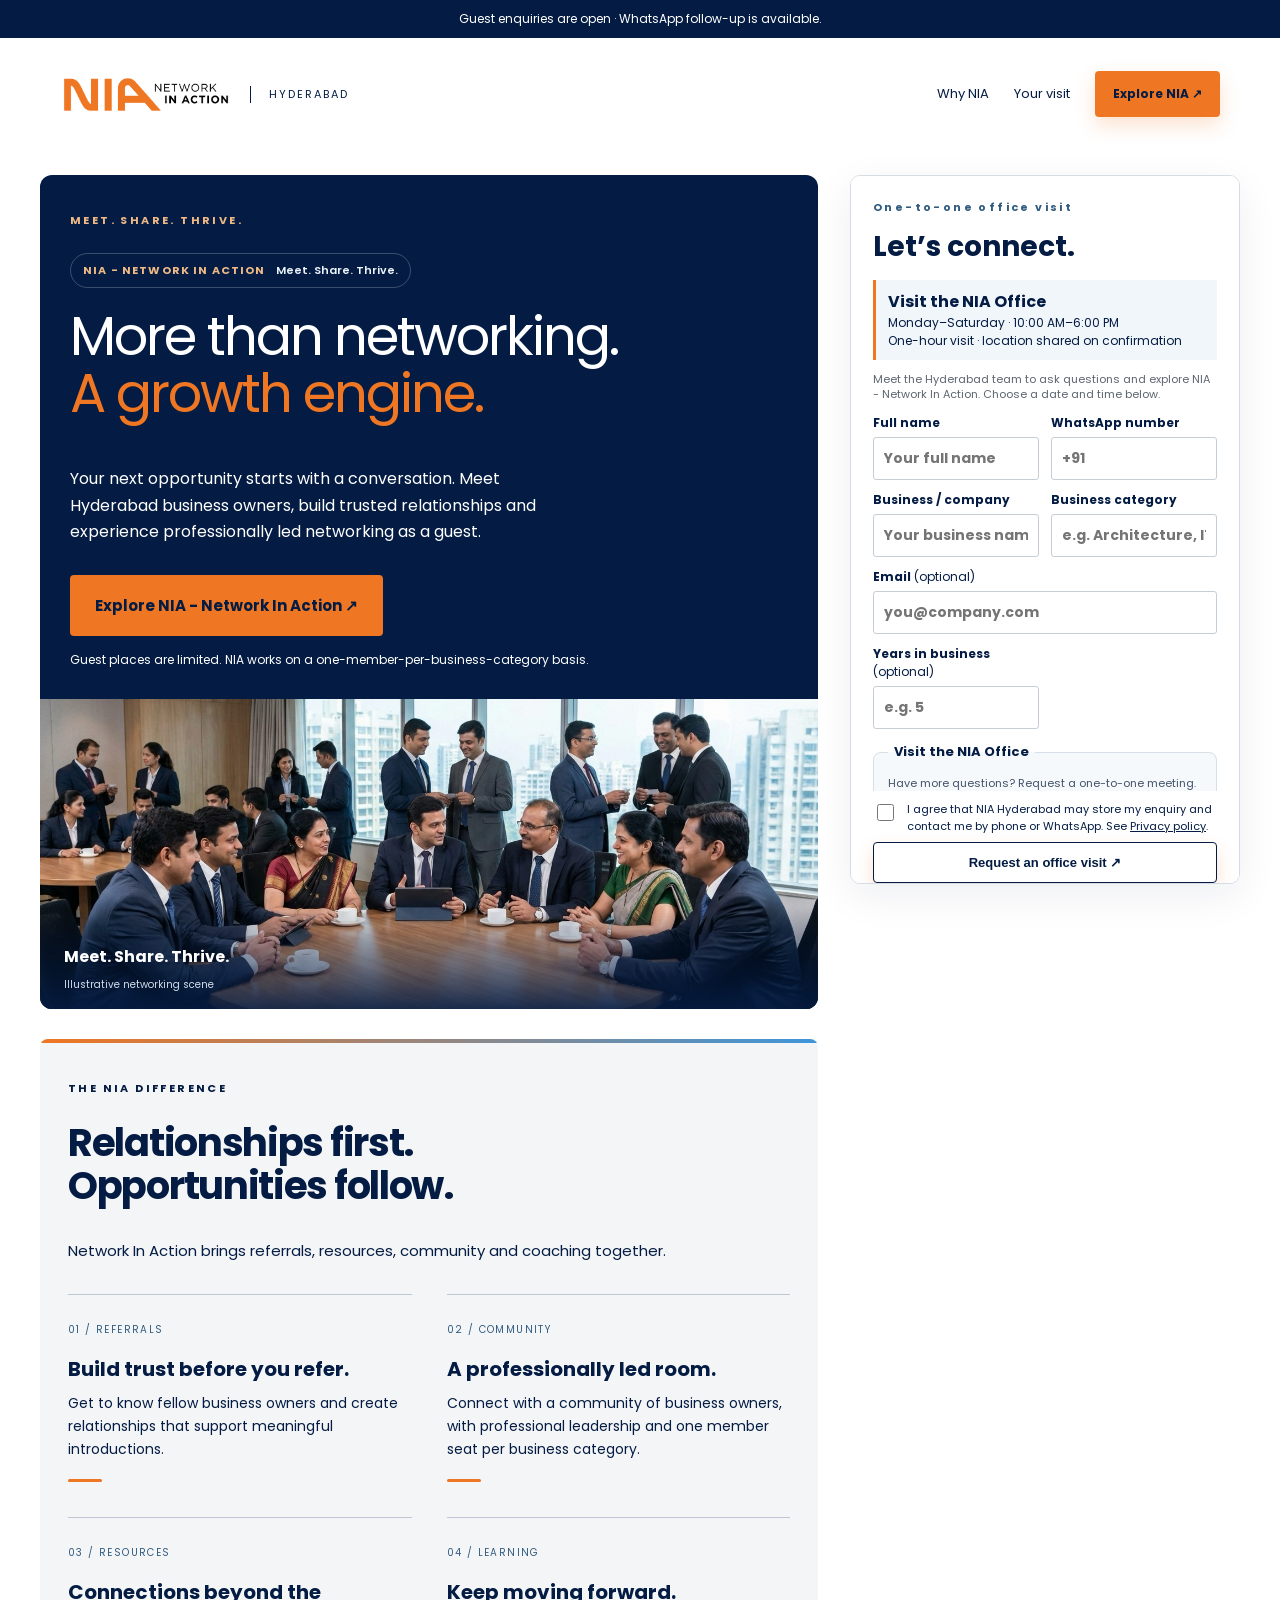
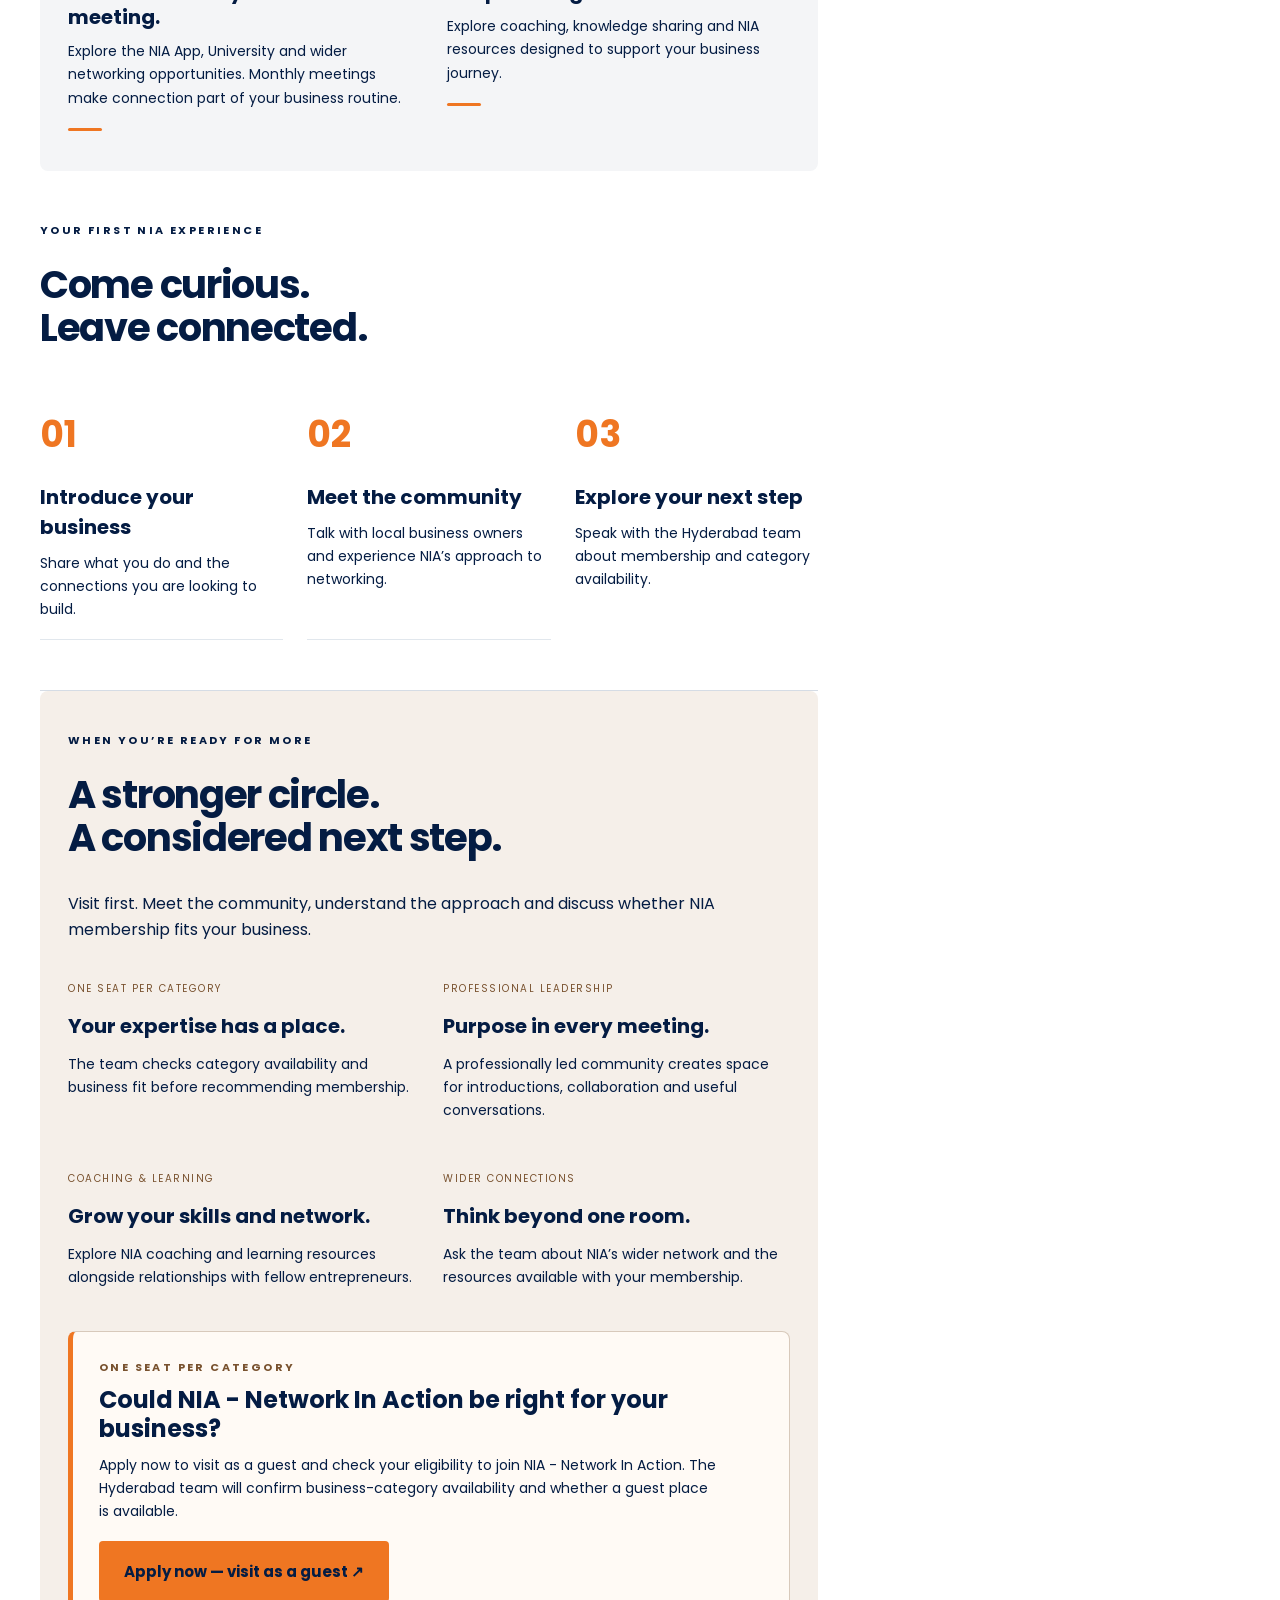
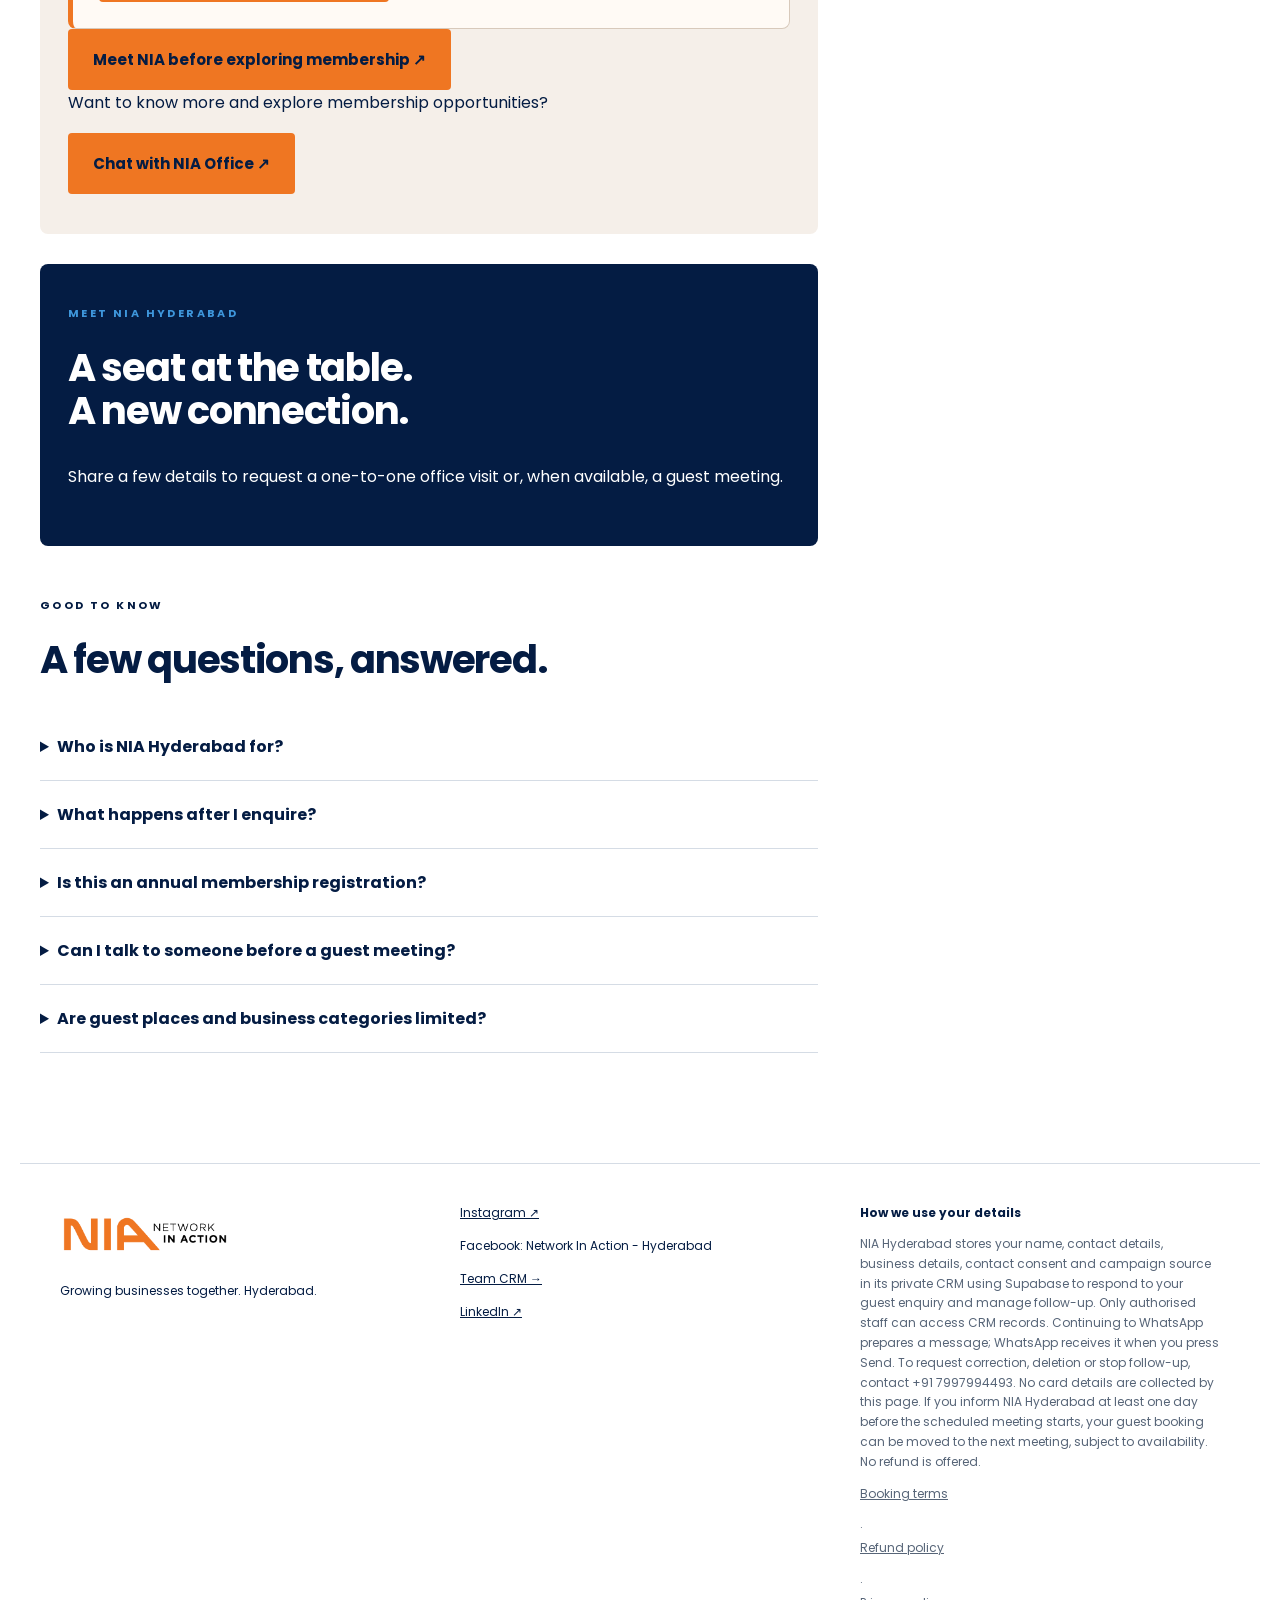
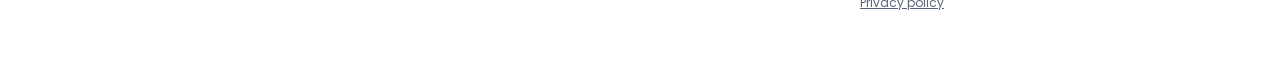
==== commit d46fb22d: "Show office visit details when guest payments close" ====
--- a/index.html
+++ b/index.html
@@ -1,4 +1,4 @@
-<!doctype html><html lang="en"><head><meta charset="utf-8"><meta name="viewport" content="width=device-width,initial-scale=1"><title>Visit NIA Hyderabad | Business Networking</title><meta name="description" content="Experience professionally led business networking in Hyderabad. Discover trusted referrals, meaningful connections and the NIA community."><link rel="stylesheet" href="style.css?v=20261109-office-first"><script>document.addEventListener('DOMContentLoaded',()=>{const p='If you inform NIA Hyderabad at least one day before the scheduled meeting starts, your guest booking can be moved to the next meeting, subject to availability. No refund is offered.';document.querySelectorAll('.form-note').forEach(n=>{if(n.textContent.includes('Cancellation terms:'))n.innerHTML='<strong>Cancellation terms:</strong> '+p+' <a href="refund-policy.html">Cancellation policy</a>'});const f=document.querySelector('#privacy p');if(f)f.textContent='NIA Hyderabad stores your name, contact details, business details, contact consent and campaign source in its private CRM using Supabase to respond to your guest enquiry and manage follow-up. Only authorised staff can access CRM records. Continuing to WhatsApp prepares a message; WhatsApp receives it when you press Send. To request correction, deletion or stop follow-up, contact +91 7997994493. No card details are collected by this page. '+p;});</script></head><body>
+<!doctype html><html lang="en"><head><meta charset="utf-8"><meta name="viewport" content="width=device-width,initial-scale=1"><title>Visit NIA Hyderabad | Business Networking</title><meta name="description" content="Experience professionally led business networking in Hyderabad. Discover trusted referrals, meaningful connections and the NIA community."><link rel="stylesheet" href="style.css?v=20261110-office-summary"><script>document.addEventListener('DOMContentLoaded',()=>{const p='If you inform NIA Hyderabad at least one day before the scheduled meeting starts, your guest booking can be moved to the next meeting, subject to availability. No refund is offered.';document.querySelectorAll('.form-note').forEach(n=>{if(n.textContent.includes('Cancellation terms:'))n.innerHTML='<strong>Cancellation terms:</strong> '+p+' <a href="refund-policy.html">Cancellation policy</a>'});const f=document.querySelector('#privacy p');if(f)f.textContent='NIA Hyderabad stores your name, contact details, business details, contact consent and campaign source in its private CRM using Supabase to respond to your guest enquiry and manage follow-up. Only authorised staff can access CRM records. Continuing to WhatsApp prepares a message; WhatsApp receives it when you press Send. To request correction, deletion or stop follow-up, contact +91 7997994493. No card details are collected by this page. '+p;});</script></head><body>
 <div class="preview">Guest enquiries are open · WhatsApp follow-up is available.</div>
 <header><a href="#" aria-label="NIA Hyderabad home"><img src="logo.png" alt="Network In Action"><span>HYDERABAD</span></a><nav><a href="#difference">Why NIA</a><a href="#visit">Your visit</a><a class="button small" href="#register">Explore NIA ↗</a></nav></header>
 <main class="page-layout"><div class="page-content"><section class="hero"><div class="hero-copy"><p class="eyebrow">MEET. SHARE. THRIVE.</p><p class="event-ribbon"><span>NIA - Network In Action</span><strong>Meet. Share. Thrive.</strong></p><h1>More than networking.<br><em>A growth engine.</em></h1><p class="intro">Your next opportunity starts with a conversation. Meet Hyderabad business owners, build trusted relationships and experience professionally led networking as a guest.</p><a class="button" href="#register">Explore NIA - Network In Action ↗</a><p class="micro">Guest places are limited. NIA works on a one-member-per-business-category basis.</p></div><figure class="networking-image"><img src="networking.png" alt="Illustration of business owners exchanging ideas around a meeting table" width="1024" height="1024"><figcaption>Meet. Share. Thrive. <span>Illustrative networking scene</span></figcaption></figure></section>
@@ -6,4 +6,4 @@
 <section id="visit" class="visit"><p class="eyebrow">YOUR FIRST NIA EXPERIENCE</p><h2>Come curious.<br>Leave connected.</h2><div class="steps"><article><b>01</b><h3>Introduce your business</h3><p>Share what you do and the connections you are looking to build.</p></article><article><b>02</b><h3>Meet the community</h3><p>Talk with local business owners and experience NIA’s approach to networking.</p></article><article><b>03</b><h3>Explore your next step</h3><p>Speak with the Hyderabad team about membership and category availability.</p></article></div></section>
 <section id="membership" class="membership"><p class="eyebrow">WHEN YOU’RE READY FOR MORE</p><h2>A stronger circle.<br>A considered next step.</h2><p>Visit first. Meet the community, understand the approach and discuss whether NIA membership fits your business.</p><div class="membership-grid"><article><span>ONE SEAT PER CATEGORY</span><h3>Your expertise has a place.</h3><p>The team checks category availability and business fit before recommending membership.</p></article><article><span>PROFESSIONAL LEADERSHIP</span><h3>Purpose in every meeting.</h3><p>A professionally led community creates space for introductions, collaboration and useful conversations.</p></article><article><span>COACHING & LEARNING</span><h3>Grow your skills and network.</h3><p>Explore NIA coaching and learning resources alongside relationships with fellow entrepreneurs.</p></article><article><span>WIDER CONNECTIONS</span><h3>Think beyond one room.</h3><p>Ask the team about NIA’s wider network and the resources available with your membership.</p></article></div><p class="membership-note" data-paid-only hidden>The ₹2,600 guest fee covers this event and dinner. Annual membership is separate; the team will explain current fees, inclusions and category availability.</p><div class="eligibility-callout"><p class="eyebrow">ONE SEAT PER CATEGORY</p><h3>Could NIA - Network In Action be right for your business?</h3><p>Apply now to visit as a guest and check your eligibility to join NIA - Network In Action. The Hyderabad team will confirm business-category availability and whether a guest place is available.</p><a class="button" href="#register">Apply now — visit as a guest ↗</a></div><a class="button" href="#register">Meet NIA before exploring membership ↗</a><p>Want to know more and explore membership opportunities?</p><a class="button" id="office-whatsapp" href="https://wa.me/917997994493?text=Hello%20NIA%20Hyderabad!%20I%20would%20like%20to%20know%20more%20about%20NIA%20and%20explore%20membership%20opportunities.%20Please%20share%20the%20membership%20details%20and%20category%20availability." target="_blank" rel="noopener noreferrer" aria-label="Chat with NIA Office on WhatsApp about membership opportunities">Chat with NIA Office ↗</a></section><section class="registration"><div><p class="eyebrow">MEET NIA HYDERABAD</p><h2>A seat at the table.<br>A new connection.</h2><p>Share a few details to request a one-to-one office visit or, when available, a guest meeting.</p><div class="event" data-paid-only hidden><h3>Guest meeting details</h3><p id="meeting-notice" role="status" hidden></p><dl><div><dt>Date & time</dt><dd data-meeting="schedule">Confirm date and time with NIA</dd></div><div><dt>Venue</dt><dd><span data-meeting="venue">Confirm venue with NIA</span><br><span data-meeting="address"></span></dd></div><div><dt>Guest fee</dt><dd>₹2,600 · Includes taxes & dinner</dd></div></dl><p>The guest fee is separate from annual membership. An enquiry does not reserve a seat.</p></div></div></section>
 <section id="faq" class="faq"><p class="eyebrow">GOOD TO KNOW</p><h2>A few questions, answered.</h2><details><summary>Who is NIA Hyderabad for?</summary><p>Business owners and entrepreneurs who value long-term relationships, contribute to a trusted community and want to explore opportunities to grow.</p></details><details><summary>What happens after I enquire?</summary><p>The Hyderabad team reviews your business details, contacts you and helps you explore a guest meeting or membership discussion. An enquiry alone does not reserve an event seat.</p></details><details><summary>Is this an annual membership registration?</summary><p>No. This page is for visiting a meeting and exploring NIA. Membership is a separate decision.</p></details><details><summary>Can I talk to someone before paying?</summary><p>Yes. You can share an enquiry with the Hyderabad team on WhatsApp. This does not reserve a guest seat.</p></details><details><summary>Are guest places and business categories limited?</summary><p>Yes. Guest places are limited and NIA follows a one-member-per-business-category model. Apply to visit as a guest; the Hyderabad team will confirm whether your category and a guest place are available.</p></details><details><summary>What does the guest fee include?</summary><p>The ₹2,600 guest fee includes taxes and dinner. Cancellation and refund terms will be confirmed before paid registrations open.</p></details></section>
-</div><aside id="register" class="booking-panel" aria-label="Guest registration"><form id="lead-form"><p class="eyebrow">NIA Hyderabad’s monthly meet</p><h3>Let’s connect.</h3><p class="booking-summary" data-paid-only hidden><strong data-meeting="summary">Monthly meeting · ₹2,600</strong><br><span data-meeting="short">Confirm meeting details with NIA</span><br><span data-meeting="after"></span></p><p class="form-note" id="booking-intro">Book a one-to-one visit to the NIA Office. Choose an available date and time below.</p><label>Full name<input name="name" autocomplete="name" required maxlength="100" placeholder="Your full name"></label><label>WhatsApp number<input name="phone" type="tel" autocomplete="tel" required pattern="[+0-9 ()-]{10,18}" placeholder="+91"></label><label>Business / company<input name="company" autocomplete="organization" required maxlength="150" placeholder="Your business name"></label><label>Business category<input name="category" required maxlength="100" placeholder="e.g. Architecture, IT services"></label><label>Email <span>(optional)</span><input name="email" type="email" autocomplete="email" placeholder="you@company.com"></label><label>Years in business <span>(optional)</span><input name="years_in_business" type="number" min="0" max="150" step="1" placeholder="e.g. 5"></label><fieldset class="office-meetup"><legend>Visit the NIA Office</legend><p>Have more questions? Request a one-to-one meeting. Monday–Saturday · 10:00 AM–6:00 PM · one-hour slots.</p><label>Preferred date<input name="office_date" type="date"></label><label>Preferred time<select name="office_time"><option value="">Select a time</option></select></label><small>Your request is confirmed by the NIA team after availability is checked.</small></fieldset><label class="honeypot" aria-hidden="true">Website<input name="website" tabindex="-1" autocomplete="off"></label><p class="form-note" id="cancellation-note" data-paid-only hidden><strong>Cancellation terms:</strong> Guest cancellations are non-refundable. If NIA cancels the event, you receive a full refund or a pass for the next event. <a href="refund-policy.html">Refund policy</a></p><div class="form-actions"><label class="check"><input name="consent" type="checkbox" required> <span>I agree that NIA Hyderabad may store my enquiry and contact me by phone or WhatsApp. See <a href="privacy.html">Privacy policy</a>.</span></label><button class="button" type="submit" data-route="payment" hidden>Book &amp; pay ₹2,600 securely</button><button class="button secondary" type="submit" data-route="office_meetup">Have more questions? Visit NIA Office ↗</button></div><p id="status" role="status" aria-live="polite"></p><p class="micro" data-paid-only hidden>Payments are processed securely by Razorpay. A booking is confirmed only after successful payment. <a href="terms.html">Booking terms</a></p></form></aside></main><a class="mobile-register button" href="#register">Be our guest at NIA - Network In Action ↗</a><footer><div><img src="logo.png" alt="Network In Action"><p>Growing businesses together. Hyderabad.</p></div><div><a href="https://www.instagram.com/networkinaction.hyd/" target="_blank" rel="noopener">Instagram ↗</a><span>Facebook: Network In Action - Hyderabad</span><a href="crm.html">Team CRM →</a><a href="https://www.linkedin.com/company/108714291/" target="_blank" rel="noopener">LinkedIn ↗</a></div><div id="privacy"><strong>How we use your details</strong><p>NIA Hyderabad stores your name, contact details, business details, contact consent and campaign source in its private CRM using Supabase to respond to your guest enquiry and manage follow-up. Only authorised staff can access CRM records. Continuing to WhatsApp prepares a message; WhatsApp receives it when you press Send. To request correction, deletion or stop follow-up, contact +91 7997994493. No card details are collected by this page. Guest cancellations are non-refundable. If NIA cancels the event, guests receive a full refund or a pass for the next event.</p><p><a href="terms.html">Booking terms</a> · <a href="refund-policy.html">Refund policy</a> · <a href="privacy.html">Privacy policy</a></p></div></footer><script src="config.js?v=20261101-live"></script><script src="meeting.js?v=20261103-live"></script><script src="app.js?v=20261109-office-first"></script><script src="guest-booking.js?v=20261109-office-first"></script></body></html>
+</div><aside id="register" class="booking-panel" aria-label="NIA visit request"><form id="lead-form"><p class="eyebrow">NIA Hyderabad’s monthly meet</p><h3>Let’s connect.</h3><p class="booking-summary" data-paid-only hidden><strong data-meeting="summary">Monthly meeting · ₹2,600</strong><br><span data-meeting="short">Confirm meeting details with NIA</span><br><span data-meeting="after"></span></p><p class="booking-summary" data-office-only><strong>Visit the NIA Office</strong><br>Monday–Saturday · 10:00 AM–6:00 PM<br>One-hour visit · location shared on confirmation</p><p class="form-note" id="booking-intro">Book a one-to-one visit to the NIA Office. Choose an available date and time below.</p><label>Full name<input name="name" autocomplete="name" required maxlength="100" placeholder="Your full name"></label><label>WhatsApp number<input name="phone" type="tel" autocomplete="tel" required pattern="[+0-9 ()-]{10,18}" placeholder="+91"></label><label>Business / company<input name="company" autocomplete="organization" required maxlength="150" placeholder="Your business name"></label><label>Business category<input name="category" required maxlength="100" placeholder="e.g. Architecture, IT services"></label><label>Email <span>(optional)</span><input name="email" type="email" autocomplete="email" placeholder="you@company.com"></label><label>Years in business <span>(optional)</span><input name="years_in_business" type="number" min="0" max="150" step="1" placeholder="e.g. 5"></label><fieldset class="office-meetup"><legend>Visit the NIA Office</legend><p>Have more questions? Request a one-to-one meeting. Monday–Saturday · 10:00 AM–6:00 PM · one-hour slots.</p><label>Preferred date<input name="office_date" type="date"></label><label>Preferred time<select name="office_time"><option value="">Select a time</option></select></label><small>Your request is confirmed by the NIA team after availability is checked.</small></fieldset><label class="honeypot" aria-hidden="true">Website<input name="website" tabindex="-1" autocomplete="off"></label><p class="form-note" id="cancellation-note" data-paid-only hidden><strong>Cancellation terms:</strong> Guest cancellations are non-refundable. If NIA cancels the event, you receive a full refund or a pass for the next event. <a href="refund-policy.html">Refund policy</a></p><div class="form-actions"><label class="check"><input name="consent" type="checkbox" required> <span>I agree that NIA Hyderabad may store my enquiry and contact me by phone or WhatsApp. See <a href="privacy.html">Privacy policy</a>.</span></label><button class="button" type="submit" data-route="payment" hidden>Book &amp; pay ₹2,600 securely</button><button class="button secondary" type="submit" data-route="office_meetup">Have more questions? Visit NIA Office ↗</button></div><p id="status" role="status" aria-live="polite"></p><p class="micro" data-paid-only hidden>Payments are processed securely by Razorpay. A booking is confirmed only after successful payment. <a href="terms.html">Booking terms</a></p></form></aside></main><a class="mobile-register button" href="#register">Be our guest at NIA - Network In Action ↗</a><footer><div><img src="logo.png" alt="Network In Action"><p>Growing businesses together. Hyderabad.</p></div><div><a href="https://www.instagram.com/networkinaction.hyd/" target="_blank" rel="noopener">Instagram ↗</a><span>Facebook: Network In Action - Hyderabad</span><a href="crm.html">Team CRM →</a><a href="https://www.linkedin.com/company/108714291/" target="_blank" rel="noopener">LinkedIn ↗</a></div><div id="privacy"><strong>How we use your details</strong><p>NIA Hyderabad stores your name, contact details, business details, contact consent and campaign source in its private CRM using Supabase to respond to your guest enquiry and manage follow-up. Only authorised staff can access CRM records. Continuing to WhatsApp prepares a message; WhatsApp receives it when you press Send. To request correction, deletion or stop follow-up, contact +91 7997994493. No card details are collected by this page. Guest cancellations are non-refundable. If NIA cancels the event, guests receive a full refund or a pass for the next event.</p><p><a href="terms.html">Booking terms</a> · <a href="refund-policy.html">Refund policy</a> · <a href="privacy.html">Privacy policy</a></p></div></footer><script src="config.js?v=20261101-live"></script><script src="meeting.js?v=20261103-live"></script><script src="app.js?v=20261110-office-hours"></script><script src="guest-booking.js?v=20261110-office-summary"></script></body></html>
--- a/style.css
+++ b/style.css
@@ -30,3 +30,4 @@
 
 /* The visitor page starts in office-first mode until payment availability is verified. */
 [data-paid-only][hidden],button[data-route=payment][hidden]{display:none!important}
+[data-office-only][hidden]{display:none!important}
